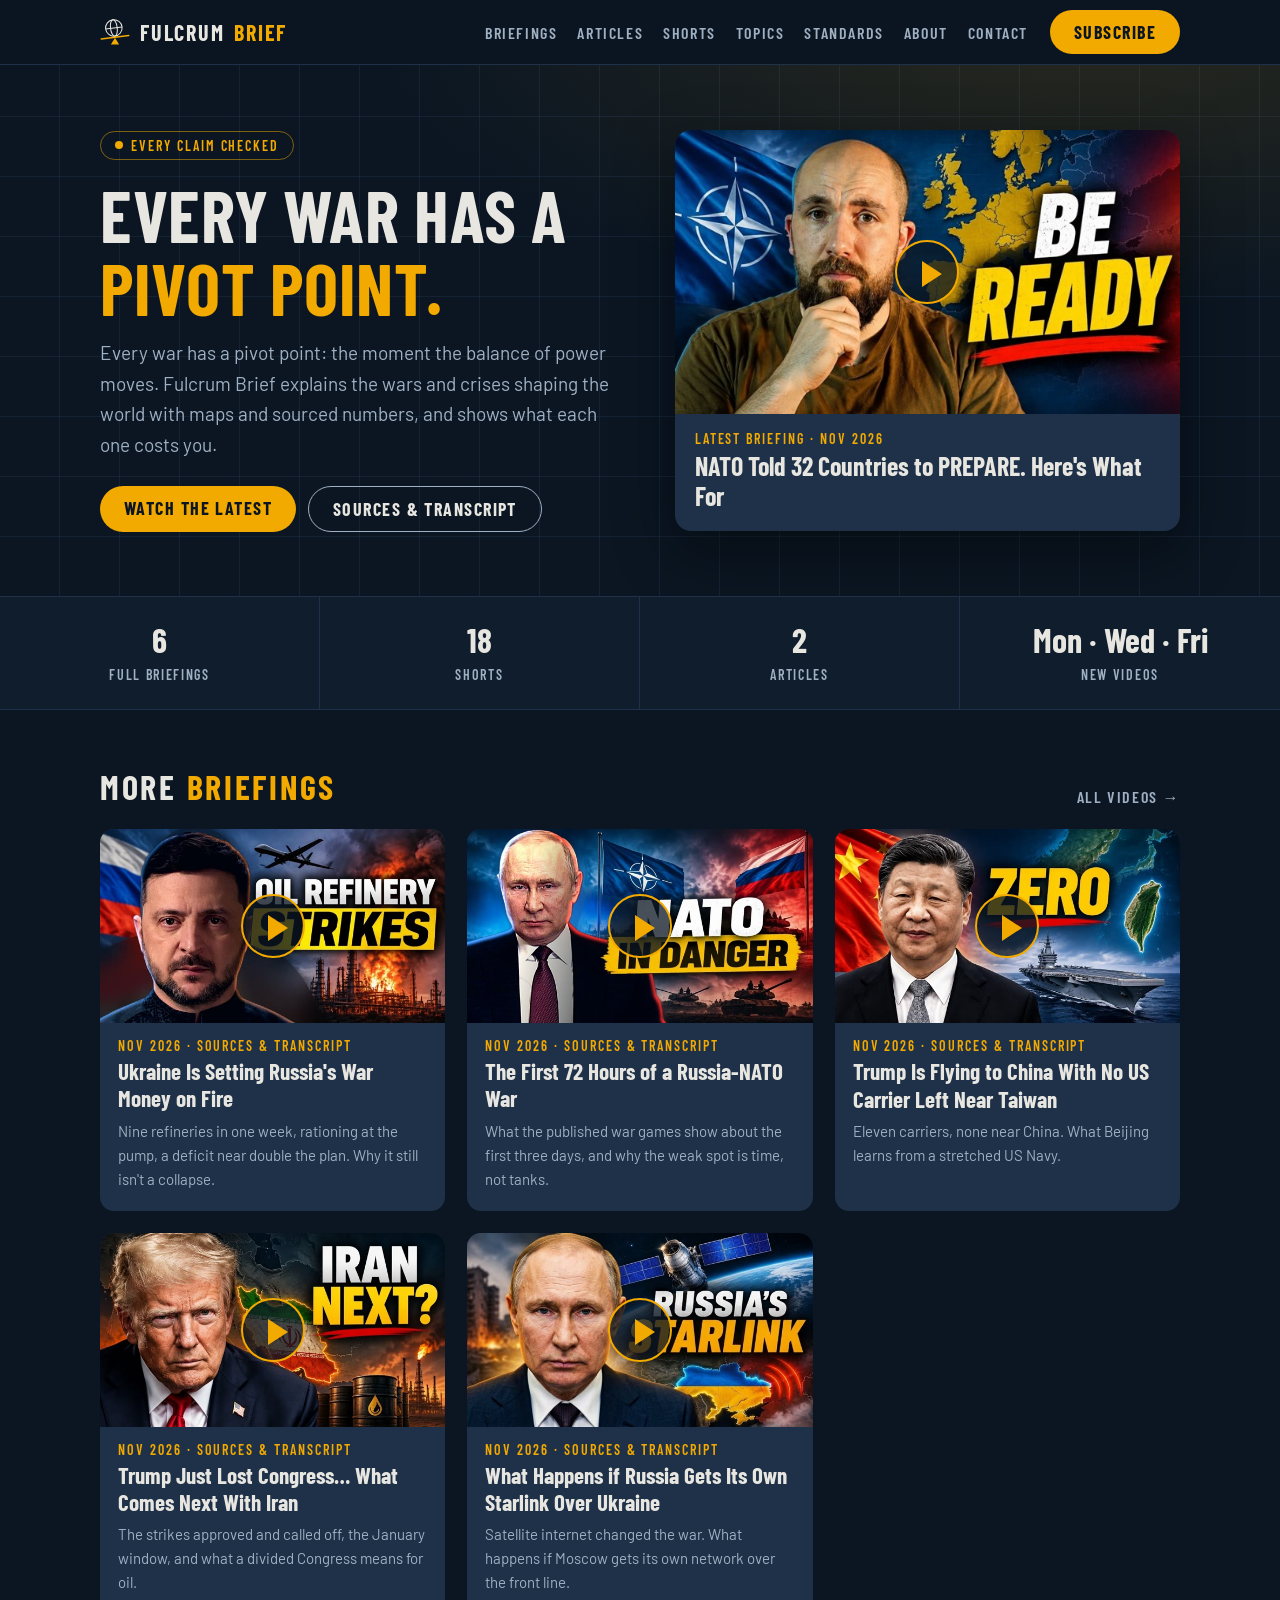
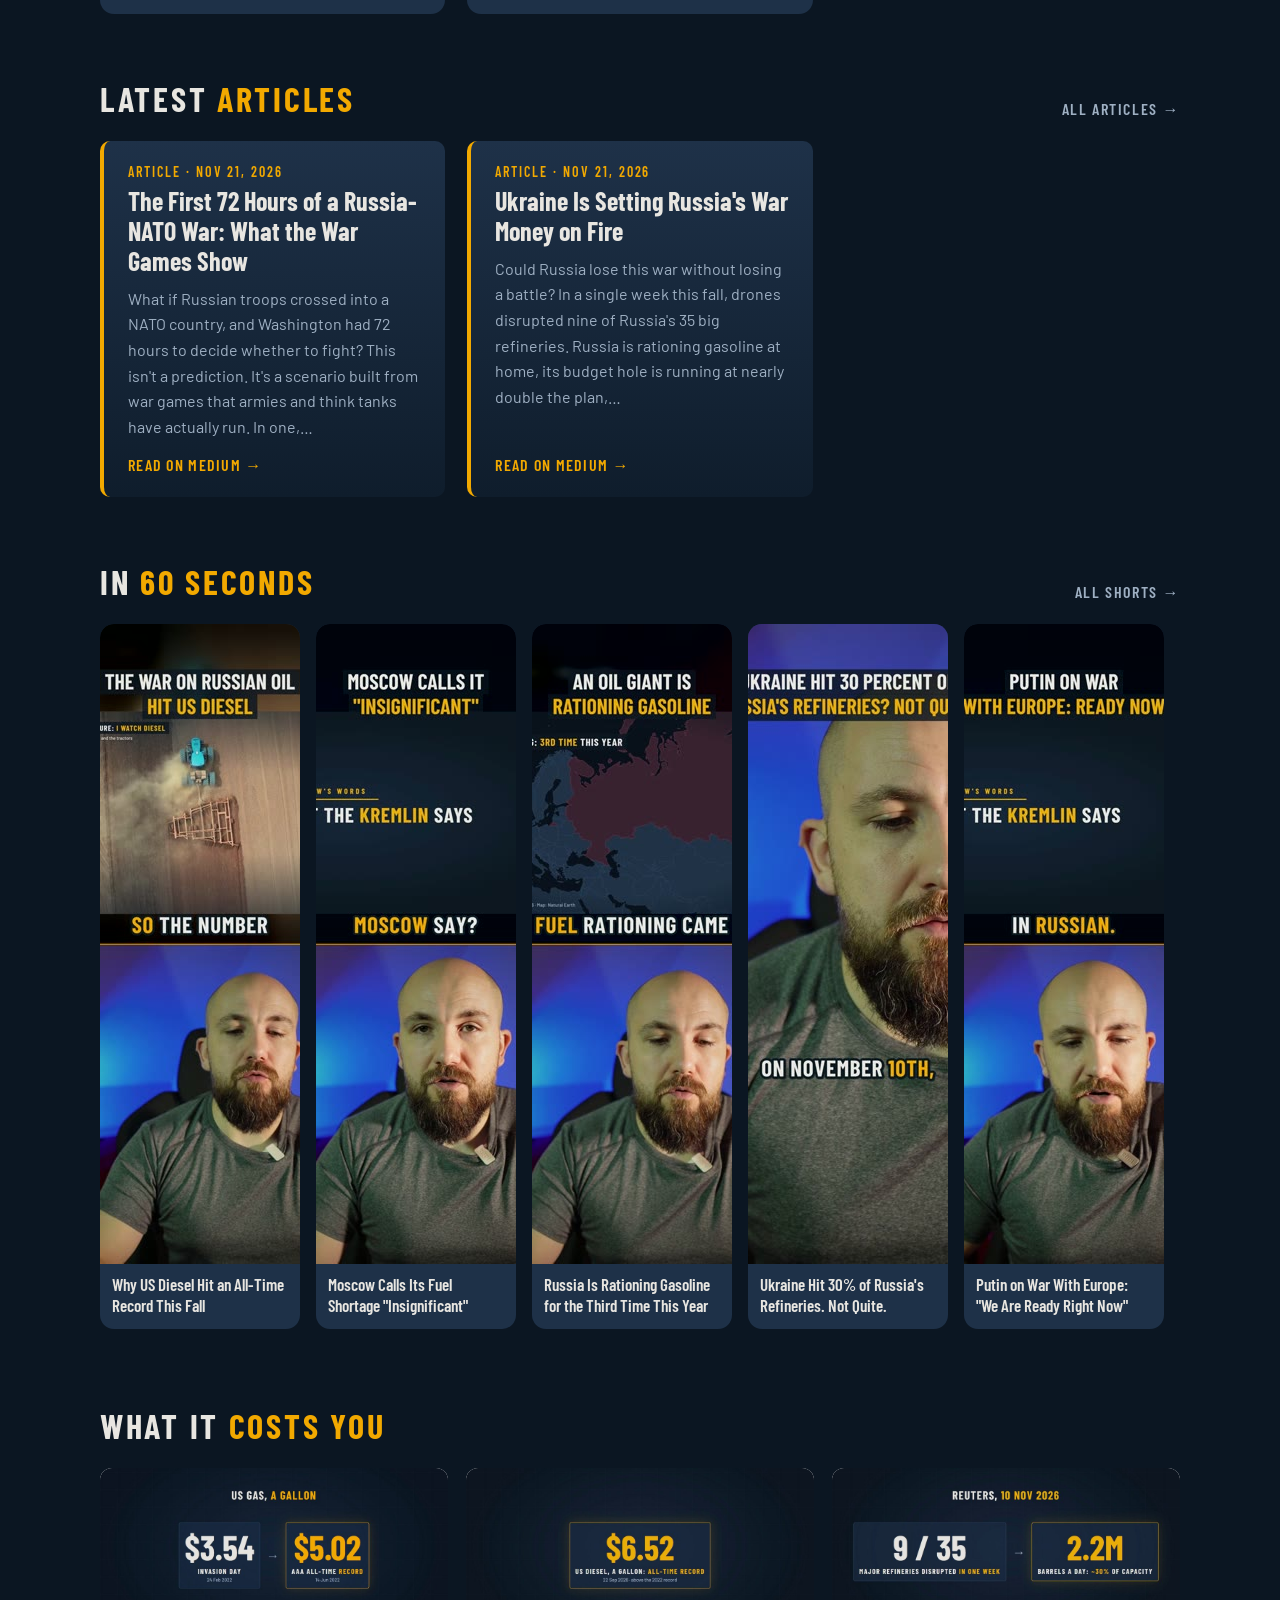
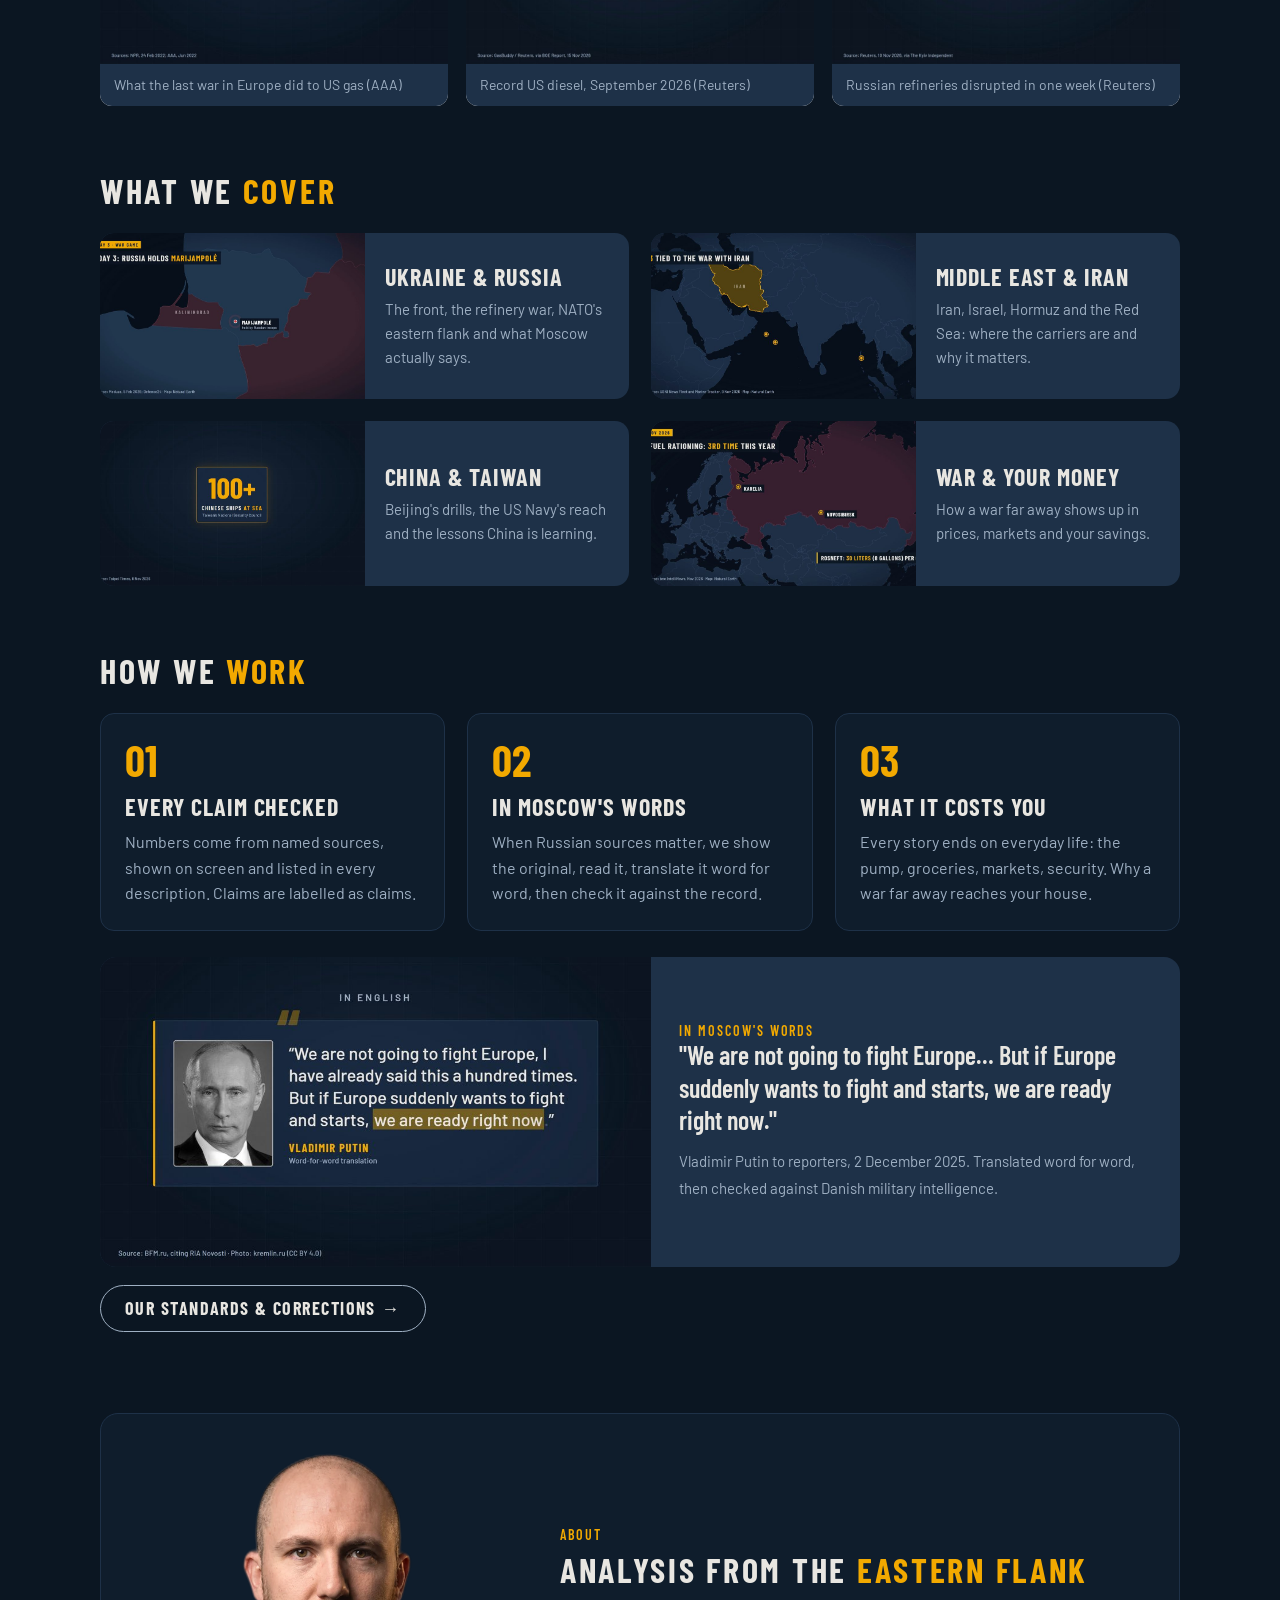
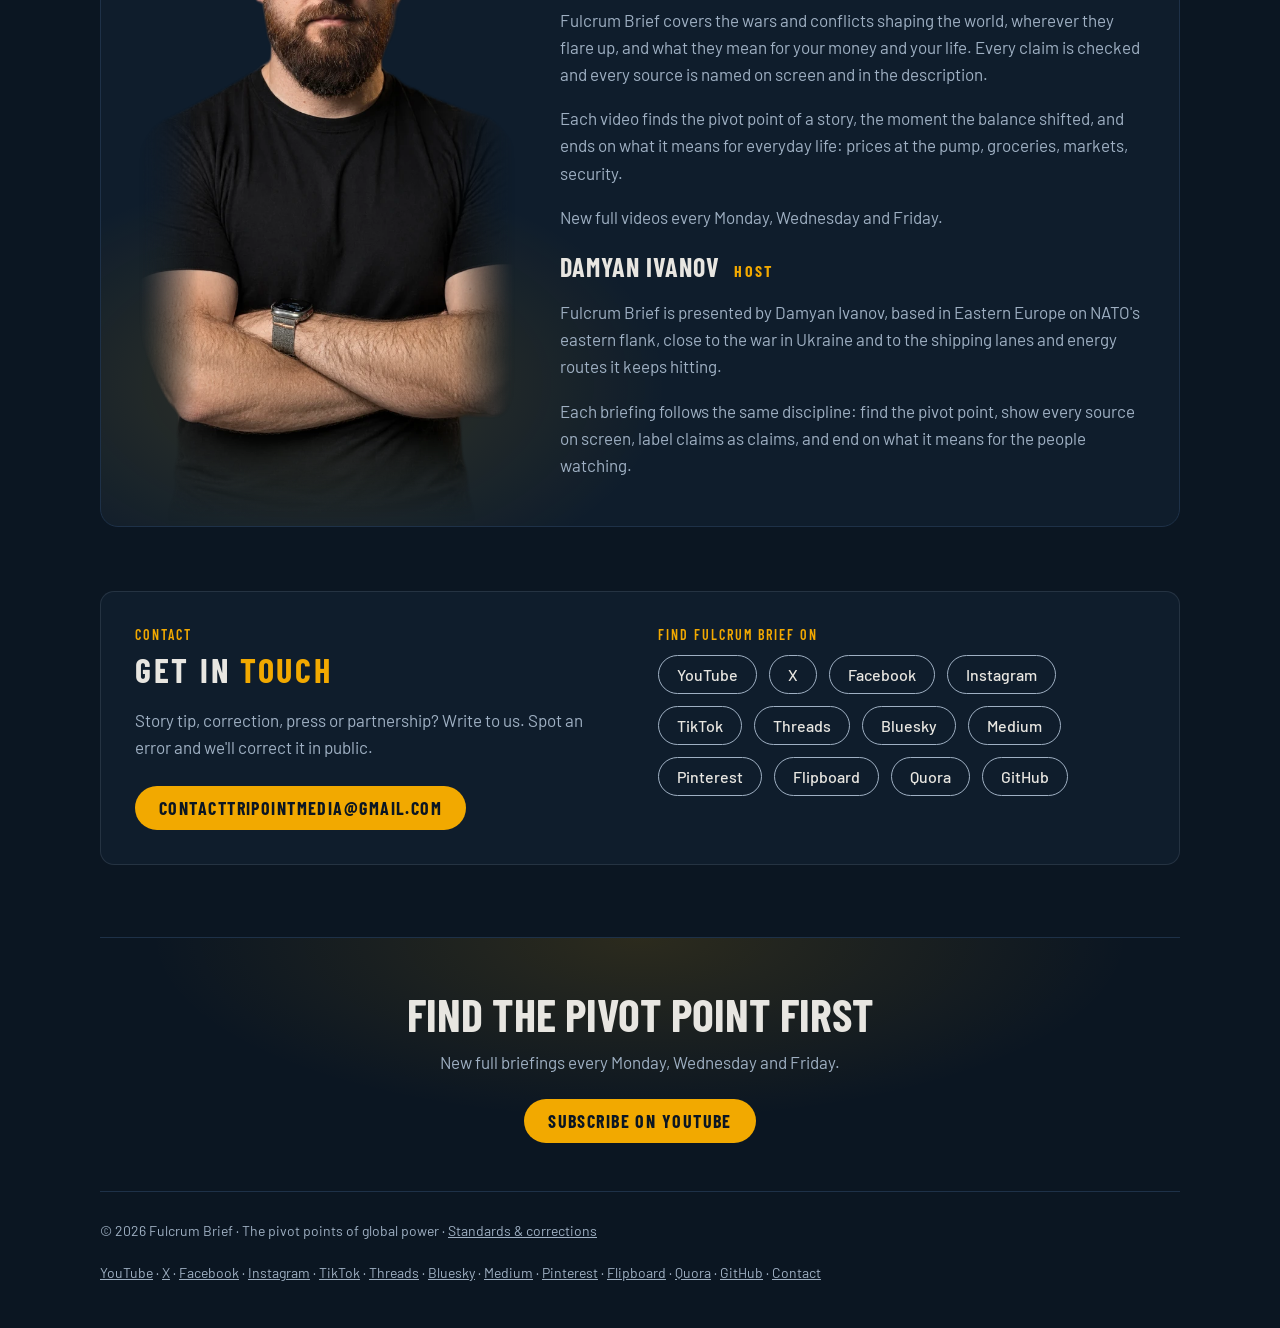
==== index.html @ f6644a2d "Update site" ====
<!doctype html>
<html lang="en">
<head>
<meta charset="utf-8">
<meta name="viewport" content="width=device-width, initial-scale=1">
<title>Fulcrum Brief | The pivot points of global power</title>
<meta name="description" content="Every war has a pivot point: the moment the balance of power moves. Fulcrum Brief explains the wars and crises shaping the world with maps and sourced numbers, and shows what each one costs you.">
<meta name="p:domain_verify" content="ca687cbf0aa69649f3c9272c0bcaaf56"/>
<link rel="canonical" href="https://fulcrumbrief.github.io/">
<link rel="icon" href="favicon.svg" type="image/svg+xml">
<link rel="alternate" type="application/rss+xml" title="Fulcrum Brief articles" href="https://medium.com/feed/@fulcrumbrief">
<meta property="og:type" content="website">
<meta property="og:site_name" content="Fulcrum Brief">
<meta property="og:title" content="Fulcrum Brief | The pivot points of global power">
<meta property="og:description" content="Every war has a pivot point: the moment the balance of power moves. Fulcrum Brief explains the wars and crises shaping the world with maps and sourced numbers, and shows what each one costs you.">
<meta property="og:url" content="https://fulcrumbrief.github.io/">
<meta property="og:image" content="https://fulcrumbrief.github.io/og-cover.png">
<meta property="og:image:width" content="1200">
<meta property="og:image:height" content="630">
<meta name="twitter:image" content="https://fulcrumbrief.github.io/og-cover.png">
<meta name="twitter:card" content="summary_large_image">
<meta name="twitter:site" content="@FulcrumBrief">
<meta name="theme-color" content="#0B1622">
<script type="application/ld+json">{"@context": "https://schema.org", "@type": "NewsMediaOrganization", "@id": "https://fulcrumbrief.github.io/#org", "name": "Fulcrum Brief", "alternateName": "@FulcrumBrief", "url": "https://fulcrumbrief.github.io", "logo": "https://fulcrumbrief.github.io/logo.png", "description": "Every war has a pivot point: the moment the balance of power moves. Fulcrum Brief explains the wars and crises shaping the world with maps and sourced numbers, and shows what each one costs you.", "slogan": "The pivot points of global power", "sameAs": ["https://www.youtube.com/@FulcrumBrief", "https://x.com/FulcrumBrief", "https://www.facebook.com/1439591135908976", "https://www.instagram.com/fulcrumbrief", "https://www.tiktok.com/@fulcrumbrief", "https://www.threads.com/@fulcrumbrief", "https://bsky.app/profile/fulcrumbrief.bsky.social", "https://medium.com/@fulcrumbrief", "https://www.pinterest.com/fulcrumbrief/", "https://flipboard.com/@fulcrumbrief", "https://www.quora.com/profile/Damyan-Ivanov-2", "https://github.com/fulcrumbrief"], "email": "contacttripointmedia@gmail.com", "contactPoint": {"@type": "ContactPoint", "contactType": "editorial and business inquiries", "email": "contacttripointmedia@gmail.com"}, "correctionsPolicy": "https://fulcrumbrief.github.io/standards/#corrections", "verificationFactCheckingPolicy": "https://fulcrumbrief.github.io/standards/", "ethicsPolicy": "https://fulcrumbrief.github.io/standards/", "employee": {"@type": "Person", "@id": "https://fulcrumbrief.github.io/#host", "name": "Damyan Ivanov", "jobTitle": "Host", "sameAs": ["https://www.quora.com/profile/Damyan-Ivanov-2"]}}</script>
<style>
@font-face{font-family:"Barlow Condensed";font-weight:700;font-display:swap;src:url(fonts/BarlowCondensed-Bold.ttf)}
@font-face{font-family:"Barlow Condensed";font-weight:600;font-display:swap;src:url(fonts/BarlowCondensed-SemiBold.ttf)}
@font-face{font-family:"Barlow";font-weight:400;font-display:swap;src:url(fonts/Barlow-Regular.ttf)}
@font-face{font-family:"Barlow";font-weight:500;font-display:swap;src:url(fonts/Barlow-Medium.ttf)}
:root{--navy:#0B1622;--navy2:#0F1D2C;--slate:#1E3148;--amber:#F2A900;--white:#E8E6E1;--steel:#9FB0C3}
*{box-sizing:border-box}
html{scroll-behavior:smooth}
body{margin:0;background:var(--navy);color:var(--white);font:400 17px/1.6 Barlow,system-ui,sans-serif}
a{color:inherit}
img{max-width:100%}
.wrap{max-width:1120px;margin:0 auto;padding:0 20px}
.cond{font-family:"Barlow Condensed",sans-serif}
nav{position:sticky;top:0;z-index:10;background:rgba(11,22,34,.92);backdrop-filter:blur(8px);border-bottom:1px solid var(--slate)}
nav .wrap{display:flex;align-items:center;gap:22px;height:64px}
nav .brand{display:flex;align-items:center;gap:10px;text-decoration:none;font:700 22px "Barlow Condensed",sans-serif;letter-spacing:.08em;text-transform:uppercase}
nav .brand img{width:30px;height:30px}
nav .brand b{color:var(--amber);font-weight:700}
nav .links{display:flex;gap:20px;margin-left:auto}
nav .links a{text-decoration:none;color:var(--steel);font:600 16px "Barlow Condensed",sans-serif;letter-spacing:.1em;text-transform:uppercase}
nav .links a:hover{color:var(--amber)}
.btn{display:inline-block;background:var(--amber);color:var(--navy);text-decoration:none;font:700 18px "Barlow Condensed",sans-serif;
  letter-spacing:.08em;text-transform:uppercase;padding:11px 24px;border-radius:999px;white-space:nowrap}
.btn.ghost{background:transparent;color:var(--white);border:1px solid var(--steel)}
.btn:hover{filter:brightness(1.08)}
.hero{position:relative;overflow:hidden;border-bottom:1px solid var(--slate);
  background:radial-gradient(1200px 500px at 85% -10%,rgba(242,169,0,.13),transparent 60%),
  repeating-linear-gradient(0deg,transparent 0 59px,rgba(30,49,72,.45) 59px 60px),
  repeating-linear-gradient(90deg,transparent 0 59px,rgba(30,49,72,.45) 59px 60px),var(--navy)}
.hero .wrap{display:grid;grid-template-columns:1.05fr 1fr;gap:44px;align-items:center;padding-top:64px;padding-bottom:64px}
.pillbadge{display:inline-flex;align-items:center;gap:8px;border:1px solid rgba(242,169,0,.5);color:var(--amber);border-radius:999px;
  padding:5px 14px;font:600 14px "Barlow Condensed",sans-serif;letter-spacing:.14em;text-transform:uppercase}
.pillbadge:before{content:"";width:8px;height:8px;border-radius:50%;background:var(--amber)}
.hero h1{font:700 clamp(44px,6vw,72px)/1.02 "Barlow Condensed",sans-serif;letter-spacing:.01em;text-transform:uppercase;margin:18px 0 14px}
.hero h1 span{color:var(--amber)}
.hero p.lead{color:var(--steel);font-size:19px;max-width:520px;margin:0 0 26px}
.hero .ctas{display:flex;gap:12px;flex-wrap:wrap}
.feature{display:block;text-decoration:none;background:var(--slate);border-radius:16px;overflow:hidden;box-shadow:0 20px 60px rgba(0,0,0,.45);transition:transform .2s}
.feature:hover{transform:translateY(-4px)}
.feature .meta{padding:16px 20px 20px}
.feature h2{margin:4px 0 0;font:700 26px/1.15 "Barlow Condensed",sans-serif}
.thumb{position:relative}
.thumb img{display:block;width:100%;height:auto;aspect-ratio:16/9;object-fit:cover}
.play{position:absolute;left:50%;top:50%;width:64px;height:64px;margin:-32px 0 0 -32px;border-radius:50%;background:rgba(11,22,34,.75);border:2px solid var(--amber)}
.play:after{content:"";position:absolute;left:25px;top:19px;border-left:20px solid var(--amber);border-top:13px solid transparent;border-bottom:13px solid transparent}
.kicker{display:block;color:var(--amber);font:600 14px "Barlow Condensed",sans-serif;letter-spacing:.14em;text-transform:uppercase}
.stats{display:grid;grid-template-columns:repeat(4,1fr);border-bottom:1px solid var(--slate);background:var(--navy2)}
.stats div{padding:22px 10px;text-align:center;border-right:1px solid var(--slate)}
.stats div:last-child{border-right:0}
.stats b{display:block;font:700 34px "Barlow Condensed",sans-serif;color:var(--white)}
.stats span{color:var(--steel);font:600 14px "Barlow Condensed",sans-serif;letter-spacing:.12em;text-transform:uppercase}
section{padding:56px 0 8px}
.sechead{display:flex;align-items:end;justify-content:space-between;gap:16px;margin-bottom:22px}
h2.sec{font:700 34px "Barlow Condensed",sans-serif;letter-spacing:.08em;text-transform:uppercase;margin:0}
h2.sec span{color:var(--amber)}
.sechead a{color:var(--steel);text-decoration:none;font:600 16px "Barlow Condensed",sans-serif;letter-spacing:.1em;text-transform:uppercase}
.sechead a:hover{color:var(--amber)}
.grid{display:grid;grid-template-columns:repeat(auto-fill,minmax(300px,1fr));gap:22px}
.card{display:block;background:var(--slate);border-radius:14px;overflow:hidden;text-decoration:none;transition:transform .15s}
.card:hover,.article:hover,.topic:hover,.num:hover{transform:translateY(-3px);outline:2px solid var(--amber)}
.card .kicker{padding:14px 18px 0}
.card h3{margin:4px 18px 6px;font:700 23px/1.18 "Barlow Condensed",sans-serif}
.card p{margin:0 18px 20px;color:var(--steel);font-size:15px}
.articles{display:grid;grid-template-columns:repeat(auto-fill,minmax(320px,1fr));gap:22px}
.article{display:flex;flex-direction:column;text-decoration:none;background:linear-gradient(180deg,var(--slate),var(--navy2));border-left:4px solid var(--amber);
  border-radius:10px;padding:22px 24px;transition:transform .15s}
.article h3{font:700 26px/1.15 "Barlow Condensed",sans-serif;margin:6px 0 10px}
.article p{color:var(--steel);font-size:16px;margin:0 0 16px;flex:1}
.article .more{color:var(--amber);font:600 16px "Barlow Condensed",sans-serif;letter-spacing:.08em;text-transform:uppercase}
.shorts{display:grid;grid-auto-flow:column;grid-auto-columns:200px;gap:16px;overflow-x:auto;padding-bottom:12px;scroll-snap-type:x mandatory}
.short{scroll-snap-align:start;text-decoration:none;background:var(--slate);border-radius:14px;overflow:hidden}
.short img{display:block;width:100%;aspect-ratio:9/16;object-fit:cover}
.short span{display:block;padding:10px 12px 14px;font:600 17px/1.2 "Barlow Condensed",sans-serif}
.nums{display:grid;grid-template-columns:repeat(3,1fr);gap:18px}
.num{display:block;text-decoration:none;border-radius:12px;overflow:hidden;background:#fff;transition:transform .15s}
.num img{display:block;width:100%;height:auto}
.num span{display:block;background:var(--slate);color:var(--steel);padding:10px 14px;font-size:14px}
.topics{display:grid;grid-template-columns:repeat(2,1fr);gap:22px}
.topic{display:grid;grid-template-columns:1fr 1fr;align-items:center;text-decoration:none;background:var(--slate);border-radius:14px;overflow:hidden;transition:transform .15s}
.topic img{display:block;width:100%;height:100%;object-fit:cover;aspect-ratio:16/10}
.topic div{padding:18px 20px}
.topic h3{font:700 24px "Barlow Condensed",sans-serif;margin:0 0 6px;text-transform:uppercase;letter-spacing:.04em}
.topic p{margin:0;color:var(--steel);font-size:15px}
.method{display:grid;grid-template-columns:repeat(3,1fr);gap:22px}
.method div{background:var(--navy2);border:1px solid var(--slate);border-radius:14px;padding:24px}
.method h3{font:700 24px "Barlow Condensed",sans-serif;margin:8px 0;text-transform:uppercase;letter-spacing:.04em}
.method p{color:var(--steel);margin:0;font-size:16px}
.method .n{font:700 44px "Barlow Condensed",sans-serif;color:var(--amber);line-height:1}
.quote{display:grid;grid-template-columns:1.1fr 1fr;gap:28px;align-items:center;margin-top:26px;background:var(--slate);border-radius:16px;overflow:hidden}
.quote img{display:block;width:100%;height:auto}
.quote div{padding:24px 28px 24px 0}
.quote blockquote{margin:0 0 10px;font:600 26px/1.25 "Barlow Condensed",sans-serif}
.quote cite{color:var(--steel);font-style:normal;font-size:15px}
.about{display:grid;grid-template-columns:.8fr 1.2fr;gap:36px;align-items:end;background:radial-gradient(500px 300px at 20% 80%,rgba(242,169,0,.16),transparent 70%),var(--navy2);
  border:1px solid var(--slate);border-radius:18px;padding:30px 30px 0;overflow:hidden}
.about img{display:block;width:100%;max-width:380px;height:auto;margin:0 auto;align-self:center;justify-self:center}
.about .txt{padding-bottom:30px}
.about p{color:var(--steel)}
.hostname{font:700 26px "Barlow Condensed",sans-serif;margin:20px 0 4px;text-transform:uppercase;letter-spacing:.04em}
.hostname span{color:var(--amber);font-size:16px;letter-spacing:.14em;margin-left:8px}
.contact{display:grid;grid-template-columns:1fr 1fr;gap:36px;align-items:start;background:var(--navy2);border:1px solid rgba(159,176,195,.15);border-radius:14px;padding:34px}
.contact p{color:var(--steel);max-width:46ch}
.contact .btn{display:inline-block;margin-top:8px;word-break:break-all}
footer span a{white-space:nowrap}
.pills{display:flex;flex-wrap:wrap;gap:12px}
.pill{text-decoration:none;border:1px solid var(--steel);border-radius:999px;padding:9px 18px;font:500 16px Barlow,sans-serif}
.pill:hover{border-color:var(--amber);color:var(--amber)}
.subscribe{text-align:center;margin:64px 0 0;padding:48px 20px;border-top:1px solid var(--slate);border-bottom:1px solid var(--slate);
  background:radial-gradient(700px 260px at 50% 0,rgba(242,169,0,.14),transparent 70%)}
.subscribe h2{font:700 clamp(32px,4vw,46px) "Barlow Condensed",sans-serif;text-transform:uppercase;margin:0 0 8px}
.subscribe p{color:var(--steel);margin:0 0 22px}
footer{padding:28px 0 44px;color:var(--steel);font-size:14px}
footer .wrap{display:flex;justify-content:space-between;gap:20px;flex-wrap:wrap}
.muted{color:var(--steel)}
@media (max-width:860px){
  nav .links{display:none} nav .btn{margin-left:auto}
  .hero .wrap,.quote,.about,.topic,.contact{grid-template-columns:1fr}
  .quote div{padding:0 22px 22px}
  .stats{grid-template-columns:repeat(2,1fr)} .stats div:nth-child(2){border-right:0}
  .nums,.method,.topics{grid-template-columns:1fr}
}
</style>
</head>
<body>
<nav><div class="wrap">
  <a class="brand" href="#top"><img src="favicon.svg" alt="">Fulcrum <b>Brief</b></a>
  <div class="links"><a href="#briefings">Briefings</a><a href="#articles">Articles</a><a href="#shorts">Shorts</a><a href="#topics">Topics</a><a href="/standards/">Standards</a><a href="#about">About</a><a href="#contact">Contact</a></div>
  <a class="btn" href="https://www.youtube.com/@FulcrumBrief?sub_confirmation=1" target="_blank" rel="noopener">Subscribe</a>
</div></nav>

<header class="hero" id="top"><div class="wrap">
  <div>
    <span class="pillbadge">Every claim checked</span>
    <h1>Every war has a <span>pivot point.</span></h1>
    <p class="lead">Every war has a pivot point: the moment the balance of power moves. Fulcrum Brief explains the wars and crises shaping the world with maps and sourced numbers, and shows what each one costs you.</p>
    <div class="ctas">
      <a class="btn" href="https://www.youtube.com/watch?v=rsqPreXS7qc" target="_blank" rel="noopener">Watch the latest</a>
      <a class="btn ghost" href="/briefing/war-preparedness/">Sources &amp; transcript</a>
    </div>
  </div>
  <a class="feature" href="https://www.youtube.com/watch?v=rsqPreXS7qc" target="_blank" rel="noopener">
    <div class="thumb"><img src="thumbs/v6.jpg?v=1795514892" alt="NATO Told 32 Countries to PREPARE. Here&#x27;s What For" width="640" height="360"><span class="play"></span></div>
    <div class="meta"><span class="kicker">Latest briefing · Nov 2026</span><h2>NATO Told 32 Countries to PREPARE. Here&#x27;s What For</h2></div>
  </a>
</div></header>

<div class="stats">
  <div><b>6</b><span>Full briefings</span></div>
  <div><b>18</b><span>Shorts</span></div>
  <div><b>2</b><span>Articles</span></div>
  <div><b>Mon · Wed · Fri</b><span>New videos</span></div>
</div>

<main class="wrap">
  <section id="briefings">
    <div class="sechead"><h2 class="sec">More <span>briefings</span></h2><a href="https://www.youtube.com/@FulcrumBrief/videos" target="_blank" rel="noopener">All videos →</a></div>
    <div class="grid">
      <a class="card" href="/briefing/russia-oil-war/">
        <div class="thumb"><img src="thumbs/v5.jpg?v=1795282563" alt="Ukraine Is Setting Russia&#x27;s War Money on Fire" width="640" height="360"><span class="play"></span></div>
        <span class="kicker">Nov 2026 · Sources &amp; transcript</span>
        <h3>Ukraine Is Setting Russia&#x27;s War Money on Fire</h3>
        <p>Nine refineries in one week, rationing at the pump, a deficit near double the plan. Why it still isn&#x27;t a collapse.</p>
      </a>
      <a class="card" href="/briefing/russia-nato-war/">
        <div class="thumb"><img src="thumbs/v4.jpg?v=1795282564" alt="The First 72 Hours of a Russia-NATO War" width="640" height="360"><span class="play"></span></div>
        <span class="kicker">Nov 2026 · Sources &amp; transcript</span>
        <h3>The First 72 Hours of a Russia-NATO War</h3>
        <p>What the published war games show about the first three days, and why the weak spot is time, not tanks.</p>
      </a>
      <a class="card" href="/briefing/trump-china-carriers/">
        <div class="thumb"><img src="thumbs/v3.jpg?v=1795282564" alt="Trump Is Flying to China With No US Carrier Left Near Taiwan" width="640" height="360"><span class="play"></span></div>
        <span class="kicker">Nov 2026 · Sources &amp; transcript</span>
        <h3>Trump Is Flying to China With No US Carrier Left Near Taiwan</h3>
        <p>Eleven carriers, none near China. What Beijing learns from a stretched US Navy.</p>
      </a>
      <a class="card" href="/briefing/trump-iran-decision/">
        <div class="thumb"><img src="thumbs/v2.jpg?v=1795282565" alt="Trump Just Lost Congress… What Comes Next With Iran" width="640" height="360"><span class="play"></span></div>
        <span class="kicker">Nov 2026 · Sources &amp; transcript</span>
        <h3>Trump Just Lost Congress… What Comes Next With Iran</h3>
        <p>The strikes approved and called off, the January window, and what a divided Congress means for oil.</p>
      </a>
      <a class="card" href="/briefing/ukraine-space-war/">
        <div class="thumb"><img src="thumbs/v1.jpg?v=1795282566" alt="What Happens if Russia Gets Its Own Starlink Over Ukraine" width="640" height="360"><span class="play"></span></div>
        <span class="kicker">Nov 2026 · Sources &amp; transcript</span>
        <h3>What Happens if Russia Gets Its Own Starlink Over Ukraine</h3>
        <p>Satellite internet changed the war. What happens if Moscow gets its own network over the front line.</p>
      </a>
    </div>
  </section>

  <section id="articles">
    <div class="sechead"><h2 class="sec">Latest <span>articles</span></h2><a href="https://medium.com/@fulcrumbrief" target="_blank" rel="noopener">All articles →</a></div>
    <div class="articles">
      <a class="article" href="https://medium.com/@fulcrumbrief/the-first-72-hours-of-a-russia-nato-war-what-the-war-games-show-68318420f409" target="_blank" rel="noopener">
        <span class="kicker">Article · Nov 21, 2026</span>
        <h3>The First 72 Hours of a Russia-NATO War: What the War Games Show</h3>
        <p>What if Russian troops crossed into a NATO country, and Washington had 72 hours to decide whether to fight? This isn&#x27;t a prediction. It&#x27;s a scenario built from war games that armies and think tanks have actually run. In one,…</p>
        <span class="more">Read on Medium →</span>
      </a>
      <a class="article" href="https://medium.com/@fulcrumbrief/ukraine-is-setting-russias-war-money-on-fire-98c1c20a5495" target="_blank" rel="noopener">
        <span class="kicker">Article · Nov 21, 2026</span>
        <h3>Ukraine Is Setting Russia&#x27;s War Money on Fire</h3>
        <p>Could Russia lose this war without losing a battle? In a single week this fall, drones disrupted nine of Russia&#x27;s 35 big refineries. Russia is rationing gasoline at home, its budget hole is running at nearly double the plan,…</p>
        <span class="more">Read on Medium →</span>
      </a>
    </div>
  </section>

  <section id="shorts">
    <div class="sechead"><h2 class="sec">In <span>60 seconds</span></h2><a href="https://www.youtube.com/@FulcrumBrief/shorts" target="_blank" rel="noopener">All Shorts →</a></div>
    <div class="shorts">
      <a class="short" href="https://www.youtube.com/shorts/Yk0pQhvQQKE" target="_blank" rel="noopener">
        <img src="shorts/Yk0pQhvQQKE.jpg?v=1795378387" alt="Why US Diesel Hit an All-Time Record This Fall" loading="lazy" width="360" height="640">
        <span>Why US Diesel Hit an All-Time Record This Fall</span>
      </a>
      <a class="short" href="https://www.youtube.com/shorts/QeUI-wZvJko" target="_blank" rel="noopener">
        <img src="shorts/QeUI-wZvJko.jpg?v=1795378387" alt="Moscow Calls Its Fuel Shortage &quot;Insignificant&quot;" loading="lazy" width="360" height="640">
        <span>Moscow Calls Its Fuel Shortage &quot;Insignificant&quot;</span>
      </a>
      <a class="short" href="https://www.youtube.com/shorts/ALSO8l7Kino" target="_blank" rel="noopener">
        <img src="shorts/ALSO8l7Kino.jpg?v=1795344144" alt="Russia Is Rationing Gasoline for the Third Time This Year" loading="lazy" width="360" height="640">
        <span>Russia Is Rationing Gasoline for the Third Time This Year</span>
      </a>
      <a class="short" href="https://www.youtube.com/shorts/0vra8L3ob-A" target="_blank" rel="noopener">
        <img src="shorts/0vra8L3ob-A.jpg?v=1795344143" alt="Ukraine Hit 30% of Russia&#x27;s Refineries. Not Quite." loading="lazy" width="360" height="640">
        <span>Ukraine Hit 30% of Russia&#x27;s Refineries. Not Quite.</span>
      </a>
      <a class="short" href="https://www.youtube.com/shorts/uRenhnpFBwE" target="_blank" rel="noopener">
        <img src="shorts/uRenhnpFBwE.jpg?v=1795283598" alt="Putin on War With Europe: &quot;We Are Ready Right Now&quot;" loading="lazy" width="360" height="640">
        <span>Putin on War With Europe: &quot;We Are Ready Right Now&quot;</span>
      </a>
      <a class="short" href="https://www.youtube.com/shorts/PFFR41S_eNQ" target="_blank" rel="noopener">
        <img src="shorts/PFFR41S_eNQ.jpg?v=1795283598" alt="What a War in Europe Cost Americans Last Time" loading="lazy" width="360" height="640">
        <span>What a War in Europe Cost Americans Last Time</span>
      </a>
      <a class="short" href="https://www.youtube.com/shorts/ThKT9u84jcQ" target="_blank" rel="noopener">
        <img src="shorts/ThKT9u84jcQ.jpg?v=1795283599" alt="In This War Game, Russia Beat NATO in 3 Days" loading="lazy" width="360" height="640">
        <span>In This War Game, Russia Beat NATO in 3 Days</span>
      </a>
      <a class="short" href="https://www.youtube.com/shorts/Tz5d087FoS8" target="_blank" rel="noopener">
        <img src="shorts/Tz5d087FoS8.jpg?v=1795283599" alt="Russia&#x27;s War Plan for NATO Doesn&#x27;t Start With Tanks" loading="lazy" width="360" height="640">
        <span>Russia&#x27;s War Plan for NATO Doesn&#x27;t Start With Tanks</span>
      </a>
      <a class="short" href="https://www.youtube.com/shorts/5qQvTTCrcaI" target="_blank" rel="noopener">
        <img src="shorts/5qQvTTCrcaI.jpg?v=1795283599" alt="The Real Danger for Taiwan Isn&#x27;t an Attack" loading="lazy" width="360" height="640">
        <span>The Real Danger for Taiwan Isn&#x27;t an Attack</span>
      </a>
      <a class="short" href="https://www.youtube.com/shorts/rJGjeJCQQj8" target="_blank" rel="noopener">
        <img src="shorts/rJGjeJCQQj8.jpg?v=1795283599" alt="China Is Practicing to Keep the US Navy Out" loading="lazy" width="360" height="640">
        <span>China Is Practicing to Keep the US Navy Out</span>
      </a>
    </div>
  </section>

  <section id="numbers">
    <div class="sechead"><h2 class="sec">What it <span>costs you</span></h2></div>
    <div class="nums">
      <a class="num" href="https://www.youtube.com/watch?v=4Yg1JGsH5Xo" target="_blank" rel="noopener">
        <img src="img/num-gas.jpg" alt="What the last war in Europe did to US gas (AAA)" loading="lazy" width="960" height="540">
        <span>What the last war in Europe did to US gas (AAA)</span>
      </a>
      <a class="num" href="https://www.youtube.com/watch?v=R-xiFPGLiQs" target="_blank" rel="noopener">
        <img src="img/num-diesel.jpg" alt="Record US diesel, September 2026 (Reuters)" loading="lazy" width="960" height="540">
        <span>Record US diesel, September 2026 (Reuters)</span>
      </a>
      <a class="num" href="https://www.youtube.com/watch?v=R-xiFPGLiQs" target="_blank" rel="noopener">
        <img src="img/num-refineries.jpg" alt="Russian refineries disrupted in one week (Reuters)" loading="lazy" width="960" height="540">
        <span>Russian refineries disrupted in one week (Reuters)</span>
      </a>
    </div>
  </section>

  <section id="topics">
    <div class="sechead"><h2 class="sec">What we <span>cover</span></h2></div>
    <div class="topics">
      <a class="topic" href="https://www.pinterest.com/fulcrumbrief/ukraine-russia/" target="_blank" rel="noopener">
        <img src="img/topic-russia.jpg" alt="Ukraine &amp; Russia map" loading="lazy" width="960" height="540">
        <div><h3>Ukraine &amp; Russia</h3><p>The front, the refinery war, NATO&#x27;s eastern flank and what Moscow actually says.</p></div>
      </a>
      <a class="topic" href="https://www.pinterest.com/fulcrumbrief/middle-east-iran/" target="_blank" rel="noopener">
        <img src="img/topic-mideast.jpg" alt="Middle East &amp; Iran map" loading="lazy" width="960" height="540">
        <div><h3>Middle East &amp; Iran</h3><p>Iran, Israel, Hormuz and the Red Sea: where the carriers are and why it matters.</p></div>
      </a>
      <a class="topic" href="https://www.pinterest.com/fulcrumbrief/china-taiwan/" target="_blank" rel="noopener">
        <img src="img/topic-china.jpg" alt="China &amp; Taiwan map" loading="lazy" width="960" height="540">
        <div><h3>China &amp; Taiwan</h3><p>Beijing&#x27;s drills, the US Navy&#x27;s reach and the lessons China is learning.</p></div>
      </a>
      <a class="topic" href="https://www.pinterest.com/fulcrumbrief/oil-energy-prices/" target="_blank" rel="noopener">
        <img src="img/topic-oil.jpg" alt="War &amp; your money map" loading="lazy" width="960" height="540">
        <div><h3>War &amp; your money</h3><p>How a war far away shows up in prices, markets and your savings.</p></div>
      </a>
    </div>
  </section>

  <section id="method">
    <div class="sechead"><h2 class="sec">How we <span>work</span></h2></div>
    <div class="method">
      <div><span class="n">01</span><h3>Every claim checked</h3><p>Numbers come from named sources, shown on screen and listed in every description. Claims are labelled as claims.</p></div>
      <div><span class="n">02</span><h3>In Moscow's words</h3><p>When Russian sources matter, we show the original, read it, translate it word for word, then check it against the record.</p></div>
      <div><span class="n">03</span><h3>What it costs you</h3><p>Every story ends on everyday life: the pump, groceries, markets, security. Why a war far away reaches your house.</p></div>
    </div>
    <div class="quote">
      <img src="img/quote-putin.jpg" alt="In Moscow's words: Putin quote card" loading="lazy" width="960" height="540">
      <div><span class="kicker">In Moscow's words</span>
        <blockquote>"We are not going to fight Europe… But if Europe suddenly wants to fight and starts, we are ready right now."</blockquote>
        <cite>Vladimir Putin to reporters, 2 December 2025. Translated word for word, then checked against Danish military intelligence.</cite></div>
    </div>
    <p style="margin-top:18px"><a class="btn ghost" href="/standards/">Our standards &amp; corrections →</a></p>
  </section>

  <section id="about">
    <div class="about">
      <img src="img/host.webp?v=1795466871" alt="Damyan Ivanov, host of Fulcrum Brief" loading="lazy">
      <div class="txt">
        <span class="kicker">About</span>
        <h2 class="sec" style="margin:6px 0 10px">Analysis from the <span>eastern flank</span></h2>
        <p>Fulcrum Brief covers the wars and conflicts shaping the world, wherever they flare up, and what they mean for your money and your life. Every claim is checked and every source is named on screen and in the description.</p><p>Each video finds the pivot point of a story, the moment the balance shifted, and ends on what it means for everyday life: prices at the pump, groceries, markets, security.</p><p>New full videos every Monday, Wednesday and Friday.</p>
        <h3 class="hostname">Damyan Ivanov <span>Host</span></h3>
        <p>Fulcrum Brief is presented by Damyan Ivanov, based in Eastern Europe on NATO&#x27;s eastern flank, close to the war in Ukraine and to the shipping lanes and energy routes it keeps hitting.</p><p>Each briefing follows the same discipline: find the pivot point, show every source on screen, label claims as claims, and end on what it means for the people watching.</p>
      </div>
    </div>
  </section>

  <section id="contact">
    <div class="contact">
      <div>
        <span class="kicker">Contact</span>
        <h2 class="sec" style="margin:6px 0 10px">Get in <span>touch</span></h2>
        <p>Story tip, correction, press or partnership? Write to us. Spot an error and we&#x27;ll correct it in public.</p>
        <a class="btn" href="mailto:contacttripointmedia@gmail.com">contacttripointmedia@gmail.com</a>
      </div>
      <div>
        <span class="kicker">Find Fulcrum Brief on</span>
        <div class="pills" style="margin-top:12px">
        <a class="pill" href="https://www.youtube.com/@FulcrumBrief" target="_blank" rel="noopener me">YouTube</a>
        <a class="pill" href="https://x.com/FulcrumBrief" target="_blank" rel="noopener me">X</a>
        <a class="pill" href="https://www.facebook.com/1439591135908976" target="_blank" rel="noopener me">Facebook</a>
        <a class="pill" href="https://www.instagram.com/fulcrumbrief" target="_blank" rel="noopener me">Instagram</a>
        <a class="pill" href="https://www.tiktok.com/@fulcrumbrief" target="_blank" rel="noopener me">TikTok</a>
        <a class="pill" href="https://www.threads.com/@fulcrumbrief" target="_blank" rel="noopener me">Threads</a>
        <a class="pill" href="https://bsky.app/profile/fulcrumbrief.bsky.social" target="_blank" rel="noopener me">Bluesky</a>
        <a class="pill" href="https://medium.com/@fulcrumbrief" target="_blank" rel="noopener me">Medium</a>
        <a class="pill" href="https://www.pinterest.com/fulcrumbrief/" target="_blank" rel="noopener me">Pinterest</a>
        <a class="pill" href="https://flipboard.com/@fulcrumbrief" target="_blank" rel="noopener me">Flipboard</a>
        <a class="pill" href="https://www.quora.com/profile/Damyan-Ivanov-2" target="_blank" rel="noopener me">Quora</a>
        <a class="pill" href="https://github.com/fulcrumbrief" target="_blank" rel="noopener me">GitHub</a>
        </div>
      </div>
    </div>
  </section>

  <div class="subscribe">
    <h2>Find the pivot point first</h2>
    <p>New full briefings every Monday, Wednesday and Friday.</p>
    <a class="btn" href="https://www.youtube.com/@FulcrumBrief?sub_confirmation=1" target="_blank" rel="noopener">Subscribe on YouTube</a>
  </div>
</main>

<footer><div class="wrap">
  <span>© 2026 Fulcrum Brief · The pivot points of global power · <a href="/standards/">Standards &amp; corrections</a></span>
  <span><a href="https://www.youtube.com/@FulcrumBrief" target="_blank" rel="noopener">YouTube</a> · <a href="https://x.com/FulcrumBrief" target="_blank" rel="noopener">X</a> · <a href="https://www.facebook.com/1439591135908976" target="_blank" rel="noopener">Facebook</a> · <a href="https://www.instagram.com/fulcrumbrief" target="_blank" rel="noopener">Instagram</a> · <a href="https://www.tiktok.com/@fulcrumbrief" target="_blank" rel="noopener">TikTok</a> · <a href="https://www.threads.com/@fulcrumbrief" target="_blank" rel="noopener">Threads</a> · <a href="https://bsky.app/profile/fulcrumbrief.bsky.social" target="_blank" rel="noopener">Bluesky</a> · <a href="https://medium.com/@fulcrumbrief" target="_blank" rel="noopener">Medium</a> · <a href="https://www.pinterest.com/fulcrumbrief/" target="_blank" rel="noopener">Pinterest</a> · <a href="https://flipboard.com/@fulcrumbrief" target="_blank" rel="noopener">Flipboard</a> · <a href="https://www.quora.com/profile/Damyan-Ivanov-2" target="_blank" rel="noopener">Quora</a> · <a href="https://github.com/fulcrumbrief" target="_blank" rel="noopener">GitHub</a> · <a href="mailto:contacttripointmedia@gmail.com">Contact</a></span>
</div></footer>
</body>
</html>
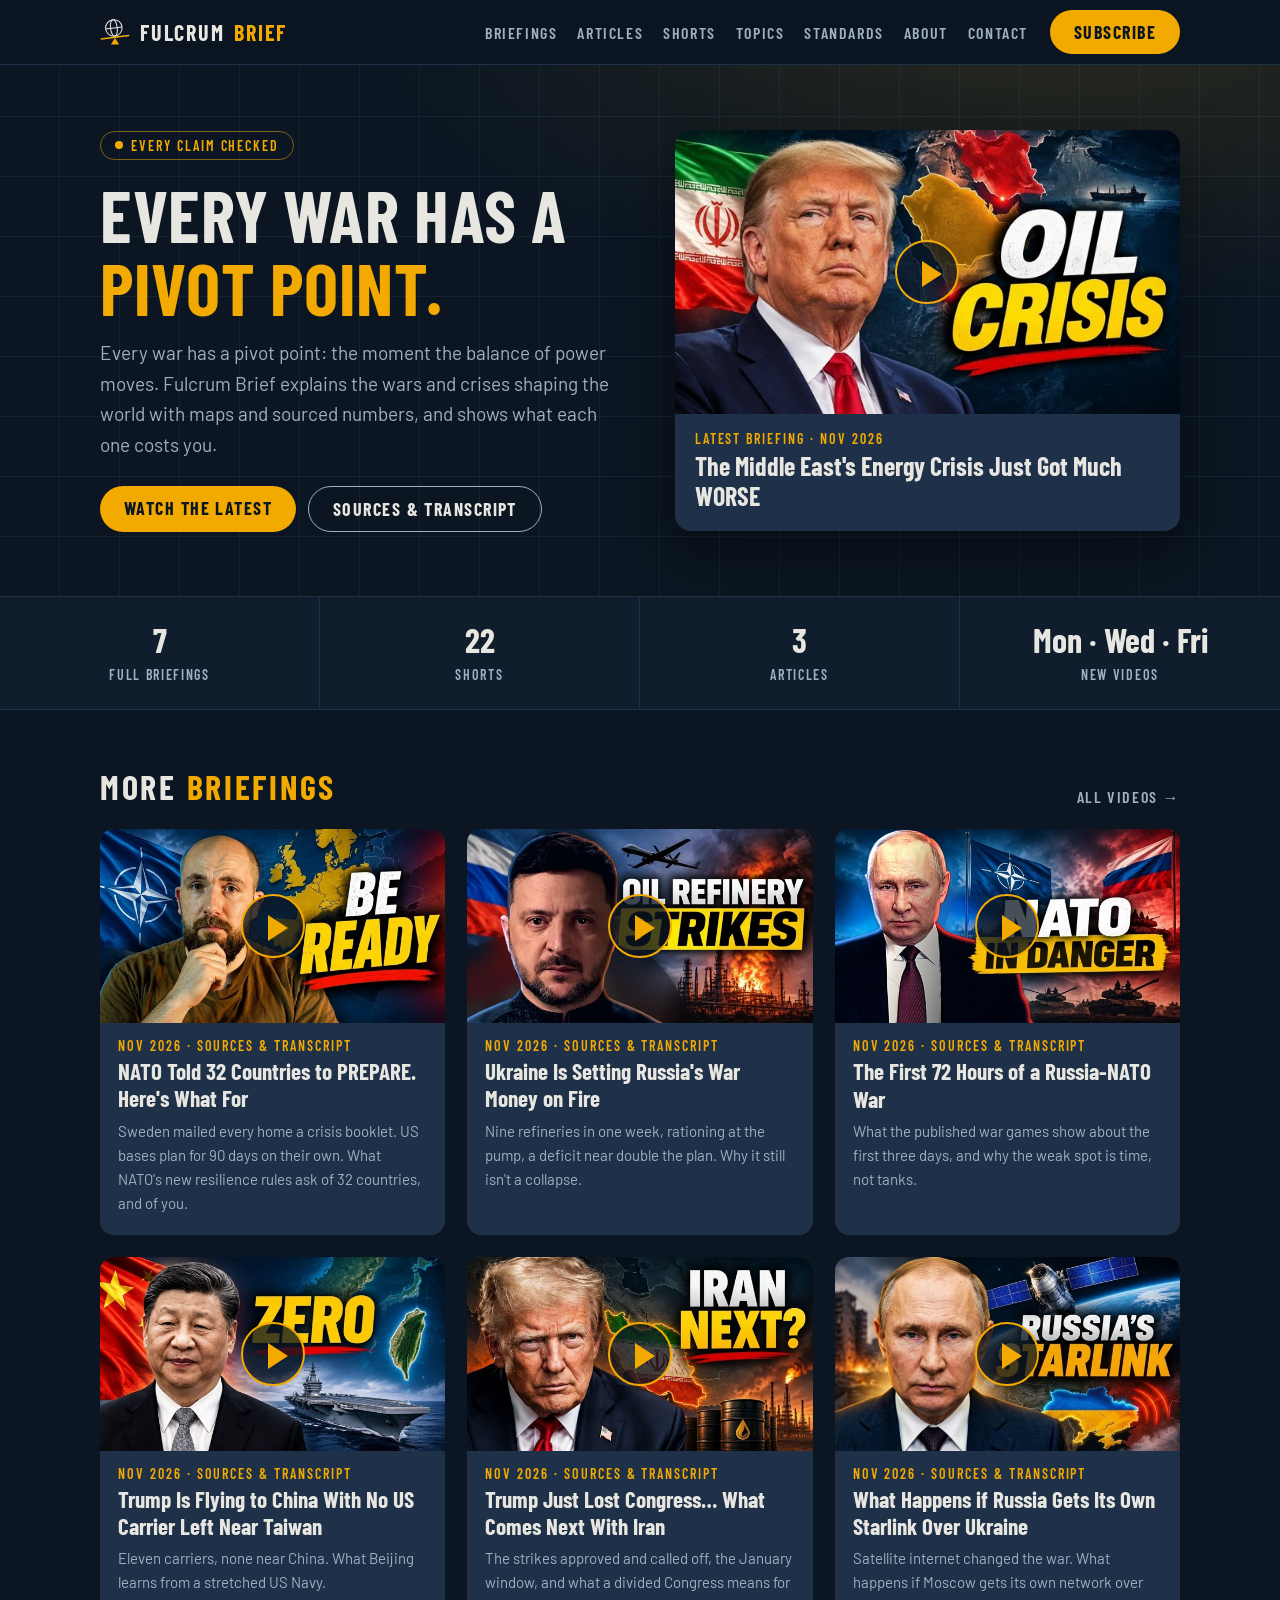
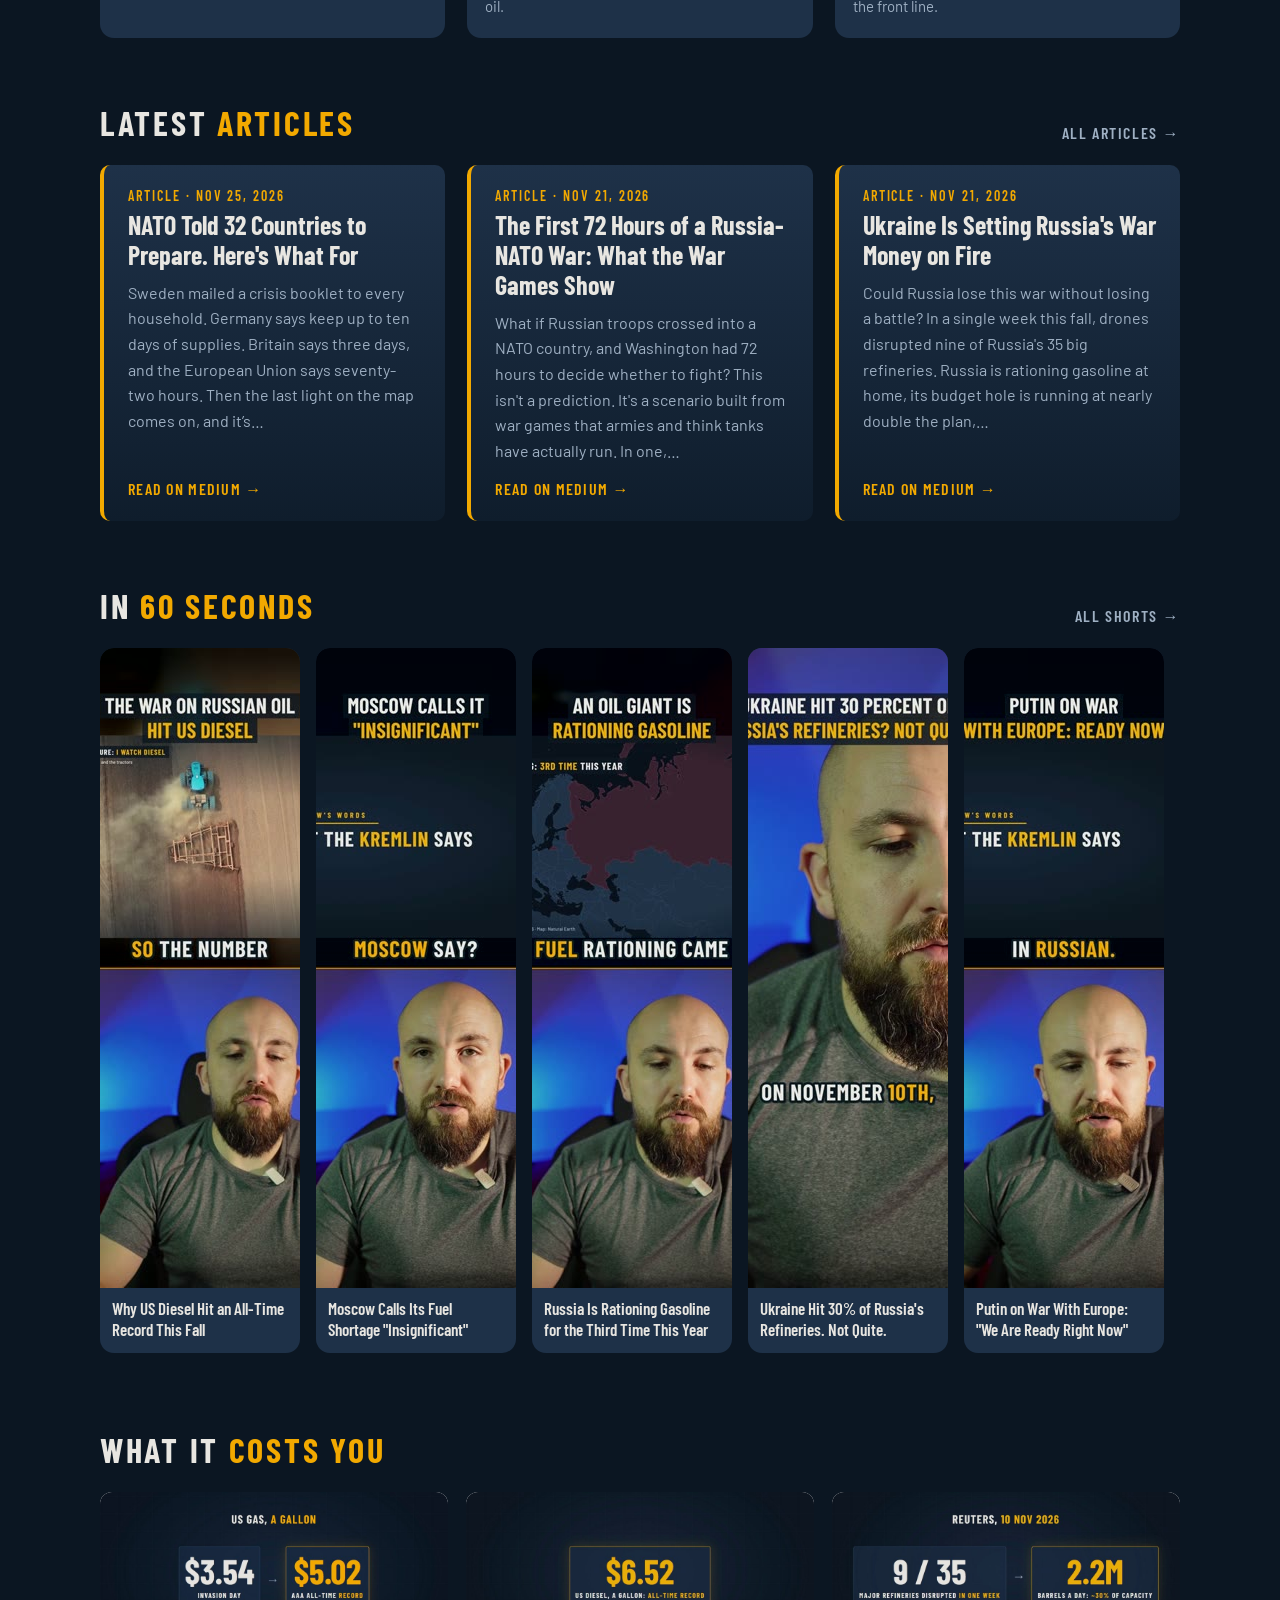
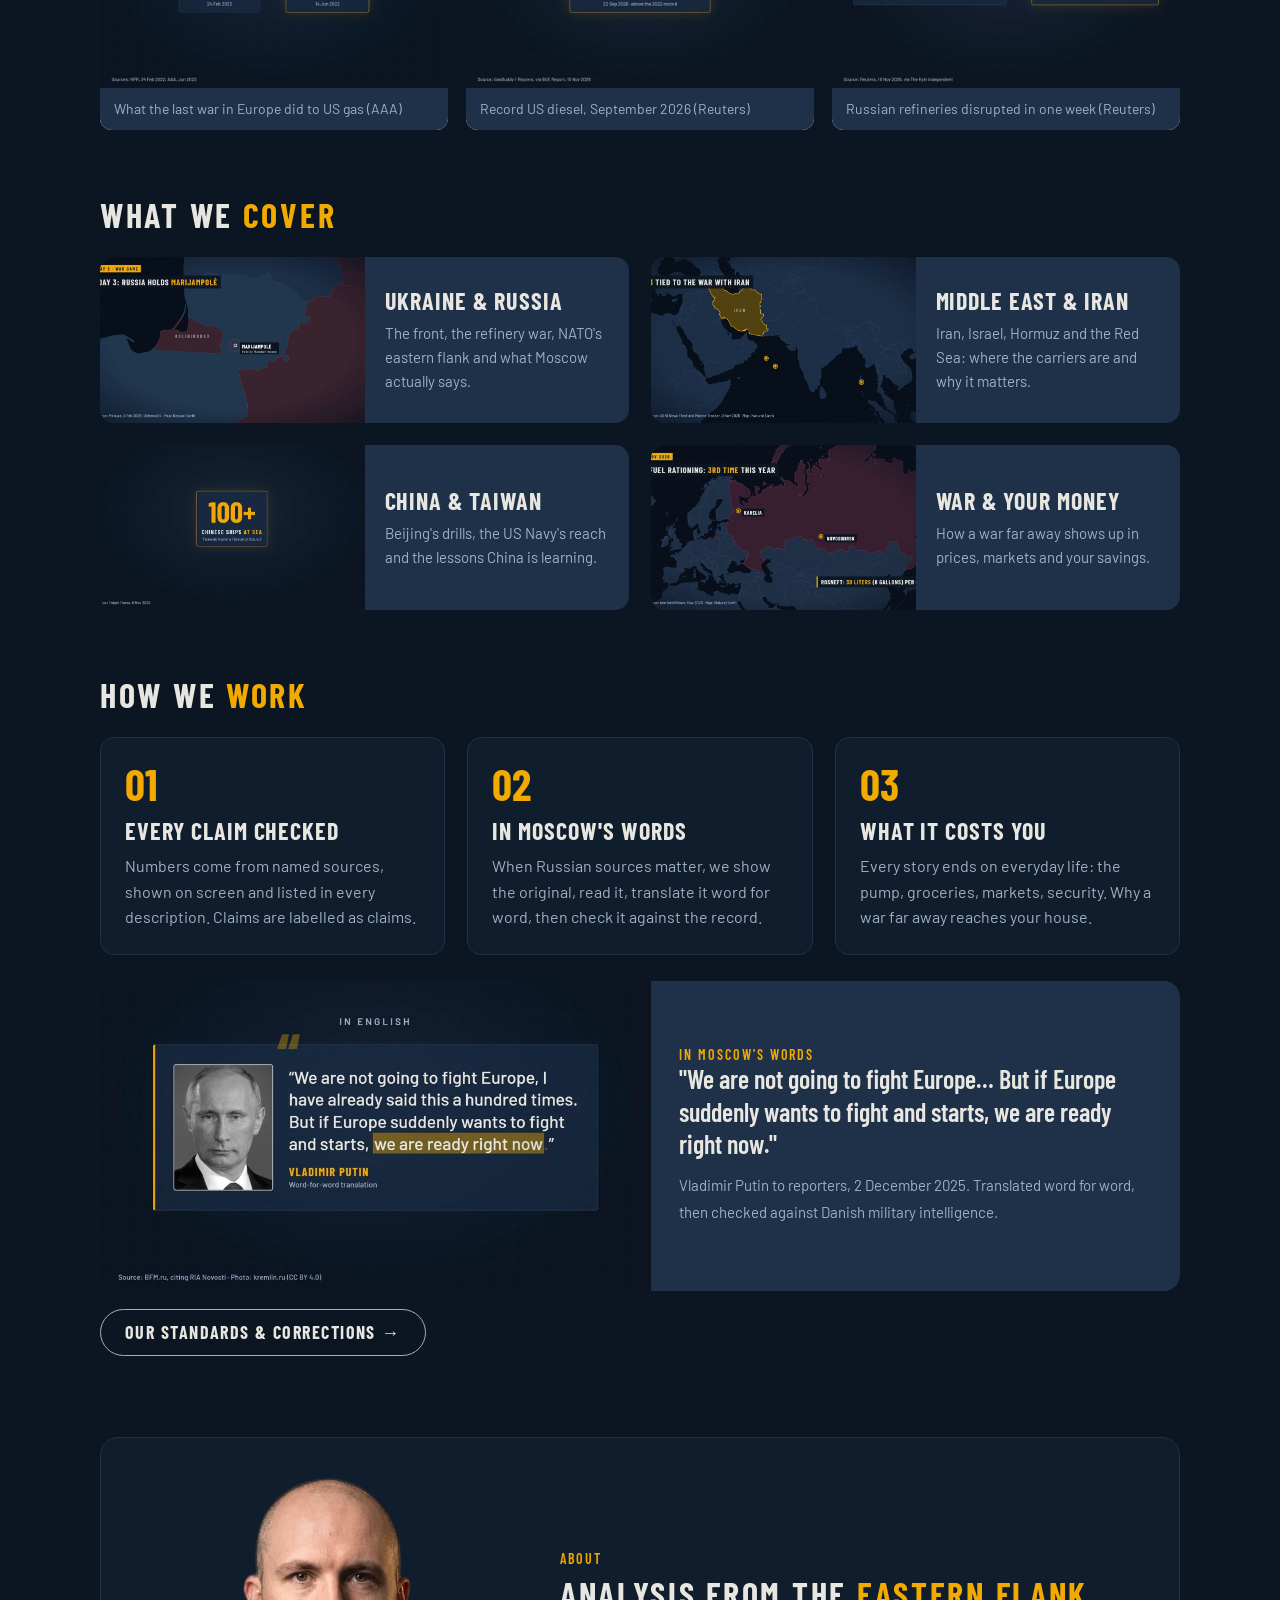
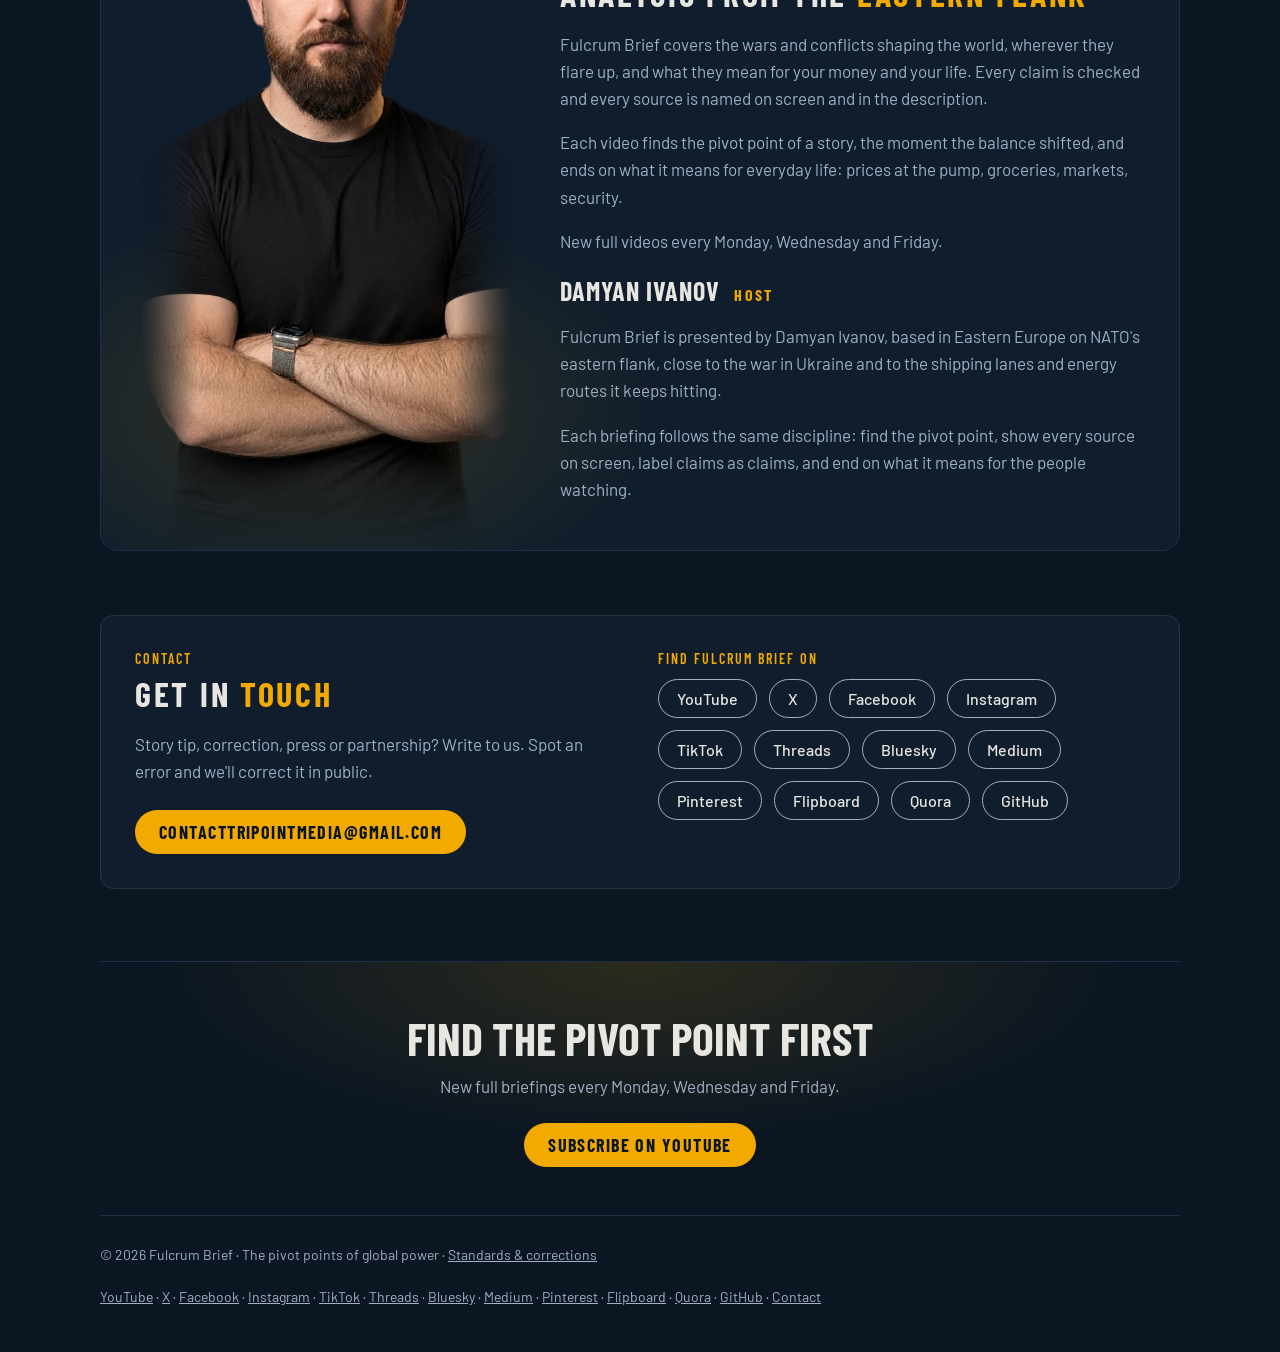
==== commit 9a6354ee: "Update site" ====
--- a/index.html
+++ b/index.html
@@ -158,20 +158,20 @@
     <h1>Every war has a <span>pivot point.</span></h1>
     <p class="lead">Every war has a pivot point: the moment the balance of power moves. Fulcrum Brief explains the wars and crises shaping the world with maps and sourced numbers, and shows what each one costs you.</p>
     <div class="ctas">
-      <a class="btn" href="https://www.youtube.com/watch?v=rsqPreXS7qc" target="_blank" rel="noopener">Watch the latest</a>
-      <a class="btn ghost" href="/briefing/war-preparedness/">Sources &amp; transcript</a>
+      <a class="btn" href="https://www.youtube.com/watch?v=nIvqdESKYiE" target="_blank" rel="noopener">Watch the latest</a>
+      <a class="btn ghost" href="/briefing/oil-gates/">Sources &amp; transcript</a>
     </div>
   </div>
-  <a class="feature" href="https://www.youtube.com/watch?v=rsqPreXS7qc" target="_blank" rel="noopener">
-    <div class="thumb"><img src="thumbs/v6.jpg?v=1795514892" alt="NATO Told 32 Countries to PREPARE. Here&#x27;s What For" width="640" height="360"><span class="play"></span></div>
-    <div class="meta"><span class="kicker">Latest briefing · Nov 2026</span><h2>NATO Told 32 Countries to PREPARE. Here&#x27;s What For</h2></div>
+  <a class="feature" href="https://www.youtube.com/watch?v=nIvqdESKYiE" target="_blank" rel="noopener">
+    <div class="thumb"><img src="thumbs/v7.jpg?v=1795687634" alt="The Middle East&#x27;s Energy Crisis Just Got Much WORSE" width="640" height="360"><span class="play"></span></div>
+    <div class="meta"><span class="kicker">Latest briefing · Nov 2026</span><h2>The Middle East&#x27;s Energy Crisis Just Got Much WORSE</h2></div>
   </a>
 </div></header>
 
 <div class="stats">
-  <div><b>6</b><span>Full briefings</span></div>
-  <div><b>18</b><span>Shorts</span></div>
-  <div><b>2</b><span>Articles</span></div>
+  <div><b>7</b><span>Full briefings</span></div>
+  <div><b>22</b><span>Shorts</span></div>
+  <div><b>3</b><span>Articles</span></div>
   <div><b>Mon · Wed · Fri</b><span>New videos</span></div>
 </div>
 
@@ -179,6 +179,12 @@
   <section id="briefings">
     <div class="sechead"><h2 class="sec">More <span>briefings</span></h2><a href="https://www.youtube.com/@FulcrumBrief/videos" target="_blank" rel="noopener">All videos →</a></div>
     <div class="grid">
+      <a class="card" href="/briefing/war-preparedness/">
+        <div class="thumb"><img src="thumbs/v6.jpg?v=1795514892" alt="NATO Told 32 Countries to PREPARE. Here&#x27;s What For" width="640" height="360"><span class="play"></span></div>
+        <span class="kicker">Nov 2026 · Sources &amp; transcript</span>
+        <h3>NATO Told 32 Countries to PREPARE. Here&#x27;s What For</h3>
+        <p>Sweden mailed every home a crisis booklet. US bases plan for 90 days on their own. What NATO&#x27;s new resilience rules ask of 32 countries, and of you.</p>
+      </a>
       <a class="card" href="/briefing/russia-oil-war/">
         <div class="thumb"><img src="thumbs/v5.jpg?v=1795282563" alt="Ukraine Is Setting Russia&#x27;s War Money on Fire" width="640" height="360"><span class="play"></span></div>
         <span class="kicker">Nov 2026 · Sources &amp; transcript</span>
@@ -215,6 +221,12 @@
   <section id="articles">
     <div class="sechead"><h2 class="sec">Latest <span>articles</span></h2><a href="https://medium.com/@fulcrumbrief" target="_blank" rel="noopener">All articles →</a></div>
     <div class="articles">
+      <a class="article" href="https://medium.com/@fulcrumbrief/nato-told-32-countries-to-prepare-heres-what-for-b9775b8f6f94" target="_blank" rel="noopener">
+        <span class="kicker">Article · Nov 25, 2026</span>
+        <h3>NATO Told 32 Countries to Prepare. Here&#x27;s What For</h3>
+        <p>Sweden mailed a crisis booklet to every household. Germany says keep up to ten days of supplies. Britain says three days, and the European Union says seventy-two hours. Then the last light on the map comes on, and it’s…</p>
+        <span class="more">Read on Medium →</span>
+      </a>
       <a class="article" href="https://medium.com/@fulcrumbrief/the-first-72-hours-of-a-russia-nato-war-what-the-war-games-show-68318420f409" target="_blank" rel="noopener">
         <span class="kicker">Article · Nov 21, 2026</span>
         <h3>The First 72 Hours of a Russia-NATO War: What the War Games Show</h3>
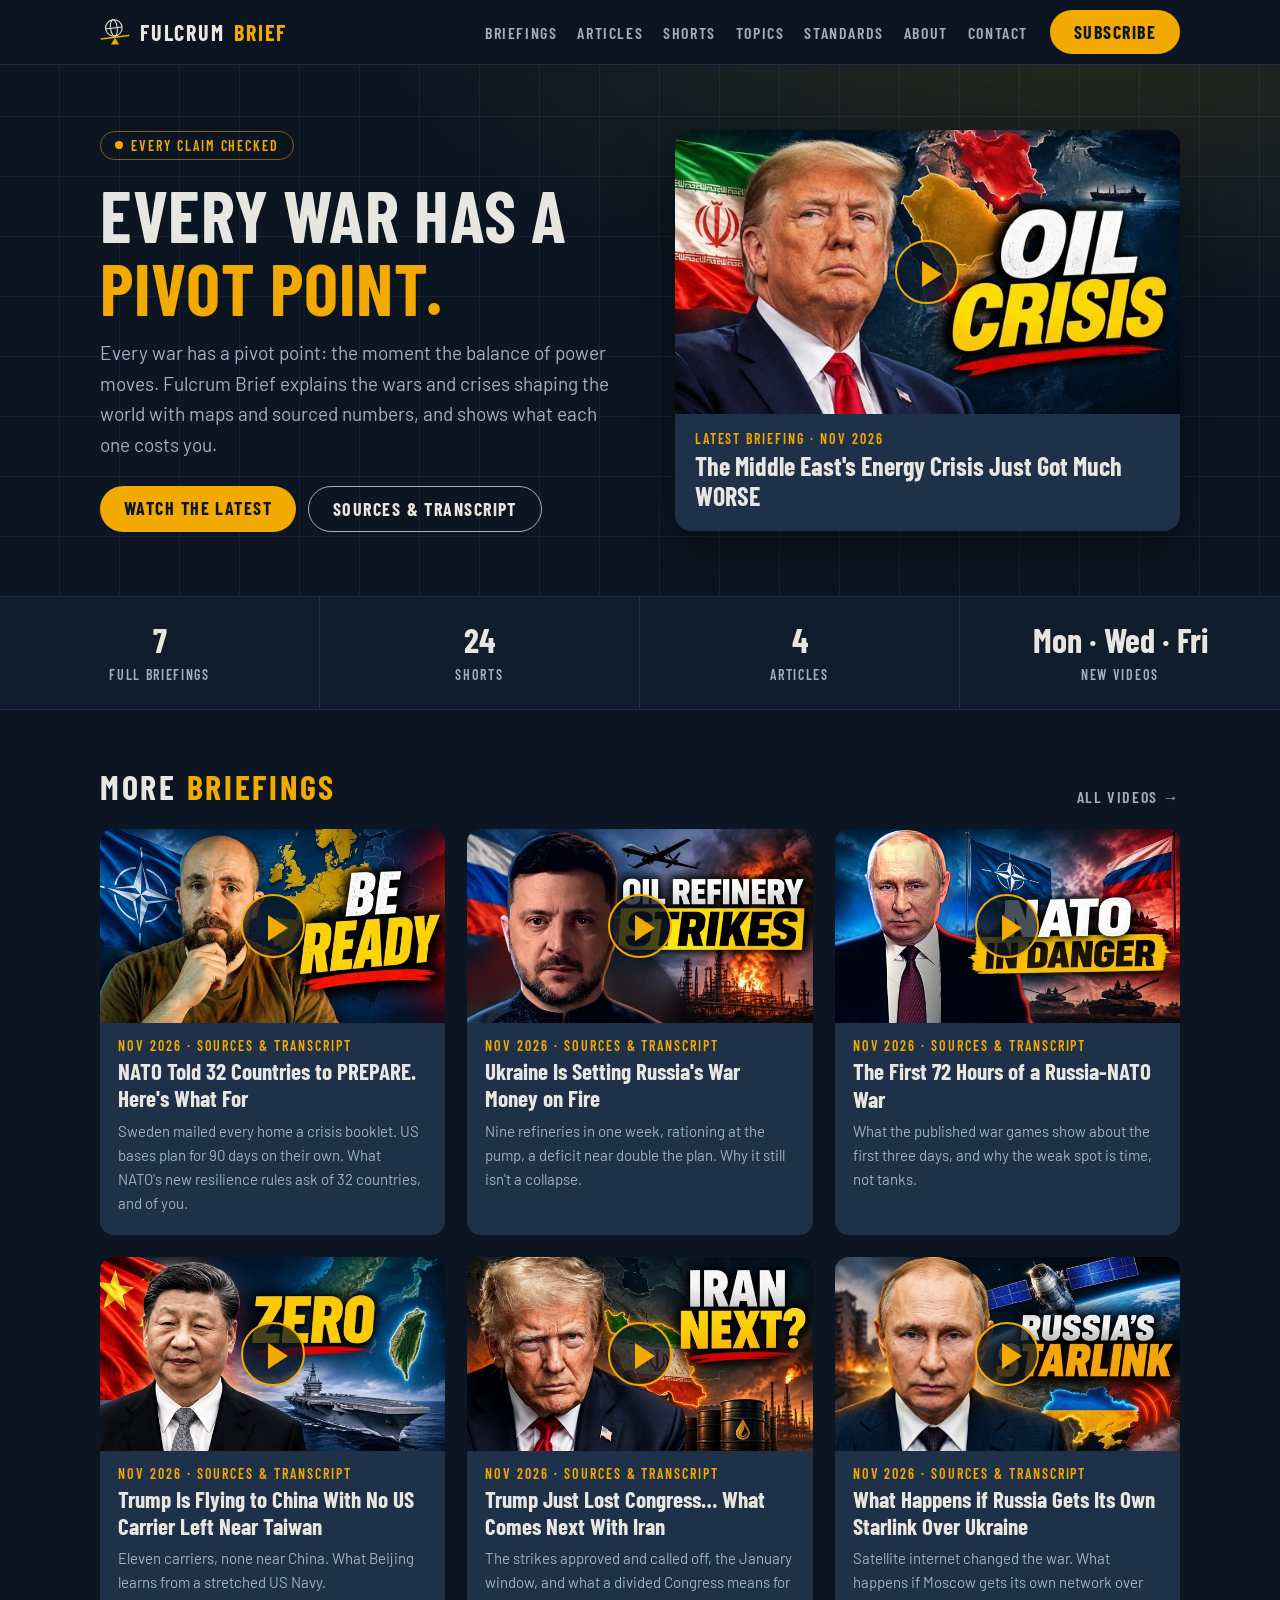
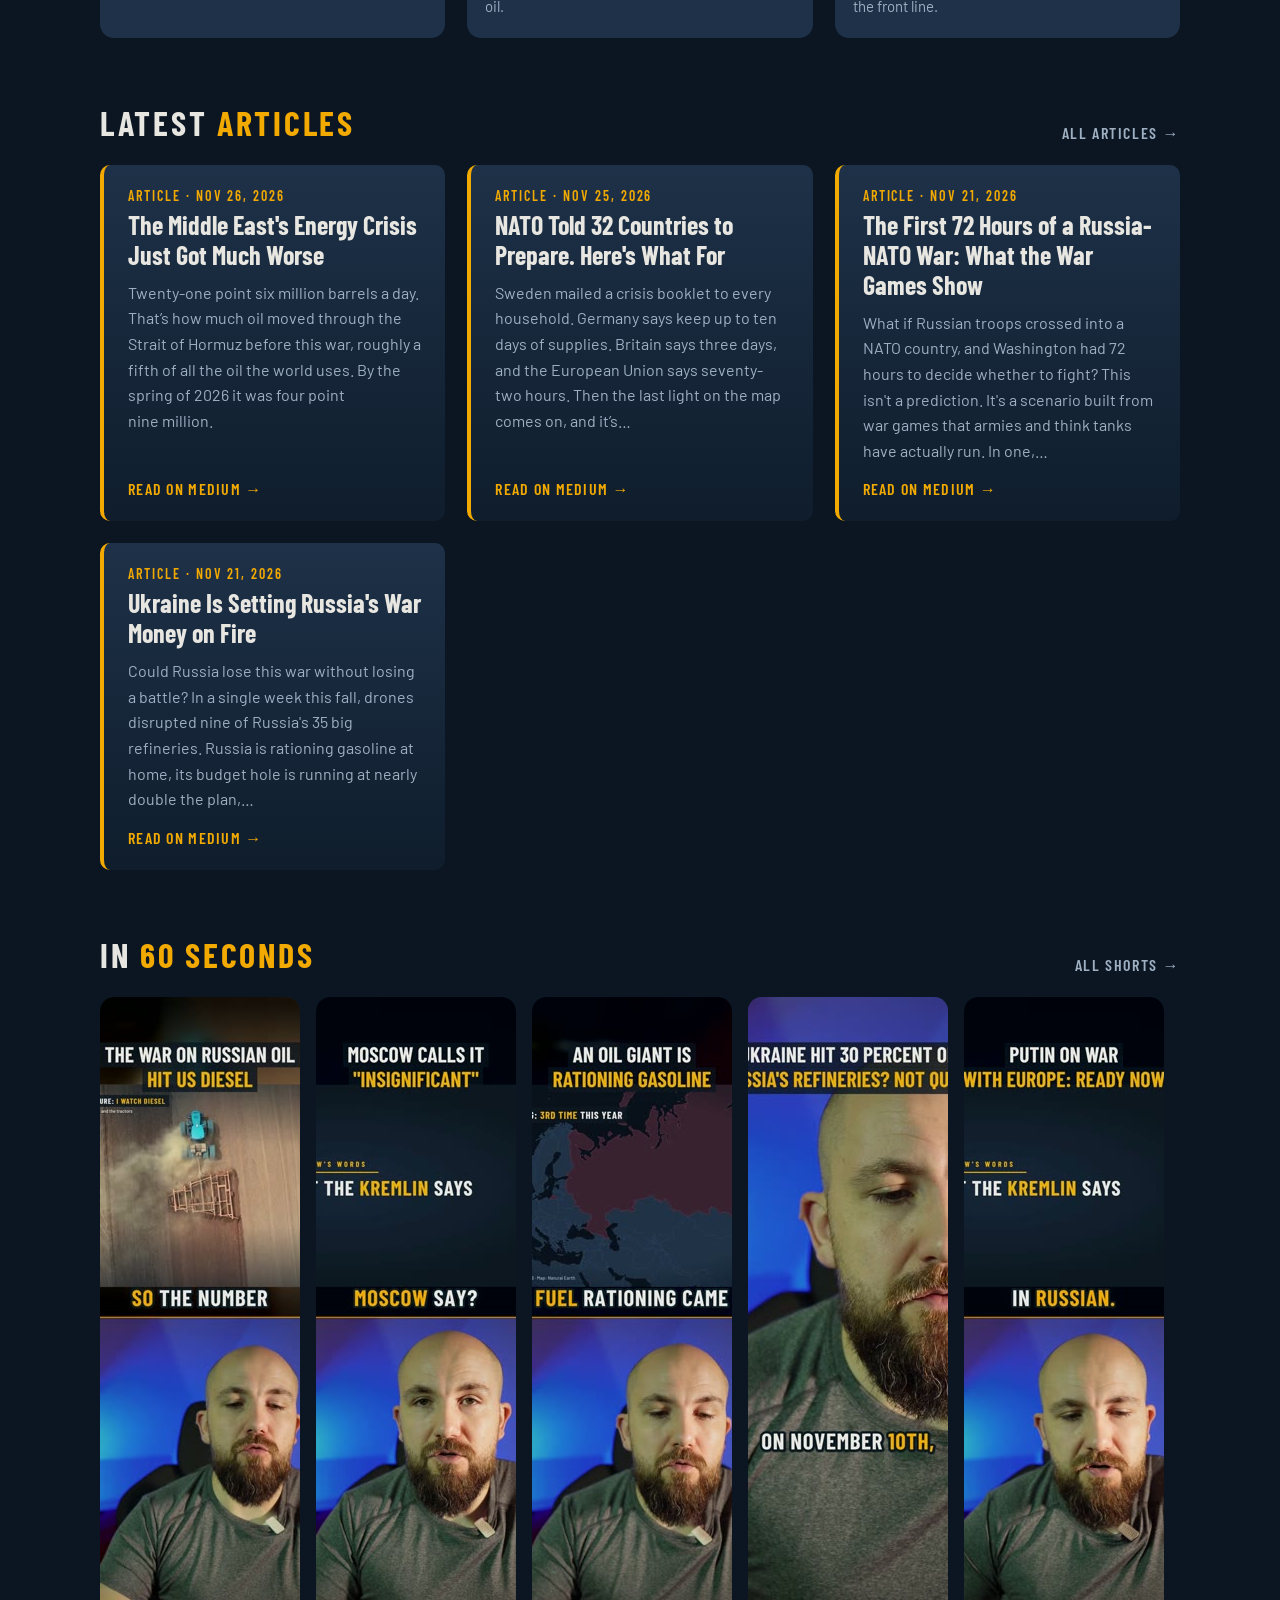
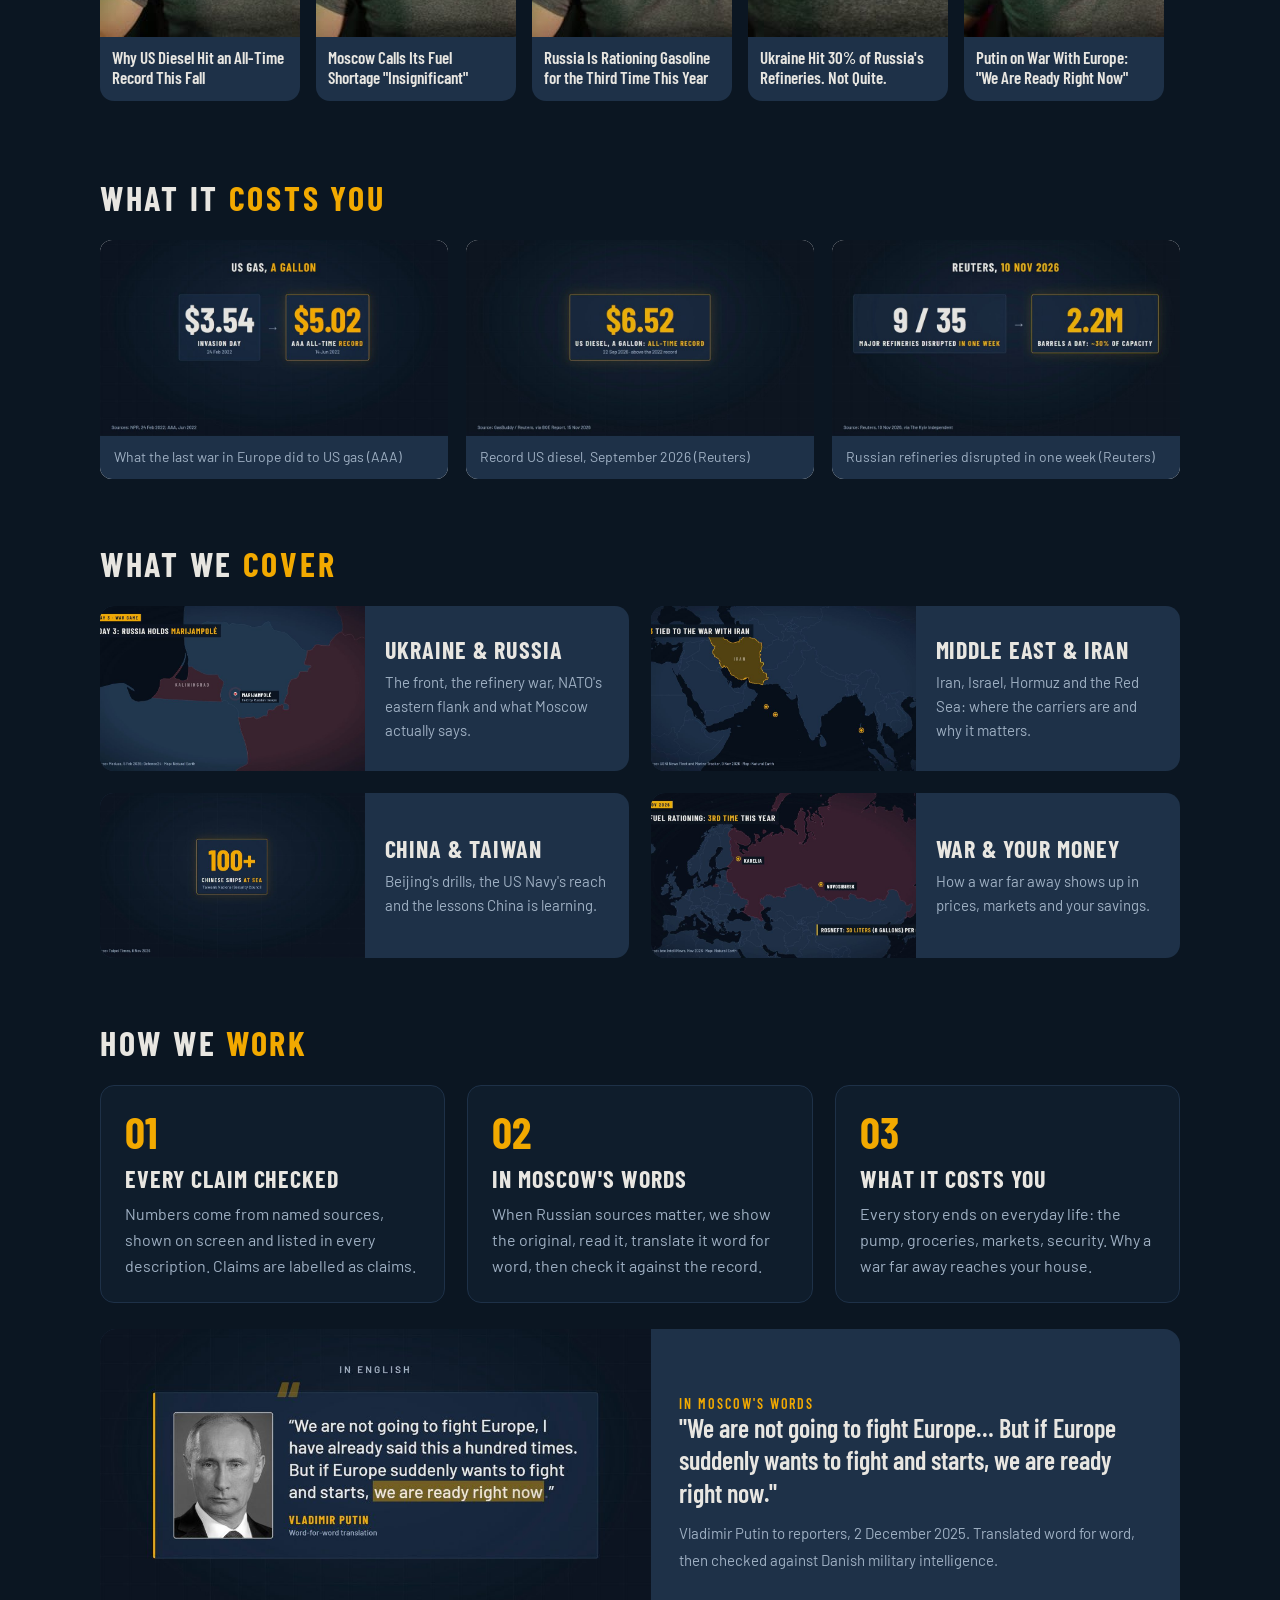
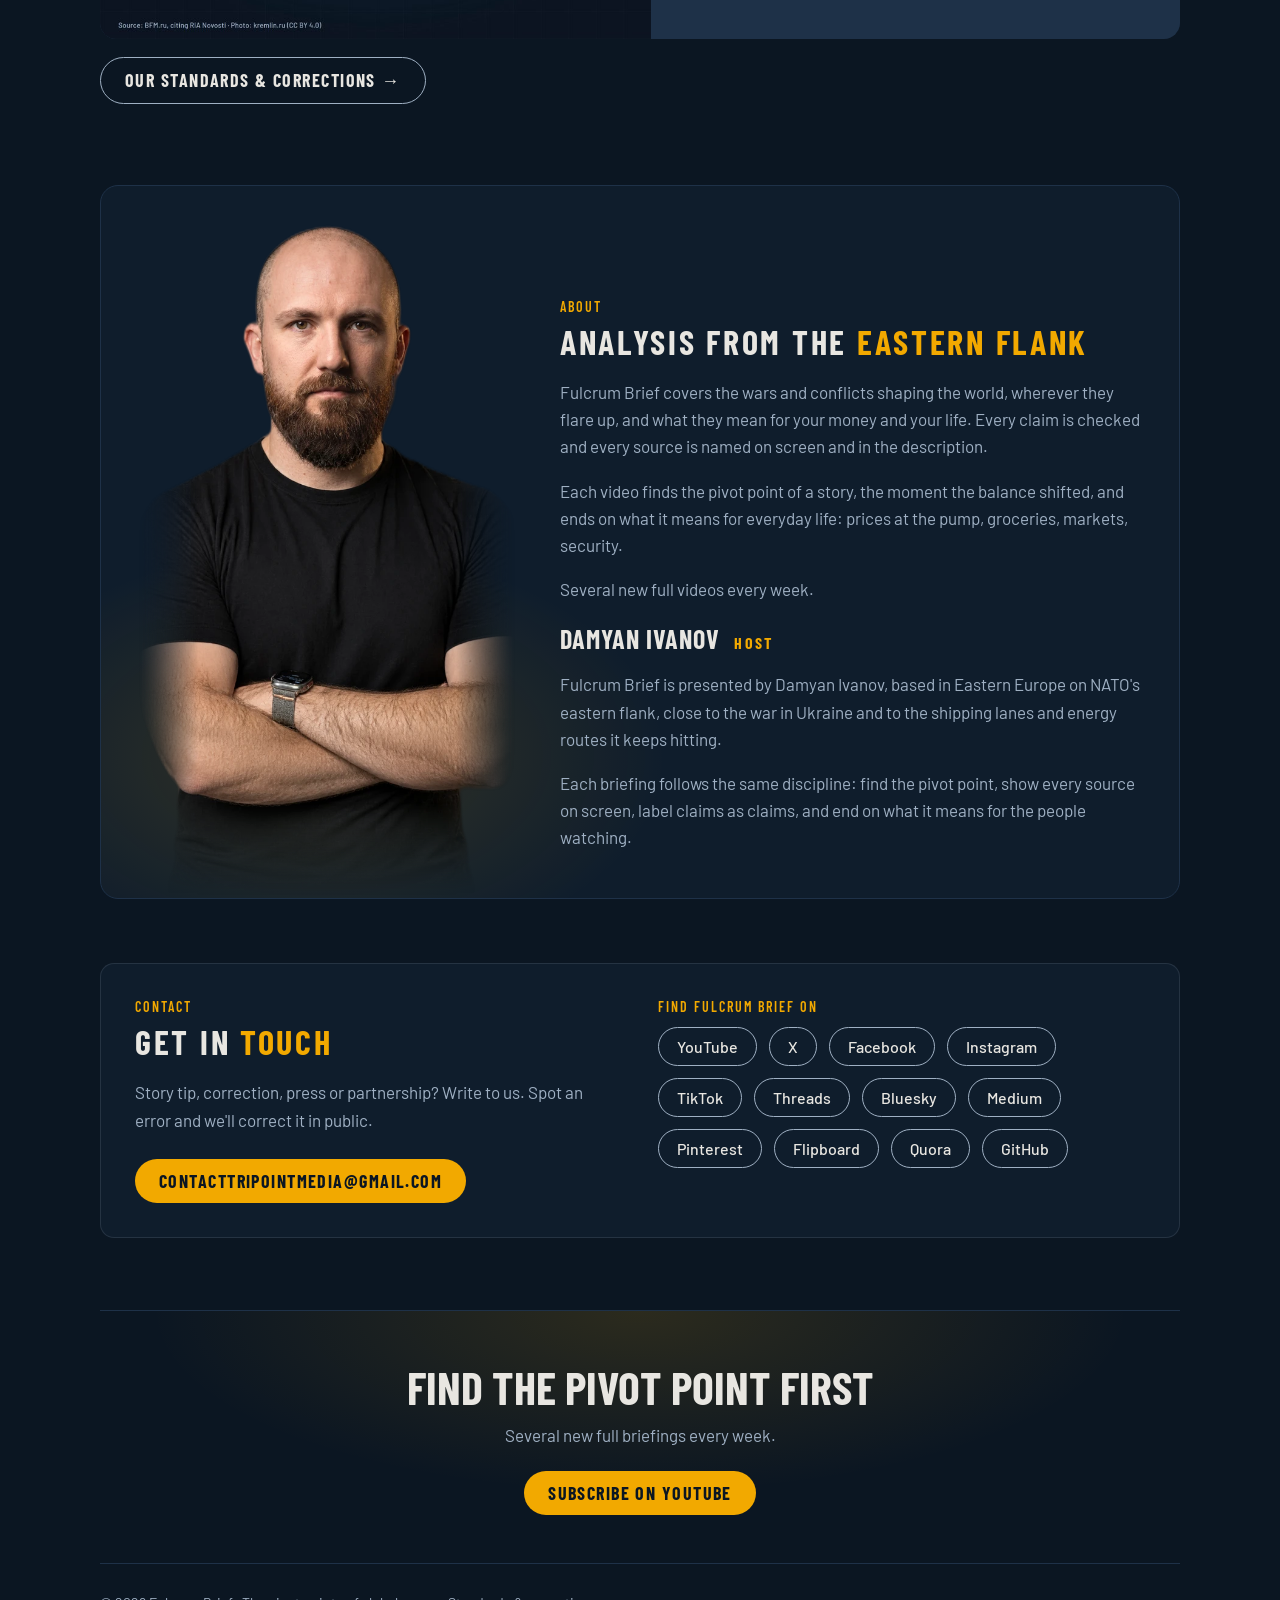
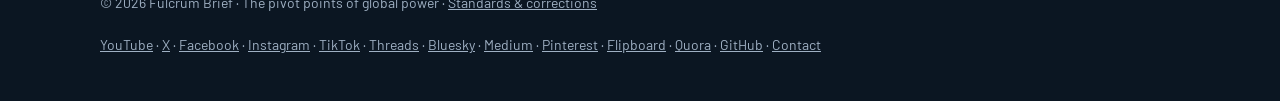
==== commit e247f03b: "Update site" ====
--- a/index.html
+++ b/index.html
@@ -170,8 +170,8 @@
 
 <div class="stats">
   <div><b>7</b><span>Full briefings</span></div>
-  <div><b>22</b><span>Shorts</span></div>
-  <div><b>3</b><span>Articles</span></div>
+  <div><b>24</b><span>Shorts</span></div>
+  <div><b>4</b><span>Articles</span></div>
   <div><b>Mon · Wed · Fri</b><span>New videos</span></div>
 </div>
 
@@ -221,6 +221,12 @@
   <section id="articles">
     <div class="sechead"><h2 class="sec">Latest <span>articles</span></h2><a href="https://medium.com/@fulcrumbrief" target="_blank" rel="noopener">All articles →</a></div>
     <div class="articles">
+      <a class="article" href="https://medium.com/@fulcrumbrief/the-middle-easts-energy-crisis-just-got-much-worse-c17e965bd36f" target="_blank" rel="noopener">
+        <span class="kicker">Article · Nov 26, 2026</span>
+        <h3>The Middle East&#x27;s Energy Crisis Just Got Much Worse</h3>
+        <p>Twenty-one point six million barrels a day. That’s how much oil moved through the Strait of Hormuz before this war, roughly a fifth of all the oil the world uses. By the spring of 2026 it was four point nine million.</p>
+        <span class="more">Read on Medium →</span>
+      </a>
       <a class="article" href="https://medium.com/@fulcrumbrief/nato-told-32-countries-to-prepare-heres-what-for-b9775b8f6f94" target="_blank" rel="noopener">
         <span class="kicker">Article · Nov 25, 2026</span>
         <h3>NATO Told 32 Countries to Prepare. Here&#x27;s What For</h3>
@@ -350,7 +356,7 @@
       <div class="txt">
         <span class="kicker">About</span>
         <h2 class="sec" style="margin:6px 0 10px">Analysis from the <span>eastern flank</span></h2>
-        <p>Fulcrum Brief covers the wars and conflicts shaping the world, wherever they flare up, and what they mean for your money and your life. Every claim is checked and every source is named on screen and in the description.</p><p>Each video finds the pivot point of a story, the moment the balance shifted, and ends on what it means for everyday life: prices at the pump, groceries, markets, security.</p><p>New full videos every Monday, Wednesday and Friday.</p>
+        <p>Fulcrum Brief covers the wars and conflicts shaping the world, wherever they flare up, and what they mean for your money and your life. Every claim is checked and every source is named on screen and in the description.</p><p>Each video finds the pivot point of a story, the moment the balance shifted, and ends on what it means for everyday life: prices at the pump, groceries, markets, security.</p><p>Several new full videos every week.</p>
         <h3 class="hostname">Damyan Ivanov <span>Host</span></h3>
         <p>Fulcrum Brief is presented by Damyan Ivanov, based in Eastern Europe on NATO&#x27;s eastern flank, close to the war in Ukraine and to the shipping lanes and energy routes it keeps hitting.</p><p>Each briefing follows the same discipline: find the pivot point, show every source on screen, label claims as claims, and end on what it means for the people watching.</p>
       </div>
@@ -387,7 +393,7 @@
 
   <div class="subscribe">
     <h2>Find the pivot point first</h2>
-    <p>New full briefings every Monday, Wednesday and Friday.</p>
+    <p>Several new full briefings every week.</p>
     <a class="btn" href="https://www.youtube.com/@FulcrumBrief?sub_confirmation=1" target="_blank" rel="noopener">Subscribe on YouTube</a>
   </div>
 </main>
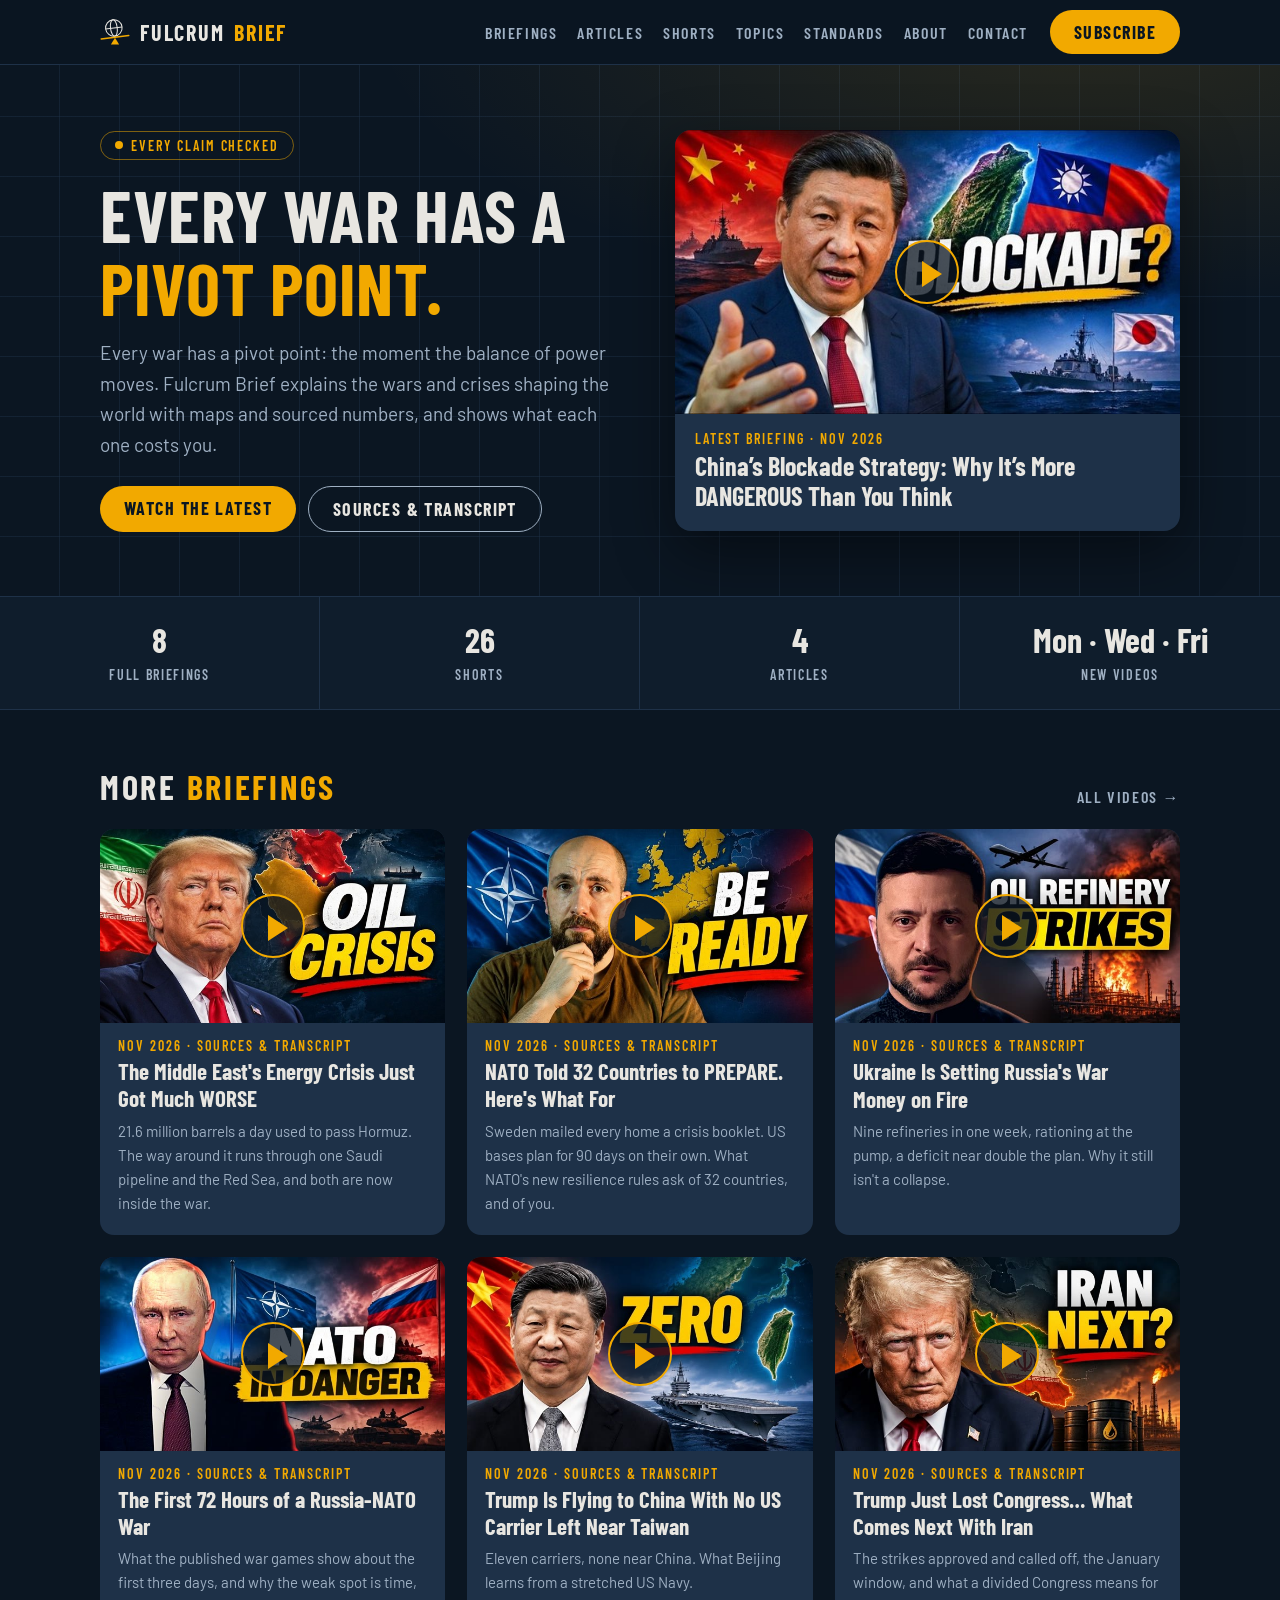
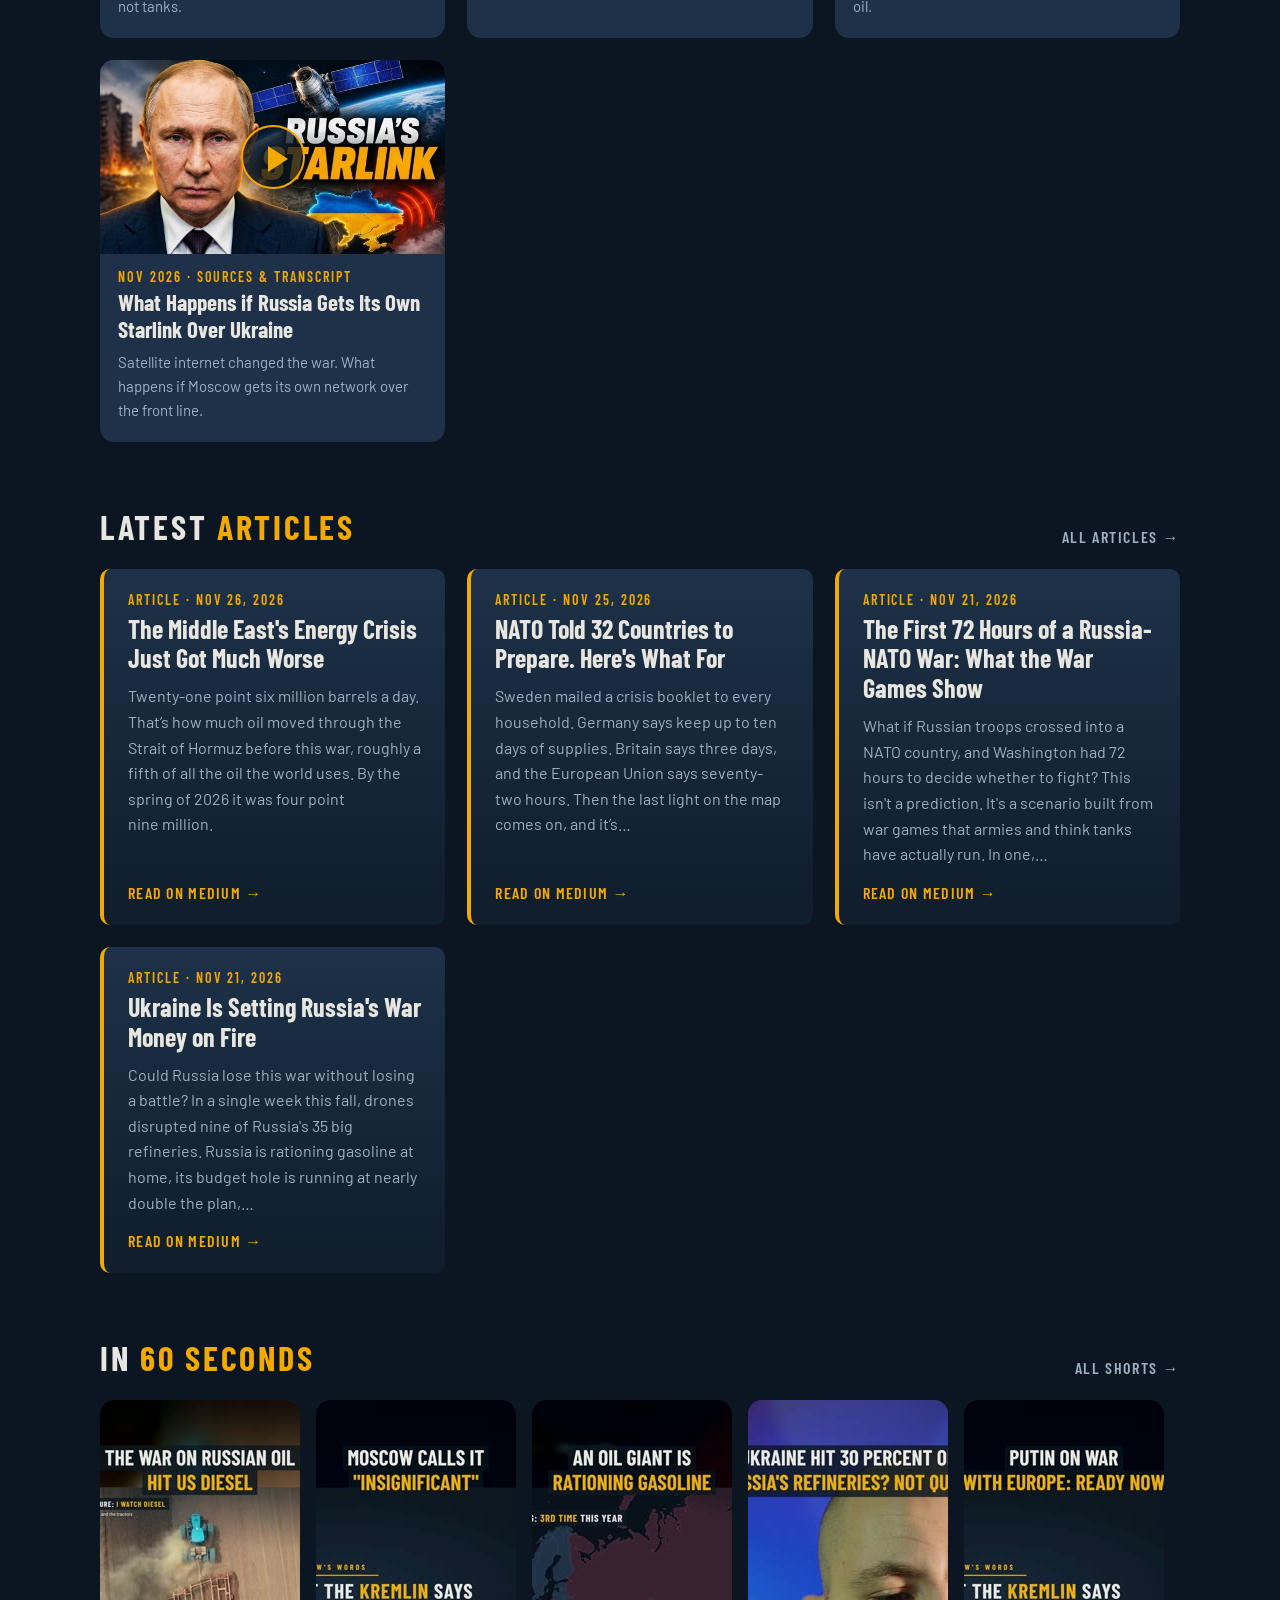
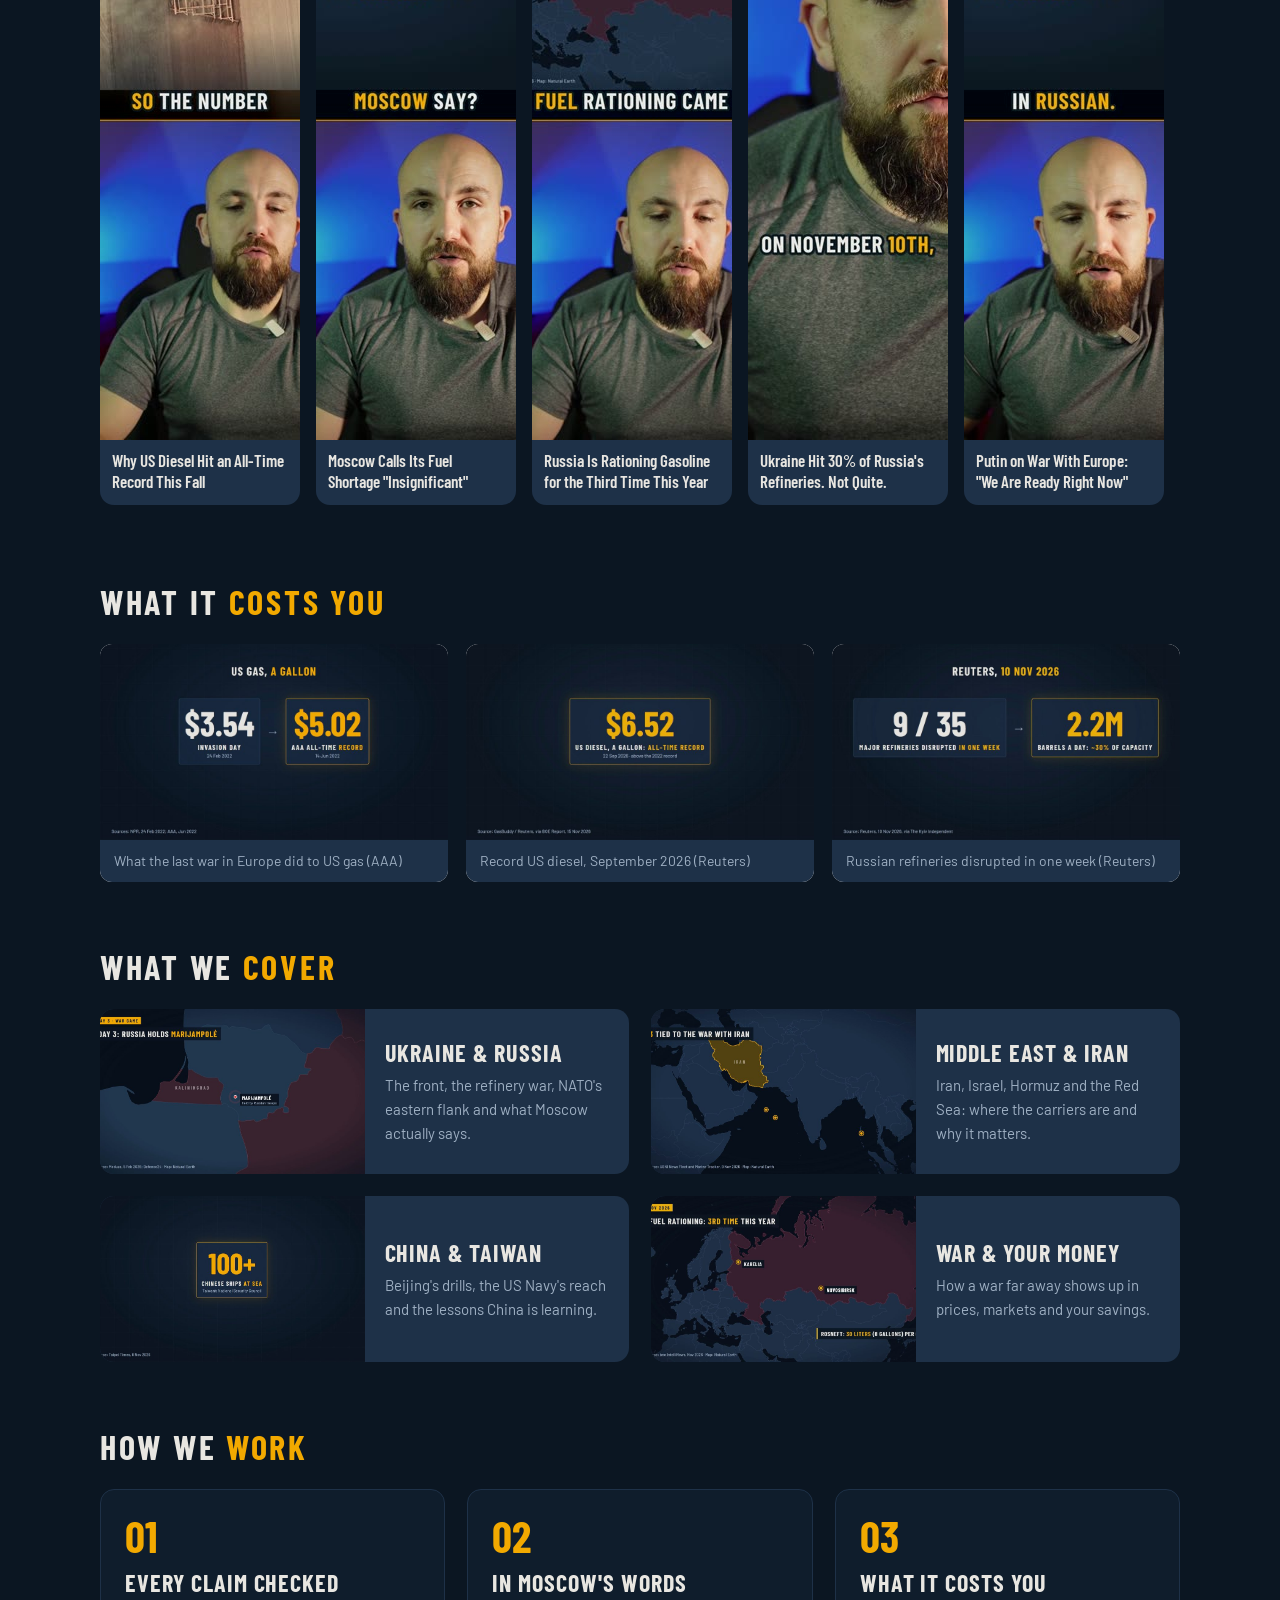
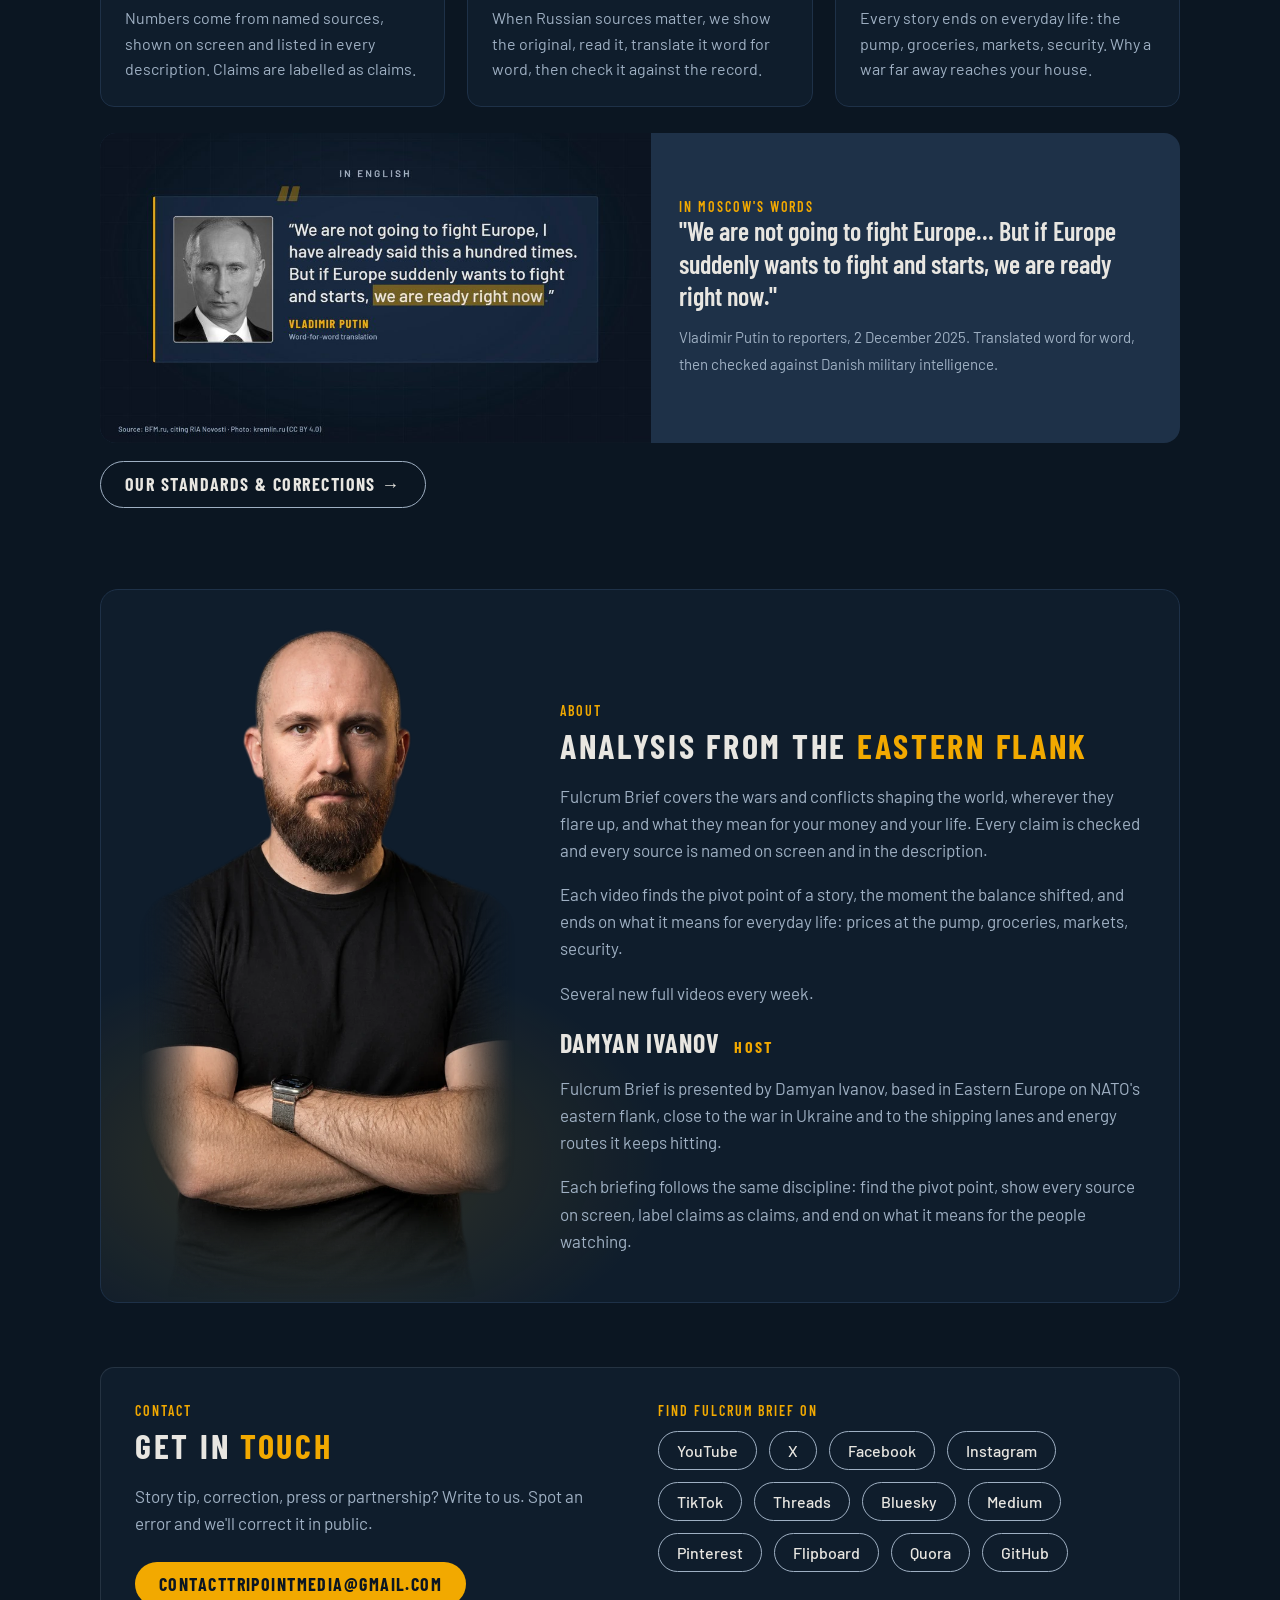
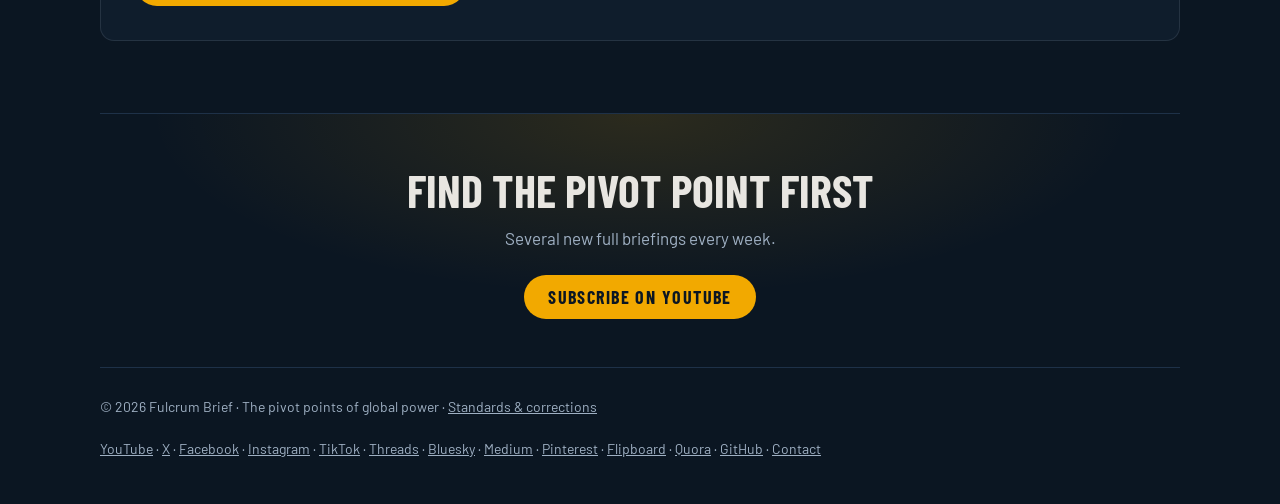
==== commit cd01ba29: "Update site" ====
--- a/index.html
+++ b/index.html
@@ -158,19 +158,19 @@
     <h1>Every war has a <span>pivot point.</span></h1>
     <p class="lead">Every war has a pivot point: the moment the balance of power moves. Fulcrum Brief explains the wars and crises shaping the world with maps and sourced numbers, and shows what each one costs you.</p>
     <div class="ctas">
-      <a class="btn" href="https://www.youtube.com/watch?v=nIvqdESKYiE" target="_blank" rel="noopener">Watch the latest</a>
-      <a class="btn ghost" href="/briefing/oil-gates/">Sources &amp; transcript</a>
+      <a class="btn" href="https://www.youtube.com/watch?v=FpXvEcxnLj0" target="_blank" rel="noopener">Watch the latest</a>
+      <a class="btn ghost" href="/briefing/taiwan-blockade/">Sources &amp; transcript</a>
     </div>
   </div>
-  <a class="feature" href="https://www.youtube.com/watch?v=nIvqdESKYiE" target="_blank" rel="noopener">
-    <div class="thumb"><img src="thumbs/v7.jpg?v=1795687634" alt="The Middle East&#x27;s Energy Crisis Just Got Much WORSE" width="640" height="360"><span class="play"></span></div>
-    <div class="meta"><span class="kicker">Latest briefing · Nov 2026</span><h2>The Middle East&#x27;s Energy Crisis Just Got Much WORSE</h2></div>
+  <a class="feature" href="https://www.youtube.com/watch?v=FpXvEcxnLj0" target="_blank" rel="noopener">
+    <div class="thumb"><img src="thumbs/v8.jpg?v=1795816187" alt="China’s Blockade Strategy: Why It’s More DANGEROUS Than You Think" width="640" height="360"><span class="play"></span></div>
+    <div class="meta"><span class="kicker">Latest briefing · Nov 2026</span><h2>China’s Blockade Strategy: Why It’s More DANGEROUS Than You Think</h2></div>
   </a>
 </div></header>
 
 <div class="stats">
-  <div><b>7</b><span>Full briefings</span></div>
-  <div><b>24</b><span>Shorts</span></div>
+  <div><b>8</b><span>Full briefings</span></div>
+  <div><b>26</b><span>Shorts</span></div>
   <div><b>4</b><span>Articles</span></div>
   <div><b>Mon · Wed · Fri</b><span>New videos</span></div>
 </div>
@@ -179,6 +179,12 @@
   <section id="briefings">
     <div class="sechead"><h2 class="sec">More <span>briefings</span></h2><a href="https://www.youtube.com/@FulcrumBrief/videos" target="_blank" rel="noopener">All videos →</a></div>
     <div class="grid">
+      <a class="card" href="/briefing/oil-gates/">
+        <div class="thumb"><img src="thumbs/v7.jpg?v=1795687634" alt="The Middle East&#x27;s Energy Crisis Just Got Much WORSE" width="640" height="360"><span class="play"></span></div>
+        <span class="kicker">Nov 2026 · Sources &amp; transcript</span>
+        <h3>The Middle East&#x27;s Energy Crisis Just Got Much WORSE</h3>
+        <p>21.6 million barrels a day used to pass Hormuz. The way around it runs through one Saudi pipeline and the Red Sea, and both are now inside the war.</p>
+      </a>
       <a class="card" href="/briefing/war-preparedness/">
         <div class="thumb"><img src="thumbs/v6.jpg?v=1795514892" alt="NATO Told 32 Countries to PREPARE. Here&#x27;s What For" width="640" height="360"><span class="play"></span></div>
         <span class="kicker">Nov 2026 · Sources &amp; transcript</span>
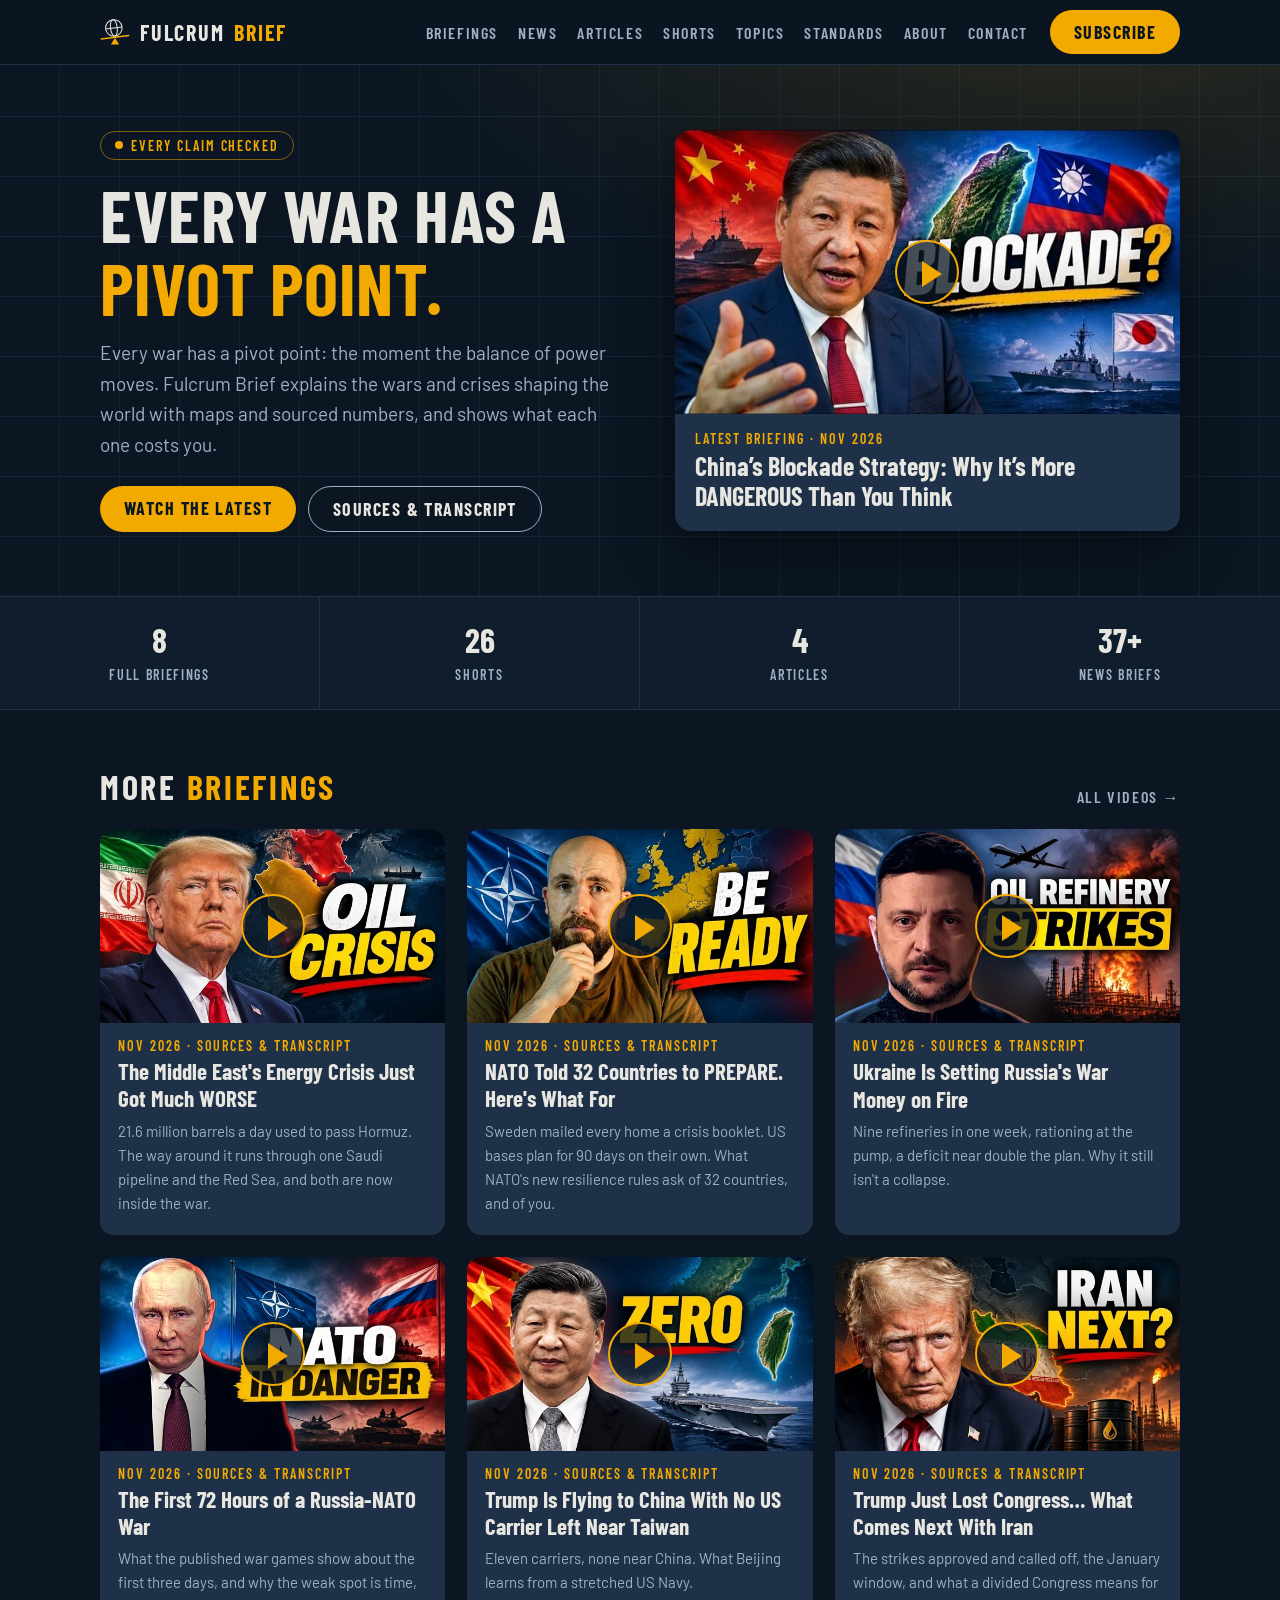
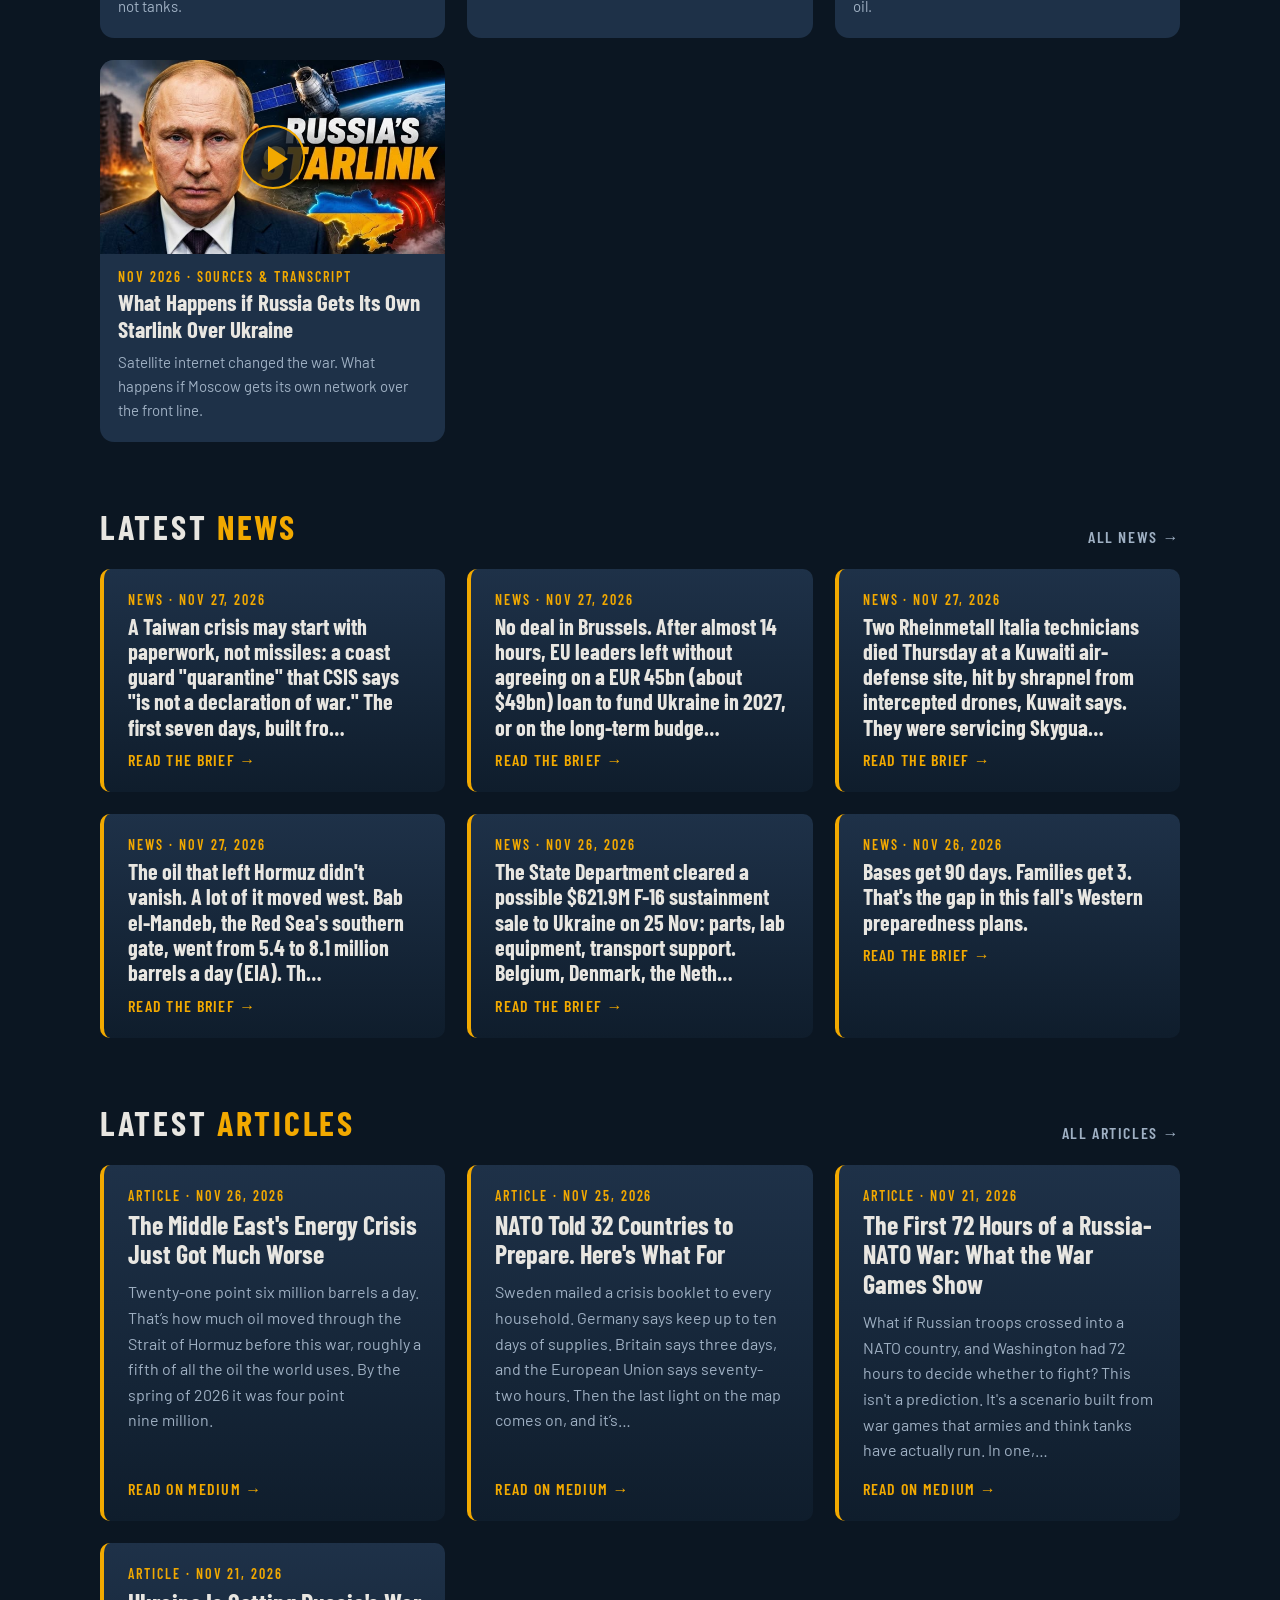
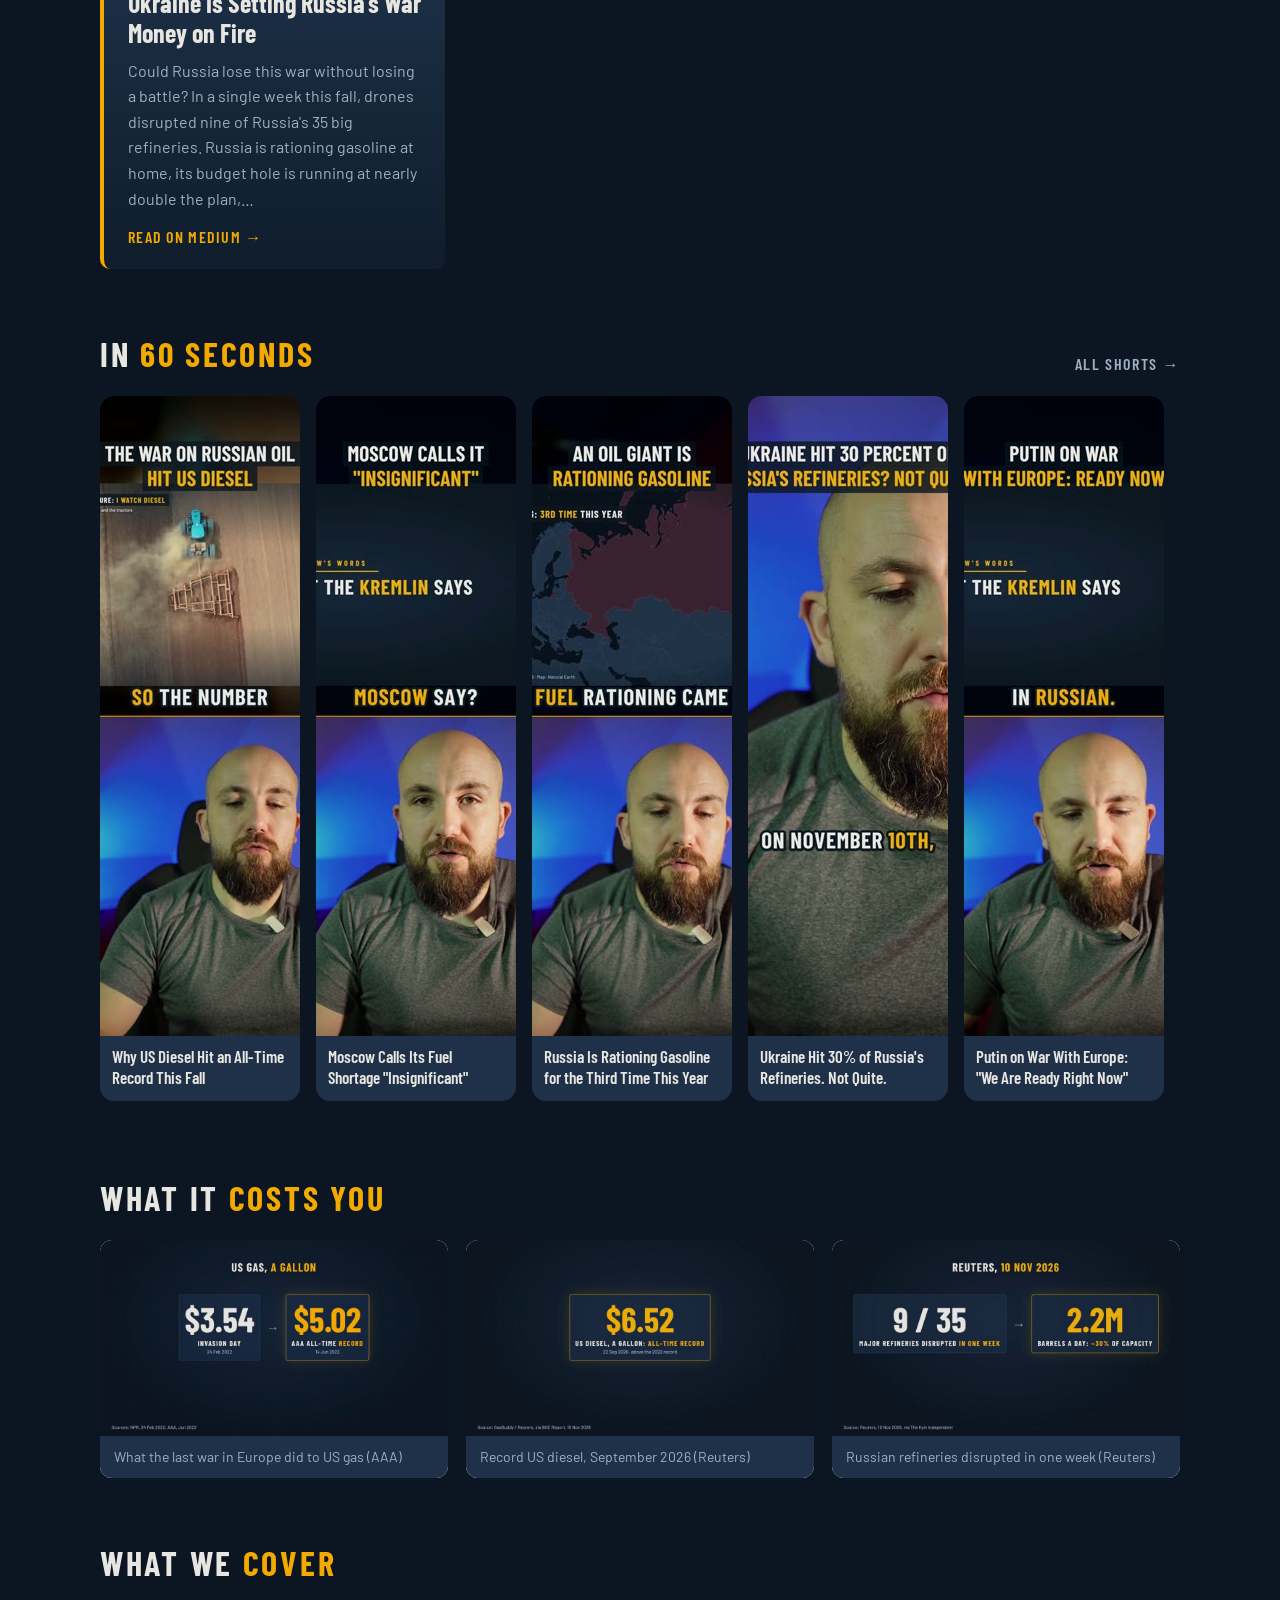
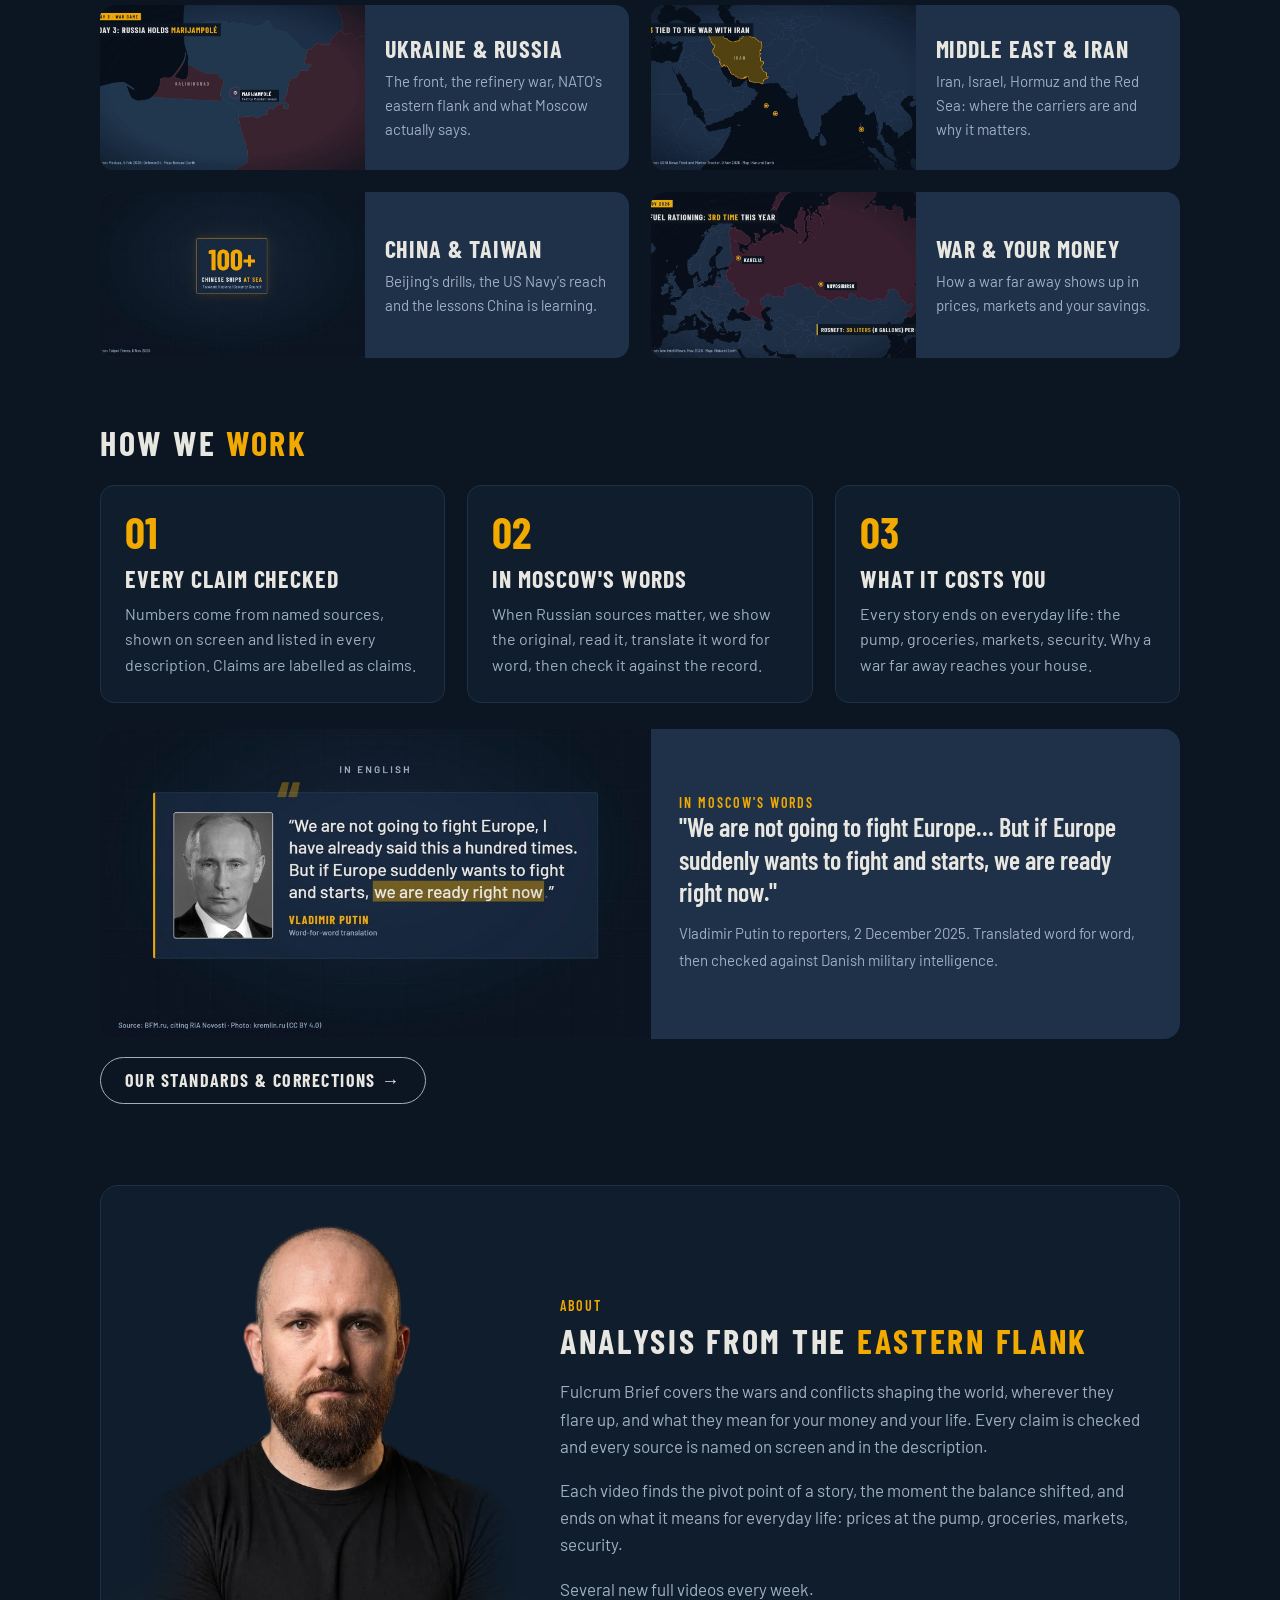
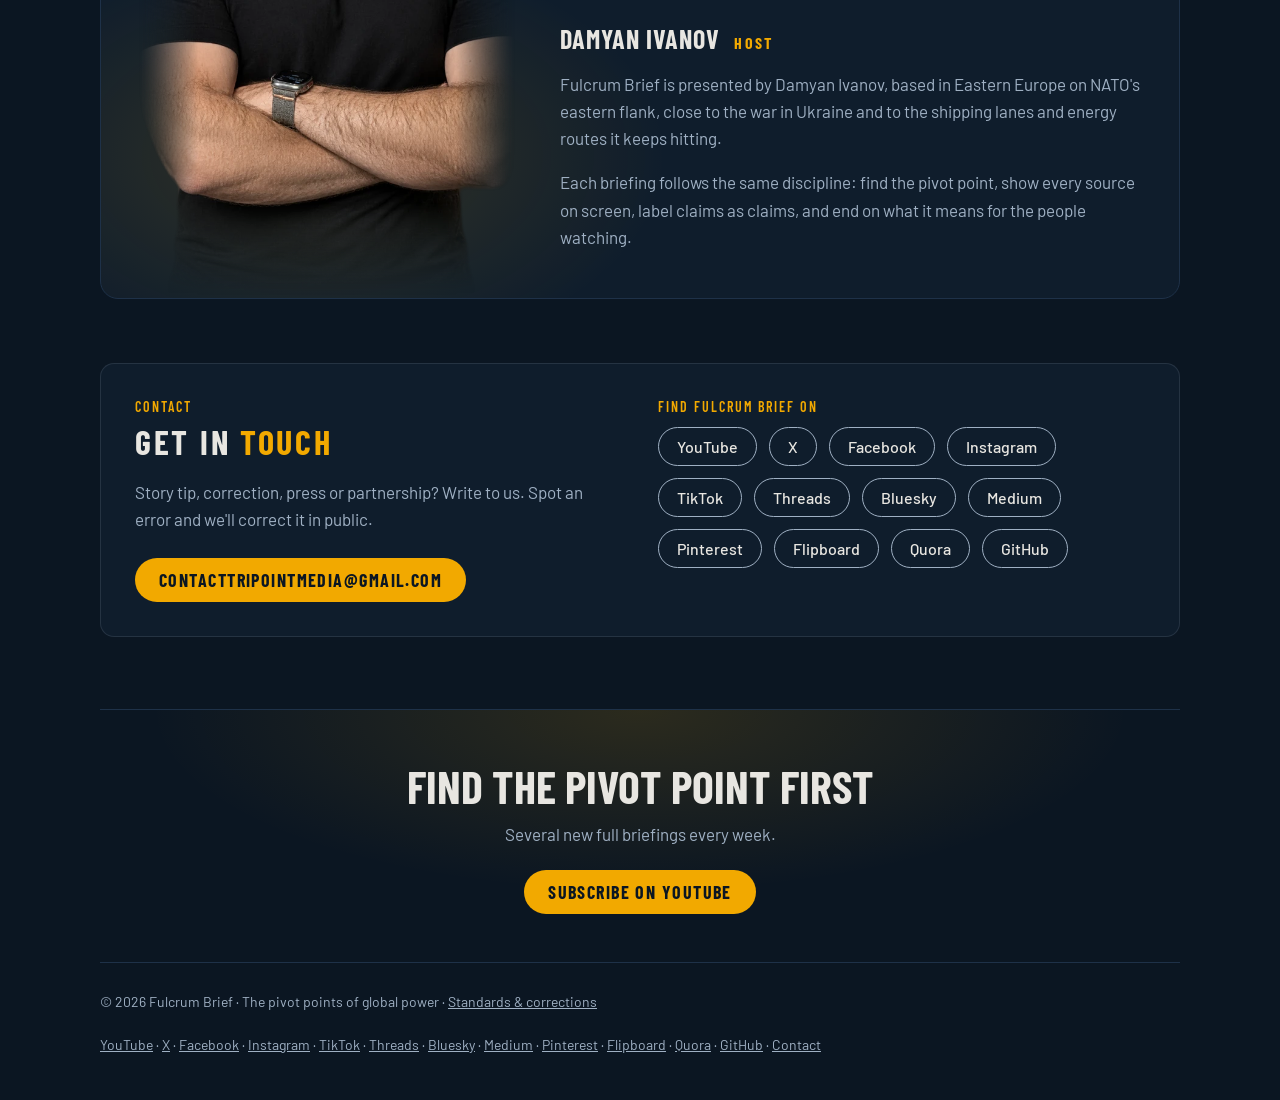
==== commit ed7717a3: "Update site" ====
--- a/index.html
+++ b/index.html
@@ -148,7 +148,7 @@
 <body>
 <nav><div class="wrap">
   <a class="brand" href="#top"><img src="favicon.svg" alt="">Fulcrum <b>Brief</b></a>
-  <div class="links"><a href="#briefings">Briefings</a><a href="#articles">Articles</a><a href="#shorts">Shorts</a><a href="#topics">Topics</a><a href="/standards/">Standards</a><a href="#about">About</a><a href="#contact">Contact</a></div>
+  <div class="links"><a href="#briefings">Briefings</a><a href="/news/">News</a><a href="#articles">Articles</a><a href="#shorts">Shorts</a><a href="#topics">Topics</a><a href="/standards/">Standards</a><a href="#about">About</a><a href="#contact">Contact</a></div>
   <a class="btn" href="https://www.youtube.com/@FulcrumBrief?sub_confirmation=1" target="_blank" rel="noopener">Subscribe</a>
 </div></nav>
 
@@ -172,7 +172,7 @@
   <div><b>8</b><span>Full briefings</span></div>
   <div><b>26</b><span>Shorts</span></div>
   <div><b>4</b><span>Articles</span></div>
-  <div><b>Mon · Wed · Fri</b><span>New videos</span></div>
+  <div><b>37+</b><span>News briefs</span></div>
 </div>
 
 <main class="wrap">
@@ -220,6 +220,44 @@
         <span class="kicker">Nov 2026 · Sources &amp; transcript</span>
         <h3>What Happens if Russia Gets Its Own Starlink Over Ukraine</h3>
         <p>Satellite internet changed the war. What happens if Moscow gets its own network over the front line.</p>
+      </a>
+    </div>
+  </section>
+
+  <section id="news">
+    <div class="sechead"><h2 class="sec">Latest <span>news</span></h2><a href="/news/">All news →</a></div>
+    <div class="articles">
+      <a class="article" href="/news/#n-3n3cy2vhrly22">
+        <span class="kicker">News · Nov 27, 2026</span>
+        <h3 style="font-size:22px">A Taiwan crisis may start with paperwork, not missiles: a coast guard &quot;quarantine&quot; that CSIS says &quot;is not a declaration of war.&quot; The first seven days, built fro…</h3>
+        <span class="more">Read the brief →</span>
+      </a>
+      <a class="article" href="/news/#n-3n3cszvkqu422">
+        <span class="kicker">News · Nov 27, 2026</span>
+        <h3 style="font-size:22px">No deal in Brussels. After almost 14 hours, EU leaders left without agreeing on a EUR 45bn (about $49bn) loan to fund Ukraine in 2027, or on the long-term budge…</h3>
+        <span class="more">Read the brief →</span>
+      </a>
+      <a class="article" href="/news/#n-3n3cn66jtmn2d">
+        <span class="kicker">News · Nov 27, 2026</span>
+        <h3 style="font-size:22px">Two Rheinmetall Italia technicians died Thursday at a Kuwaiti air-defense site, hit by shrapnel from intercepted drones, Kuwait says. They were servicing Skygua…</h3>
+        <span class="more">Read the brief →</span>
+      </a>
+      <a class="article" href="/news/#n-3n3cdytyebq2x">
+        <span class="kicker">News · Nov 27, 2026</span>
+        <h3 style="font-size:22px">The oil that left Hormuz didn&#x27;t vanish. A lot of it moved west. Bab el-Mandeb, the Red Sea&#x27;s southern gate, went from 5.4 to 8.1 million barrels a day (EIA). Th…</h3>
+        <span class="more">Read the brief →</span>
+      </a>
+      <a class="article" href="/news/#n-3n3ag76bs5w22">
+        <span class="kicker">News · Nov 26, 2026</span>
+        <h3 style="font-size:22px">The State Department cleared a possible $621.9M F-16 sustainment sale to Ukraine on 25 Nov: parts, lab equipment, transport support.
+
+Belgium, Denmark, the Neth…</h3>
+        <span class="more">Read the brief →</span>
+      </a>
+      <a class="article" href="/news/#n-3n3a5k6pbm42x">
+        <span class="kicker">News · Nov 26, 2026</span>
+        <h3 style="font-size:22px">Bases get 90 days. Families get 3. That&#x27;s the gap in this fall&#x27;s Western preparedness plans.</h3>
+        <span class="more">Read the brief →</span>
       </a>
     </div>
   </section>
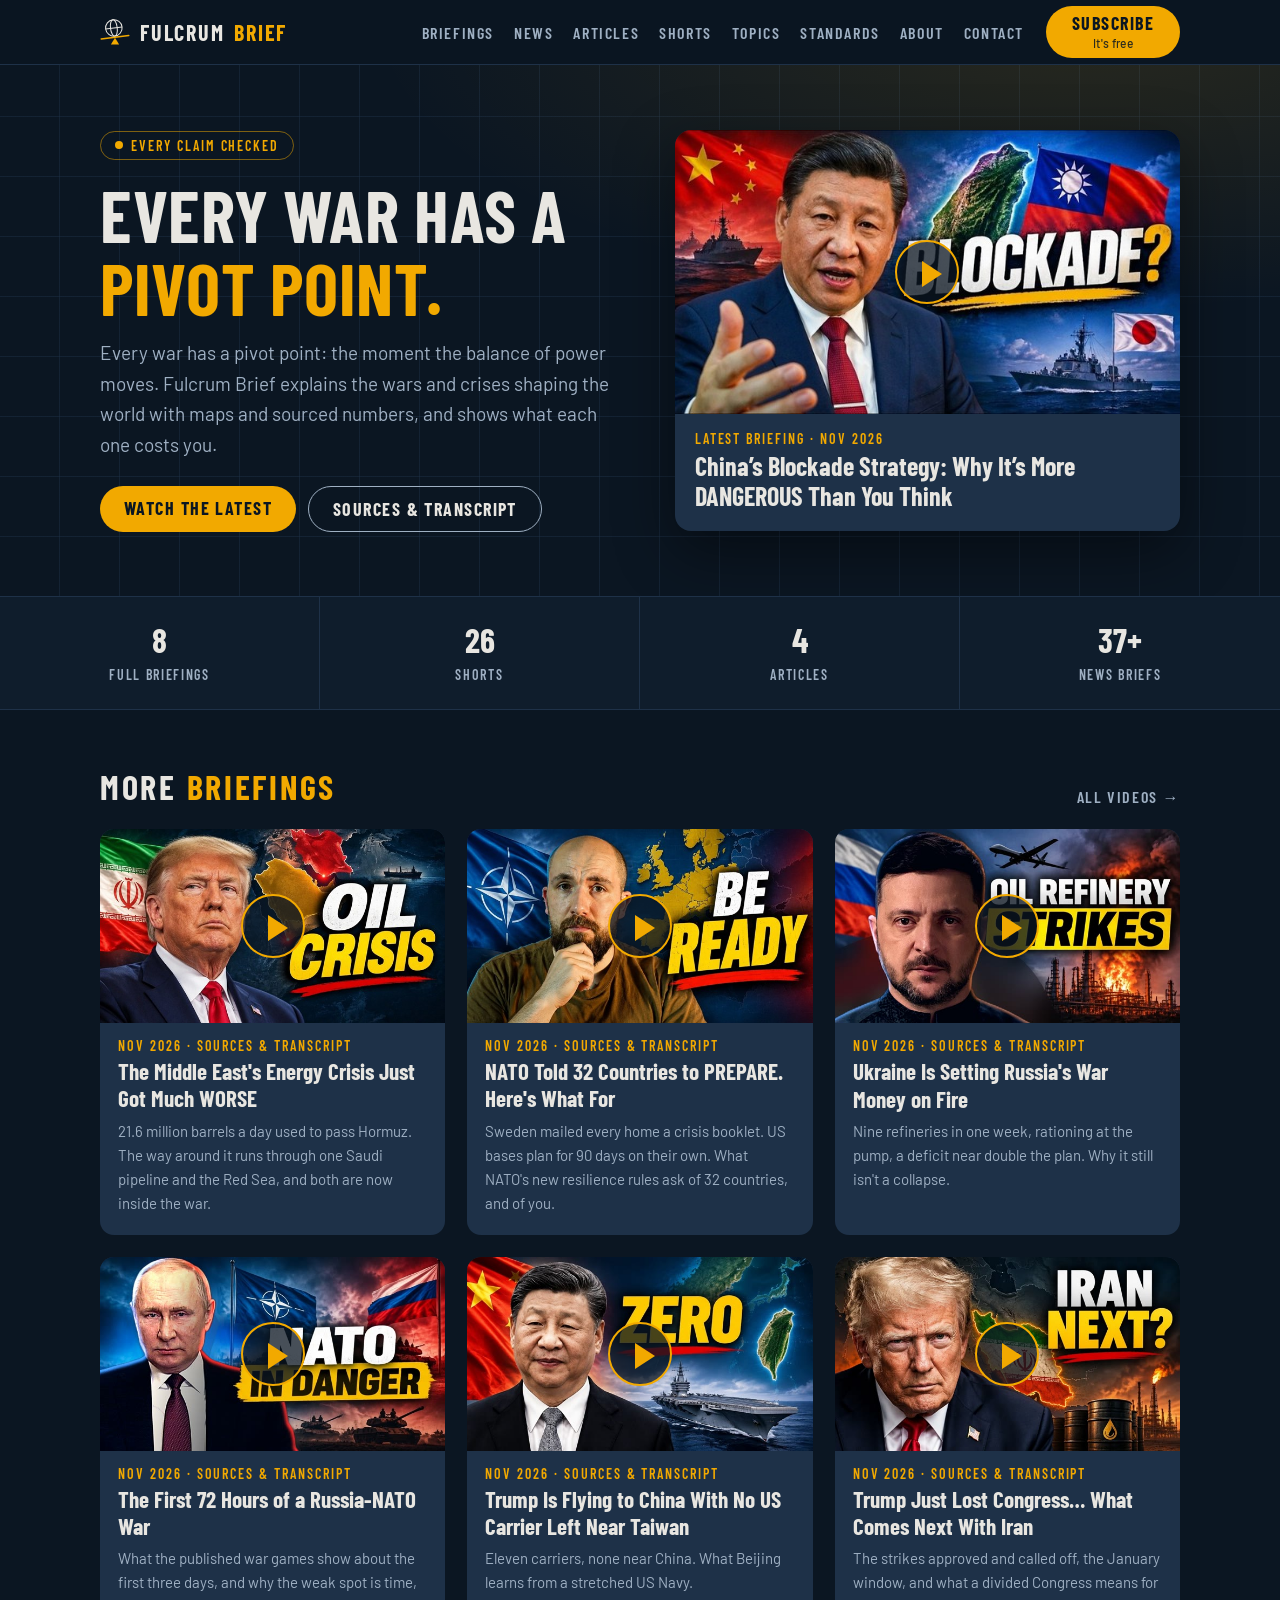
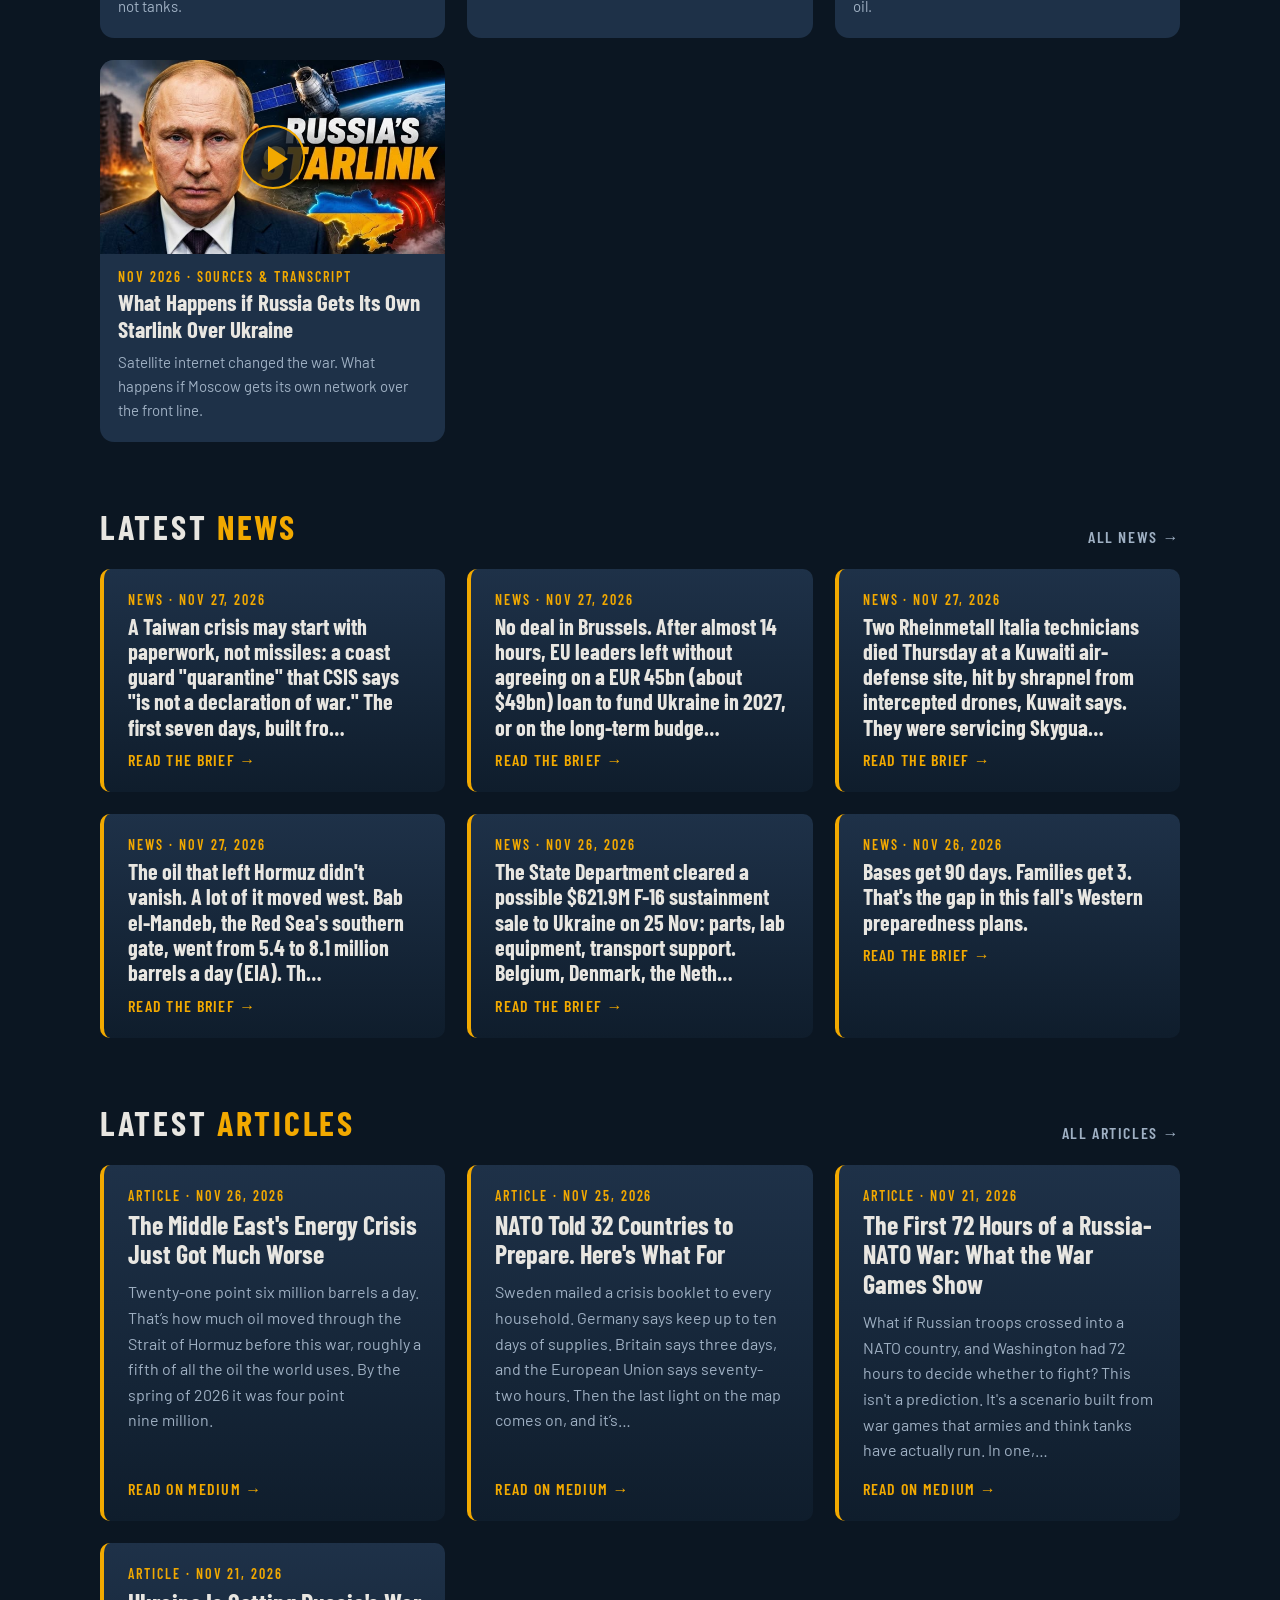
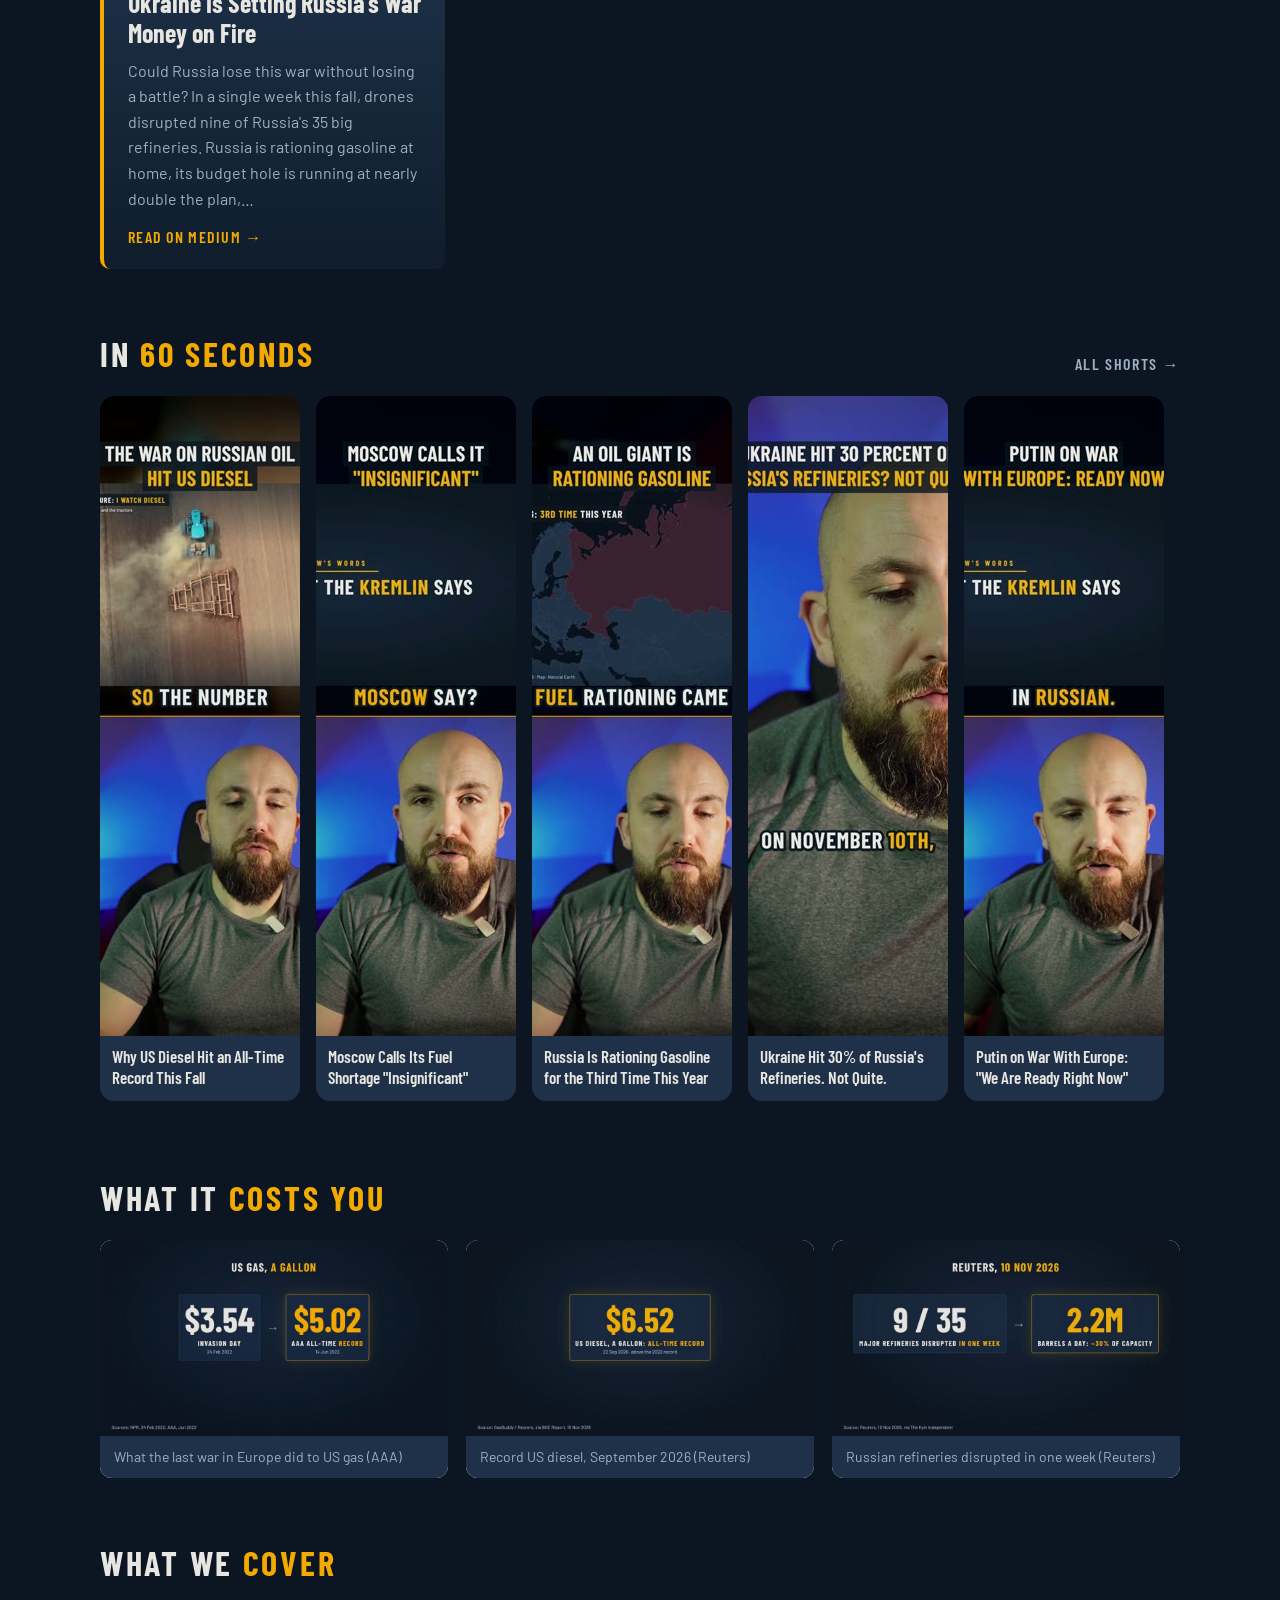
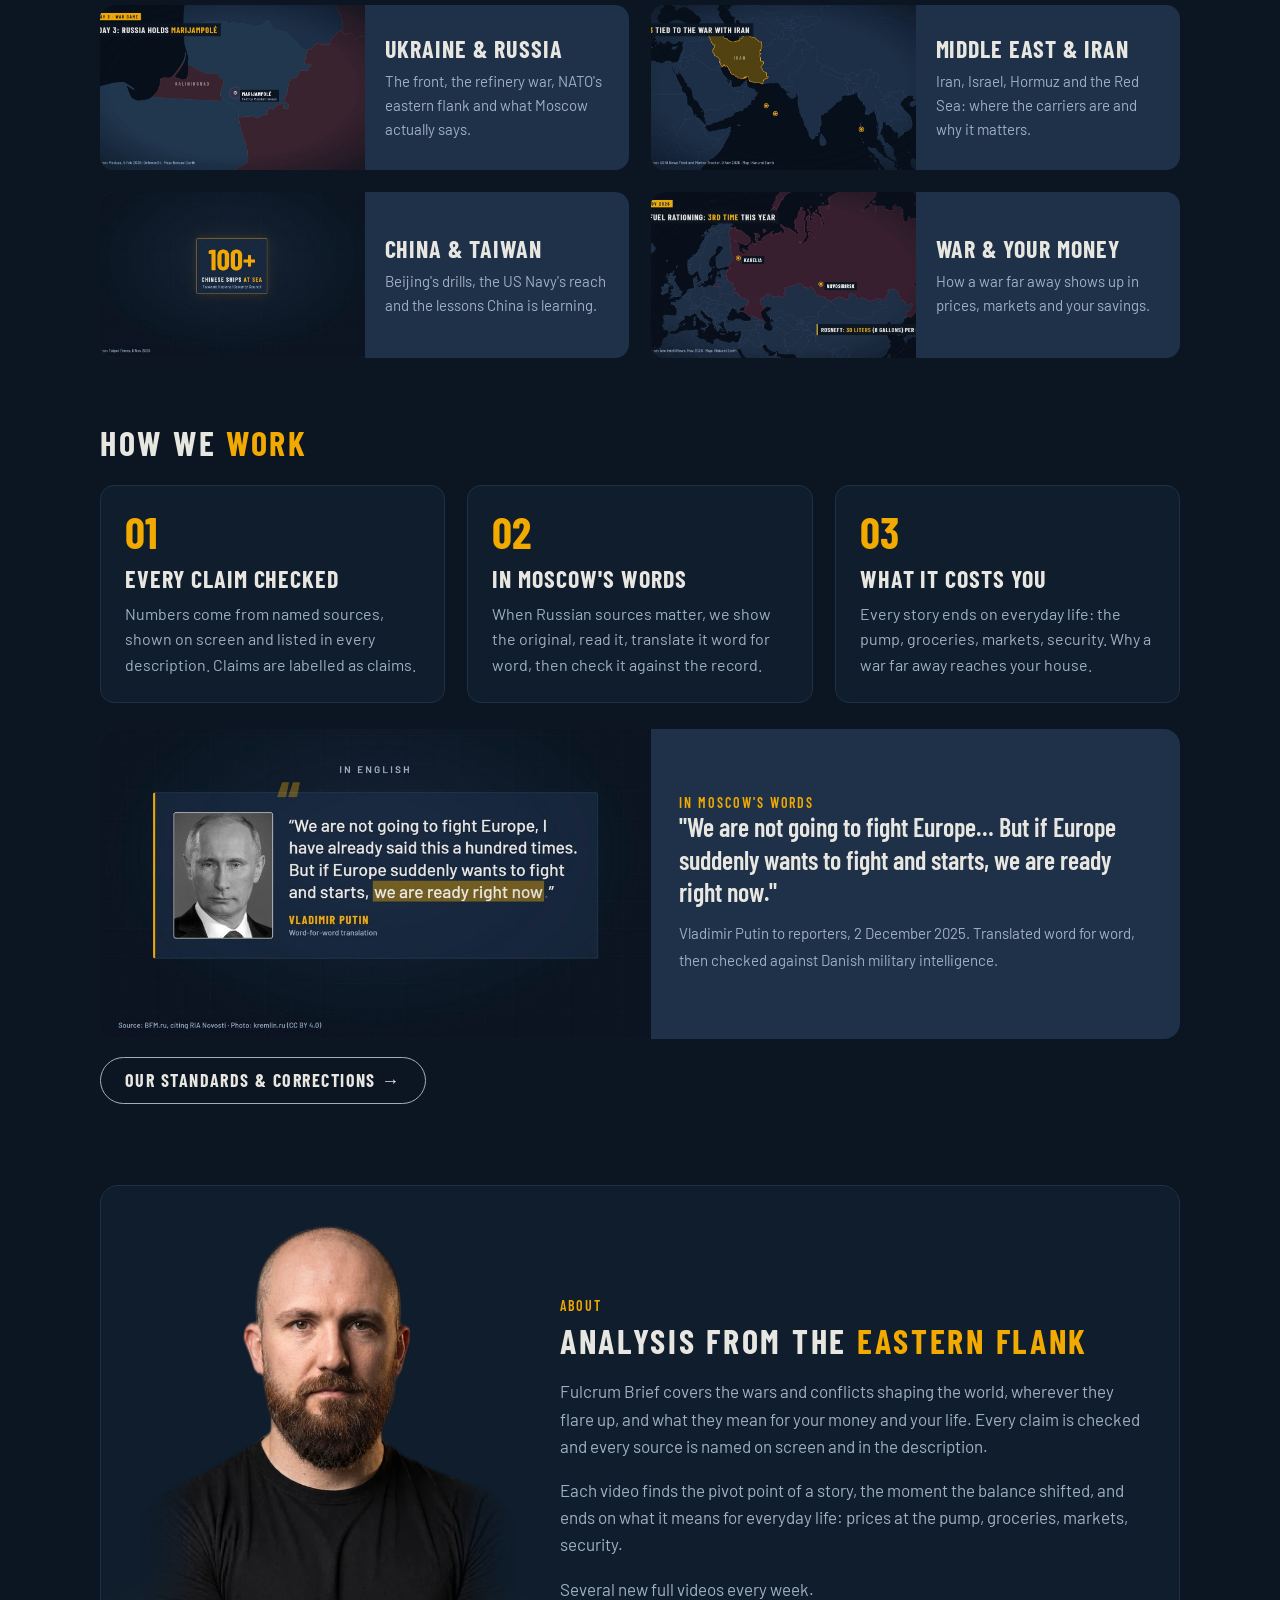
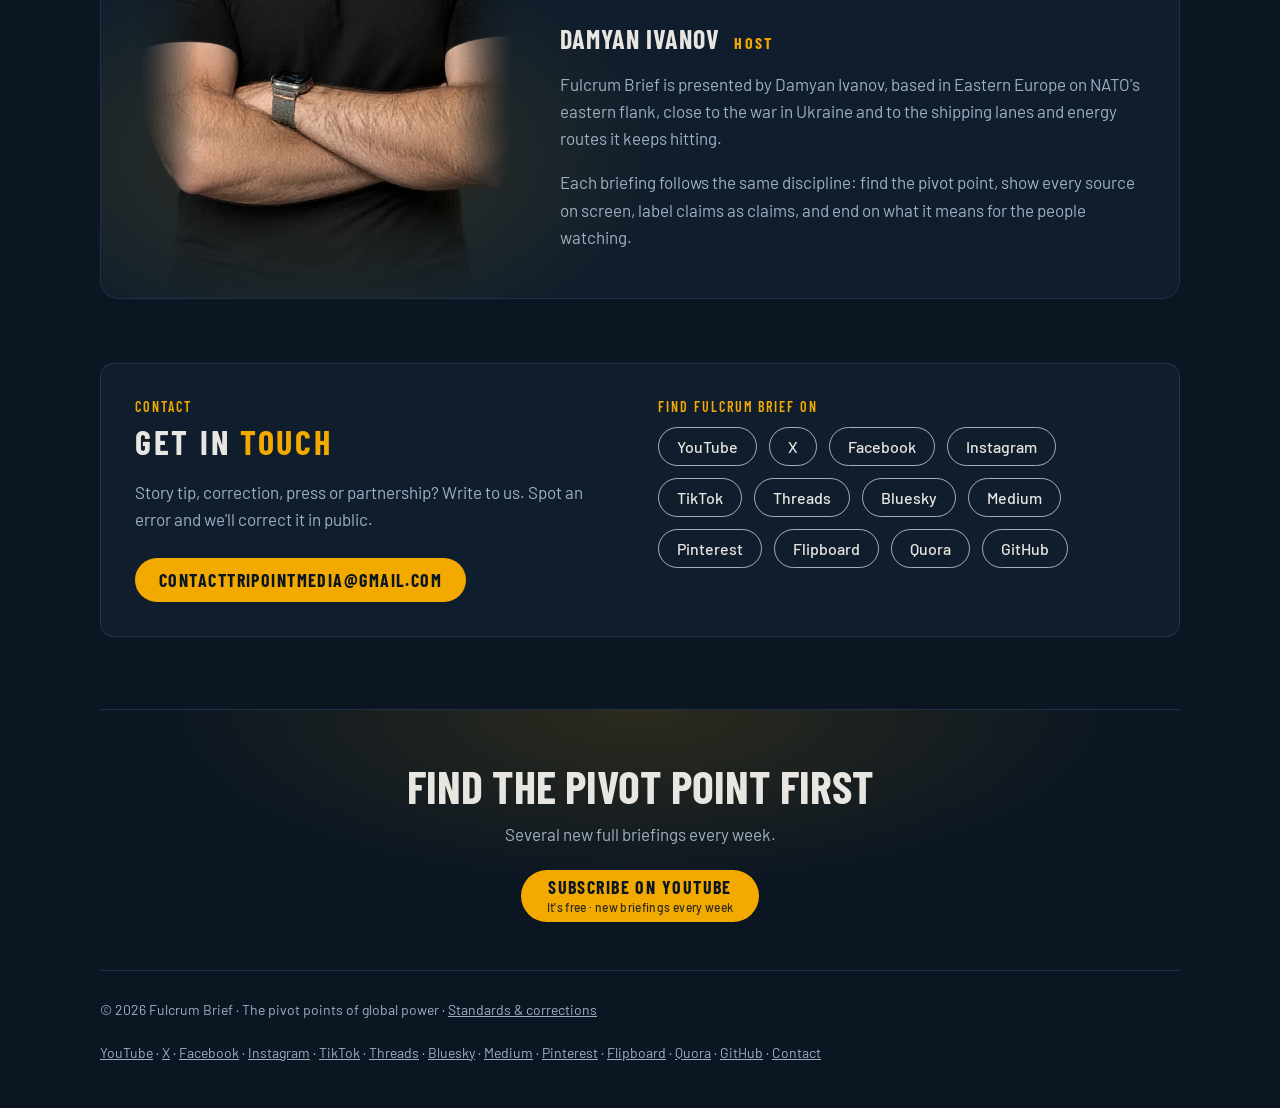
==== commit 89443e5e: "Update site" ====
--- a/index.html
+++ b/index.html
@@ -47,6 +47,7 @@
   letter-spacing:.08em;text-transform:uppercase;padding:11px 24px;border-radius:999px;white-space:nowrap}
 .btn.ghost{background:transparent;color:var(--white);border:1px solid var(--steel)}
 .btn:hover{filter:brightness(1.08)}
+.btn.sub{display:inline-flex;flex-direction:column;align-items:center;line-height:1.05;padding:8px 26px}.btn.sub small{font:500 12px Barlow,sans-serif;letter-spacing:.03em;text-transform:none;opacity:.85;margin-top:3px}
 .hero{position:relative;overflow:hidden;border-bottom:1px solid var(--slate);
   background:radial-gradient(1200px 500px at 85% -10%,rgba(242,169,0,.13),transparent 60%),
   repeating-linear-gradient(0deg,transparent 0 59px,rgba(30,49,72,.45) 59px 60px),
@@ -149,7 +150,7 @@
 <nav><div class="wrap">
   <a class="brand" href="#top"><img src="favicon.svg" alt="">Fulcrum <b>Brief</b></a>
   <div class="links"><a href="#briefings">Briefings</a><a href="/news/">News</a><a href="#articles">Articles</a><a href="#shorts">Shorts</a><a href="#topics">Topics</a><a href="/standards/">Standards</a><a href="#about">About</a><a href="#contact">Contact</a></div>
-  <a class="btn" href="https://www.youtube.com/@FulcrumBrief?sub_confirmation=1" target="_blank" rel="noopener">Subscribe</a>
+  <a class="btn sub" href="https://www.youtube.com/@FulcrumBrief?sub_confirmation=1" target="_blank" rel="noopener">Subscribe<small>It's free</small></a>
 </div></nav>
 
 <header class="hero" id="top"><div class="wrap">
@@ -438,7 +439,7 @@
   <div class="subscribe">
     <h2>Find the pivot point first</h2>
     <p>Several new full briefings every week.</p>
-    <a class="btn" href="https://www.youtube.com/@FulcrumBrief?sub_confirmation=1" target="_blank" rel="noopener">Subscribe on YouTube</a>
+    <a class="btn sub" href="https://www.youtube.com/@FulcrumBrief?sub_confirmation=1" target="_blank" rel="noopener">Subscribe on YouTube<small>It's free · new briefings every week</small></a>
   </div>
 </main>
 
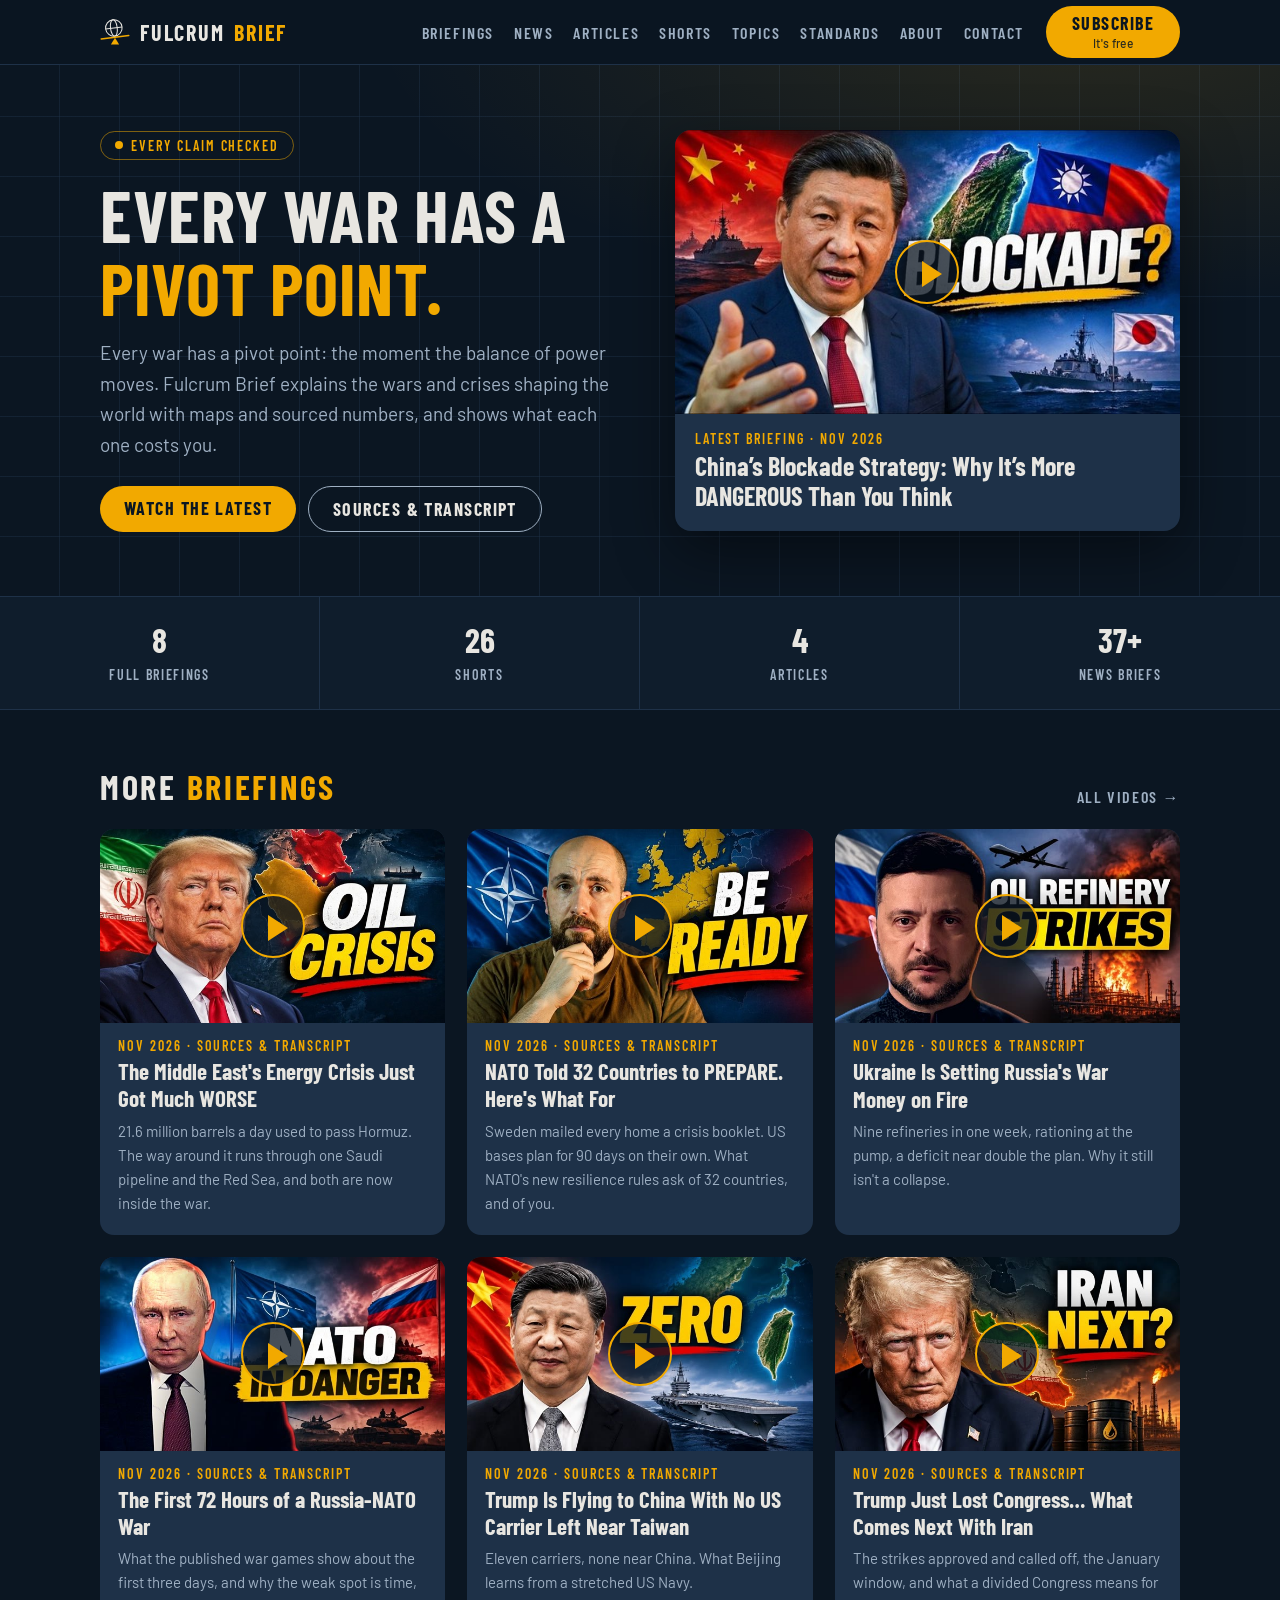
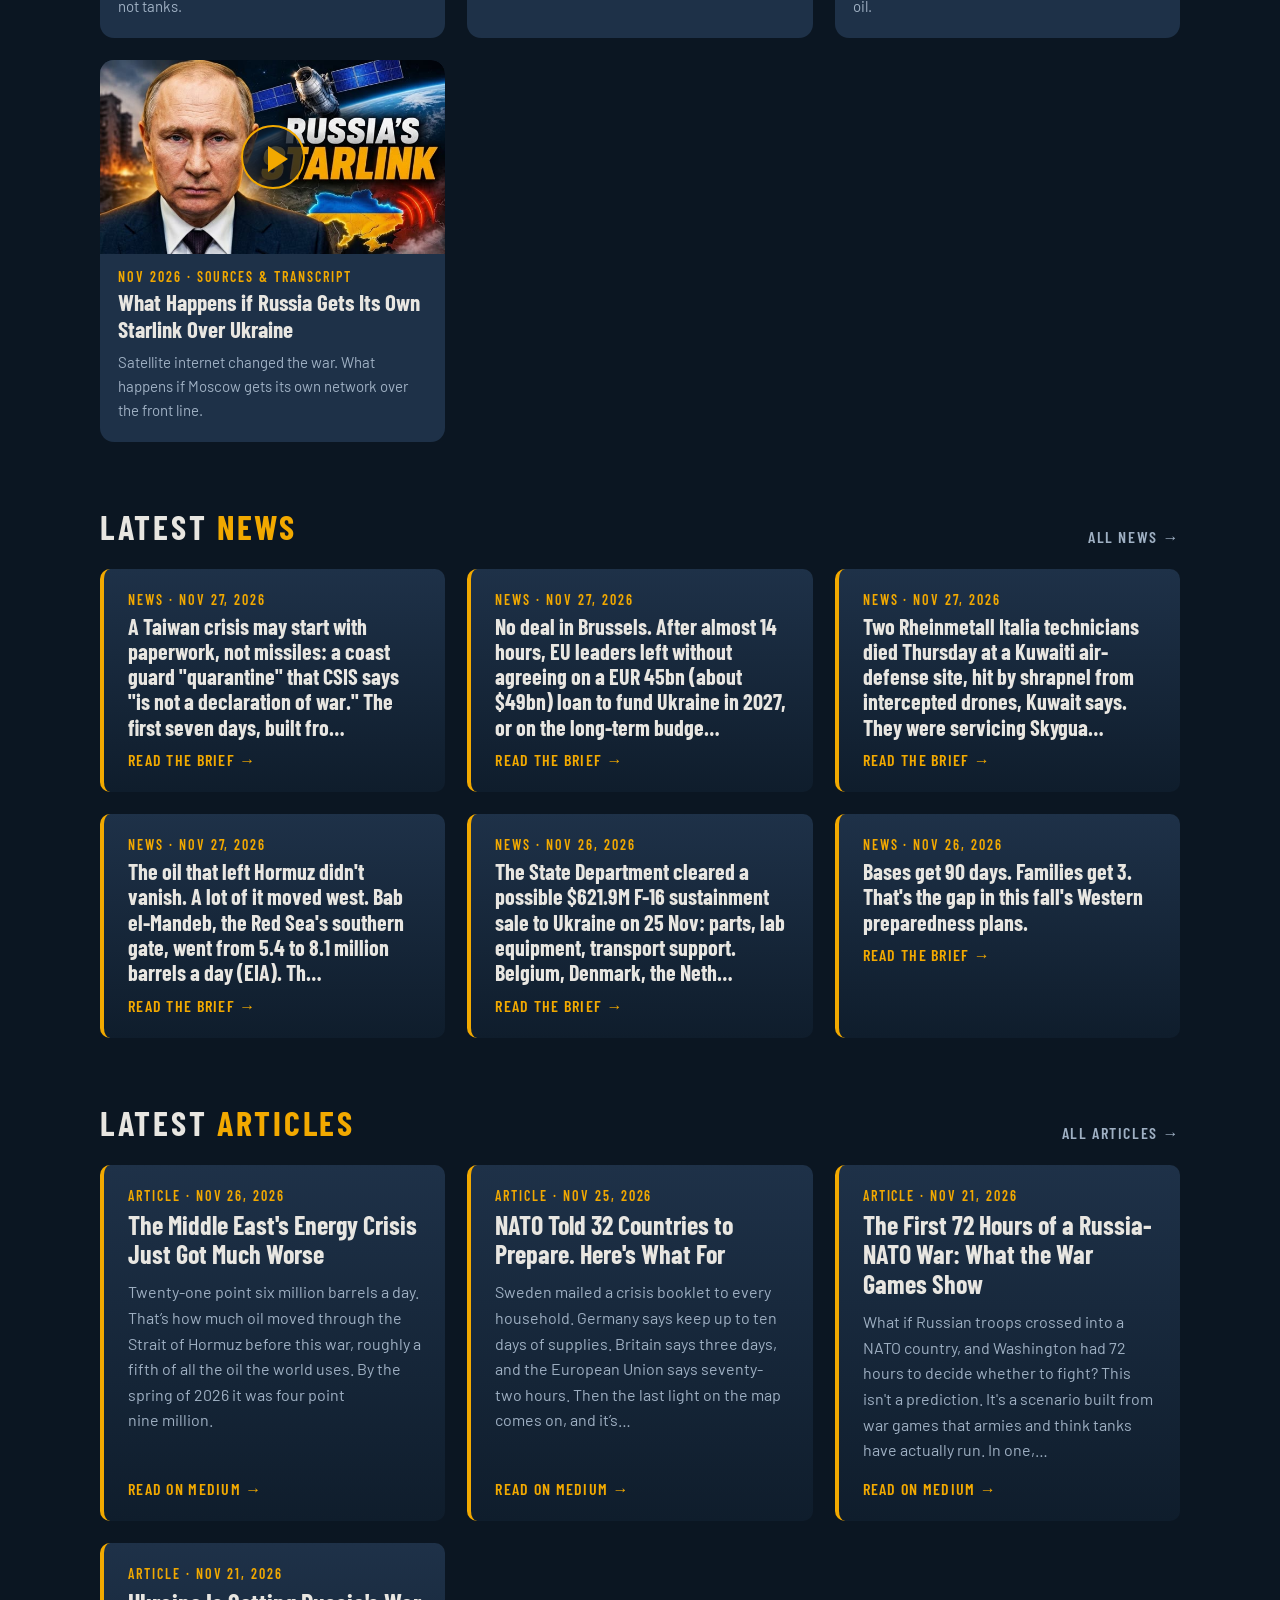
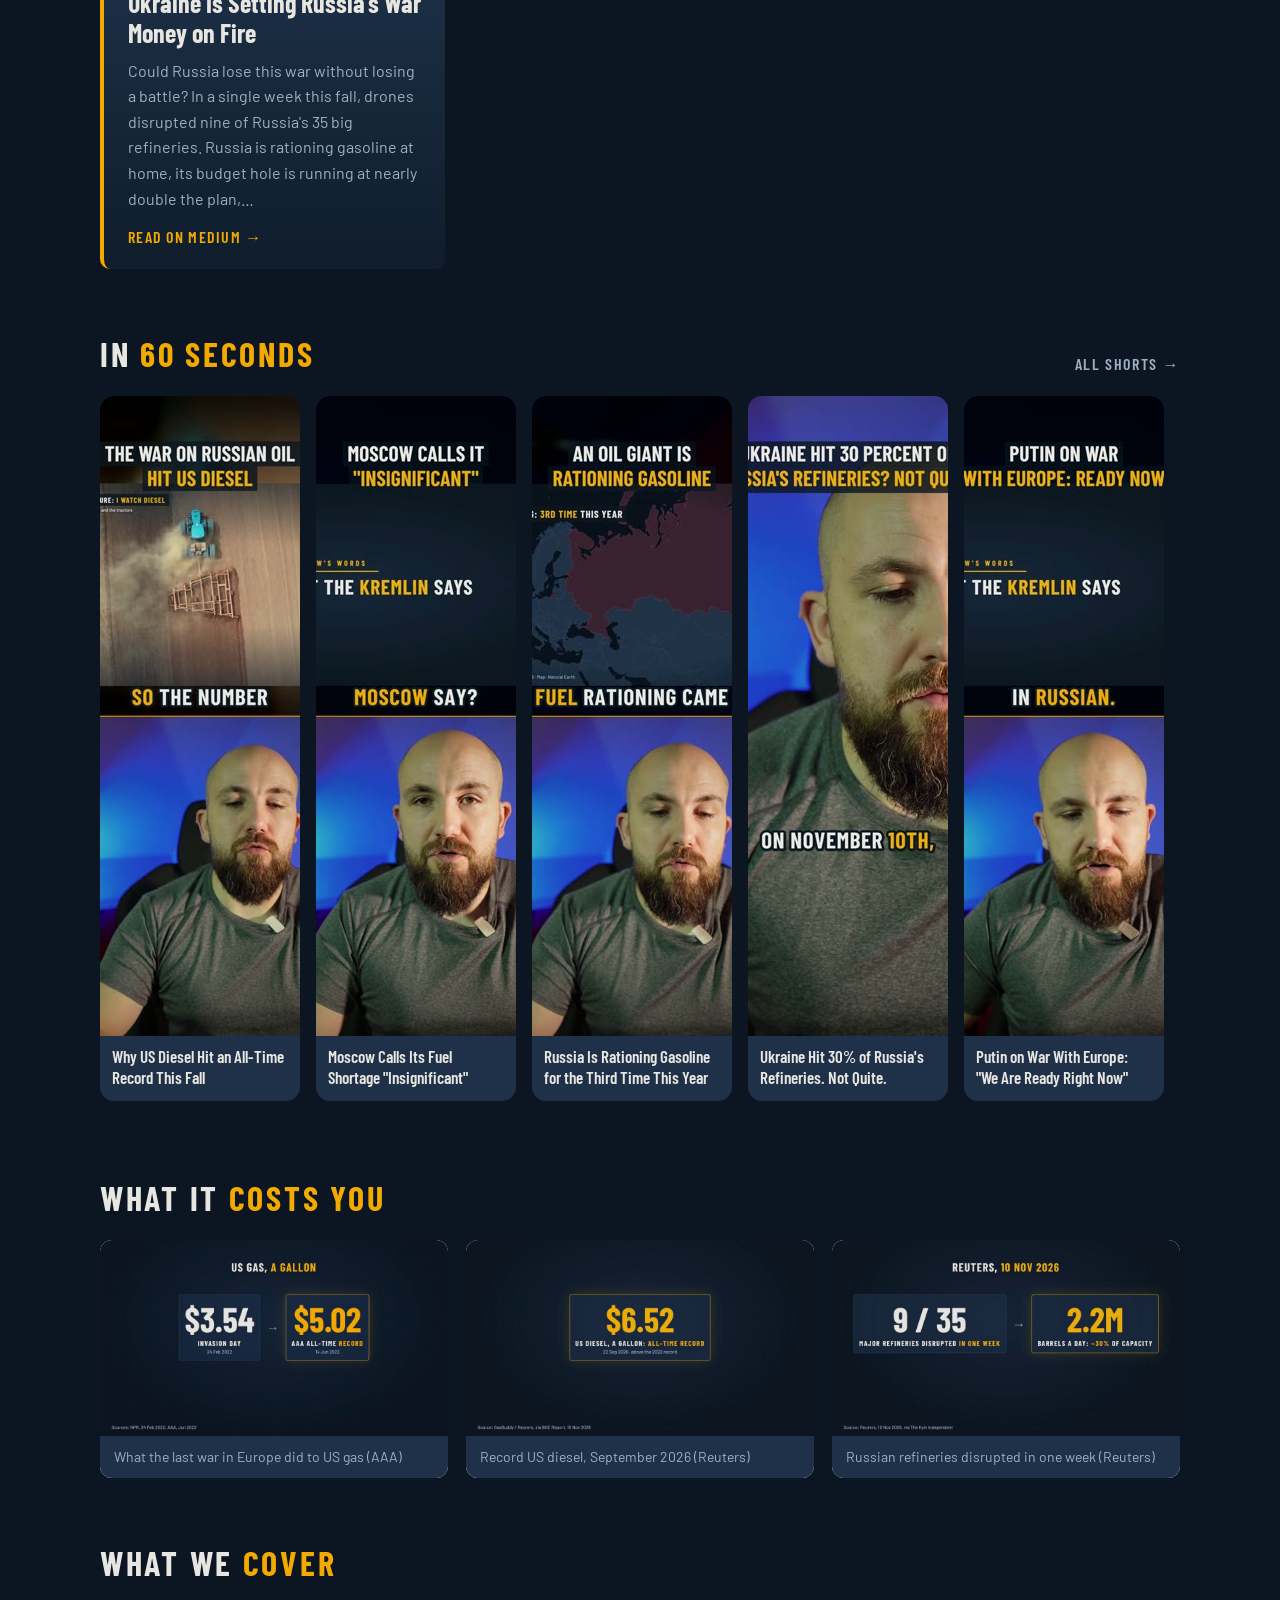
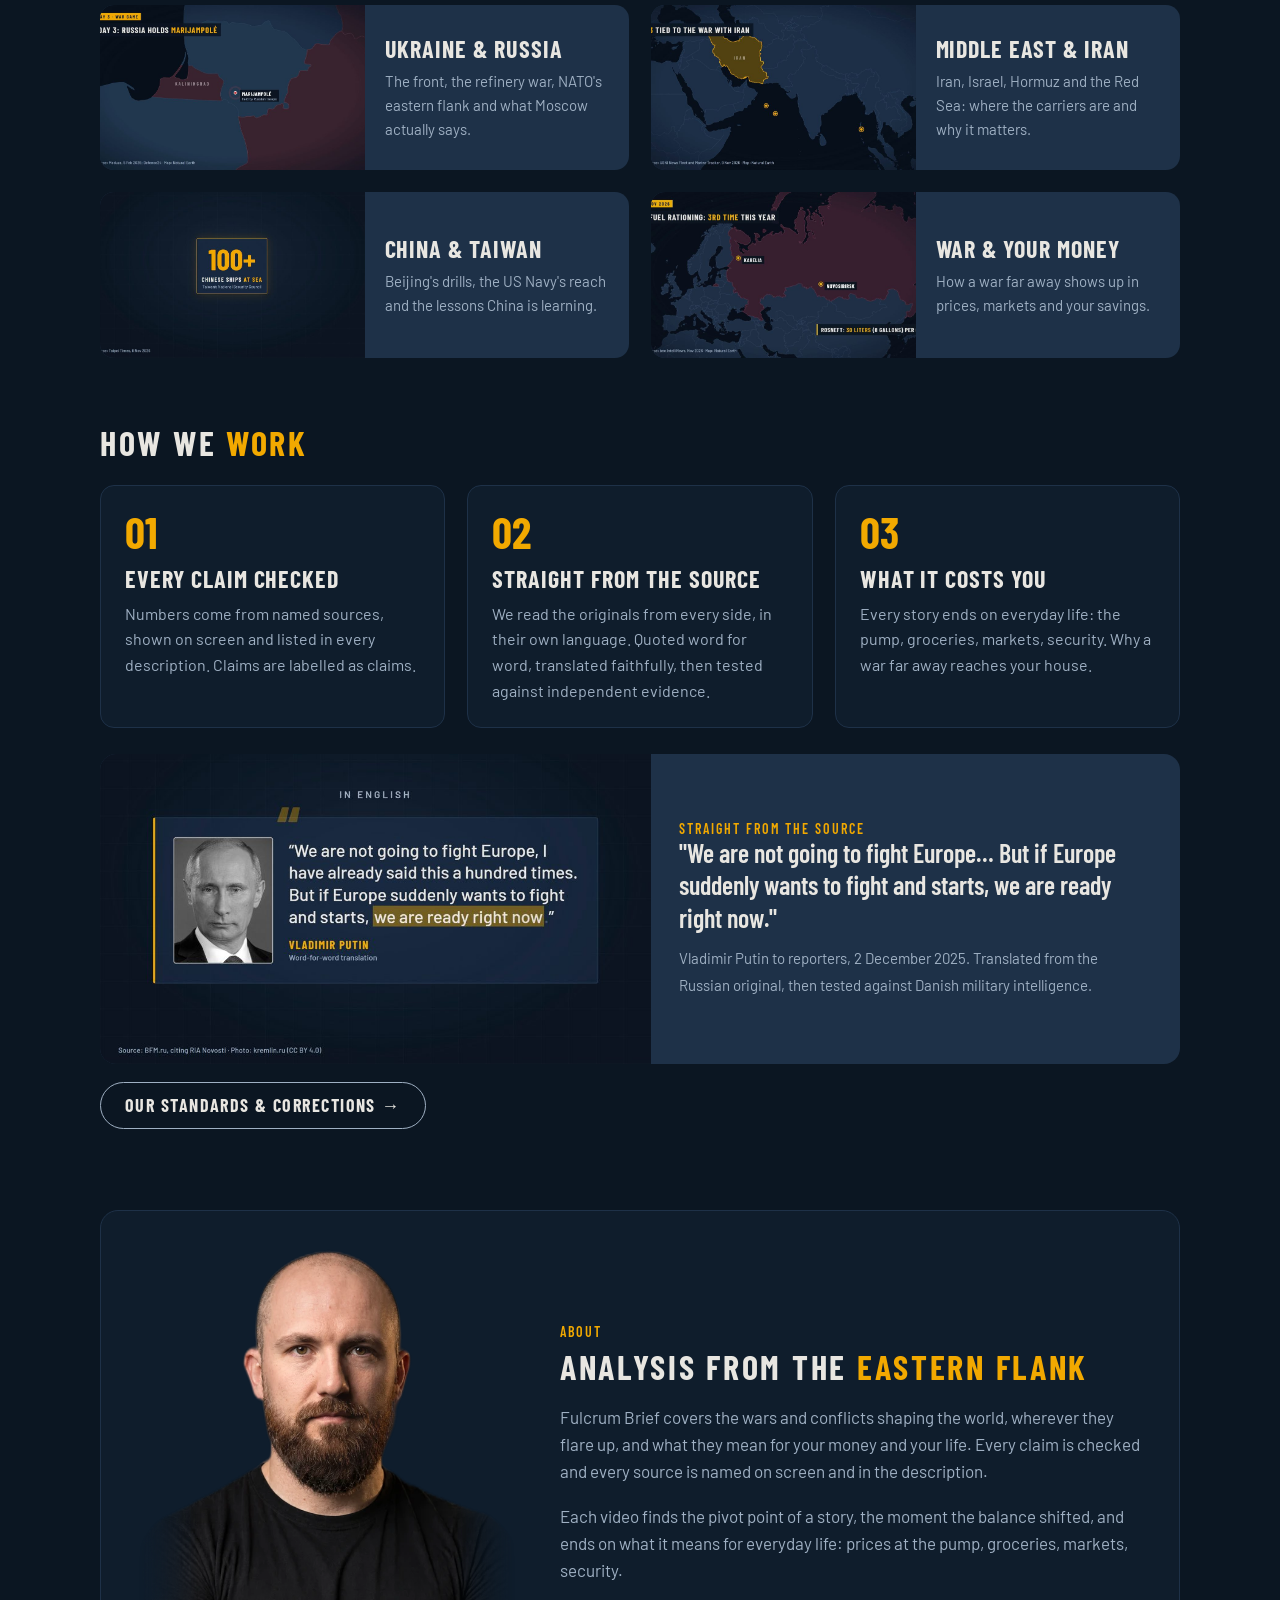
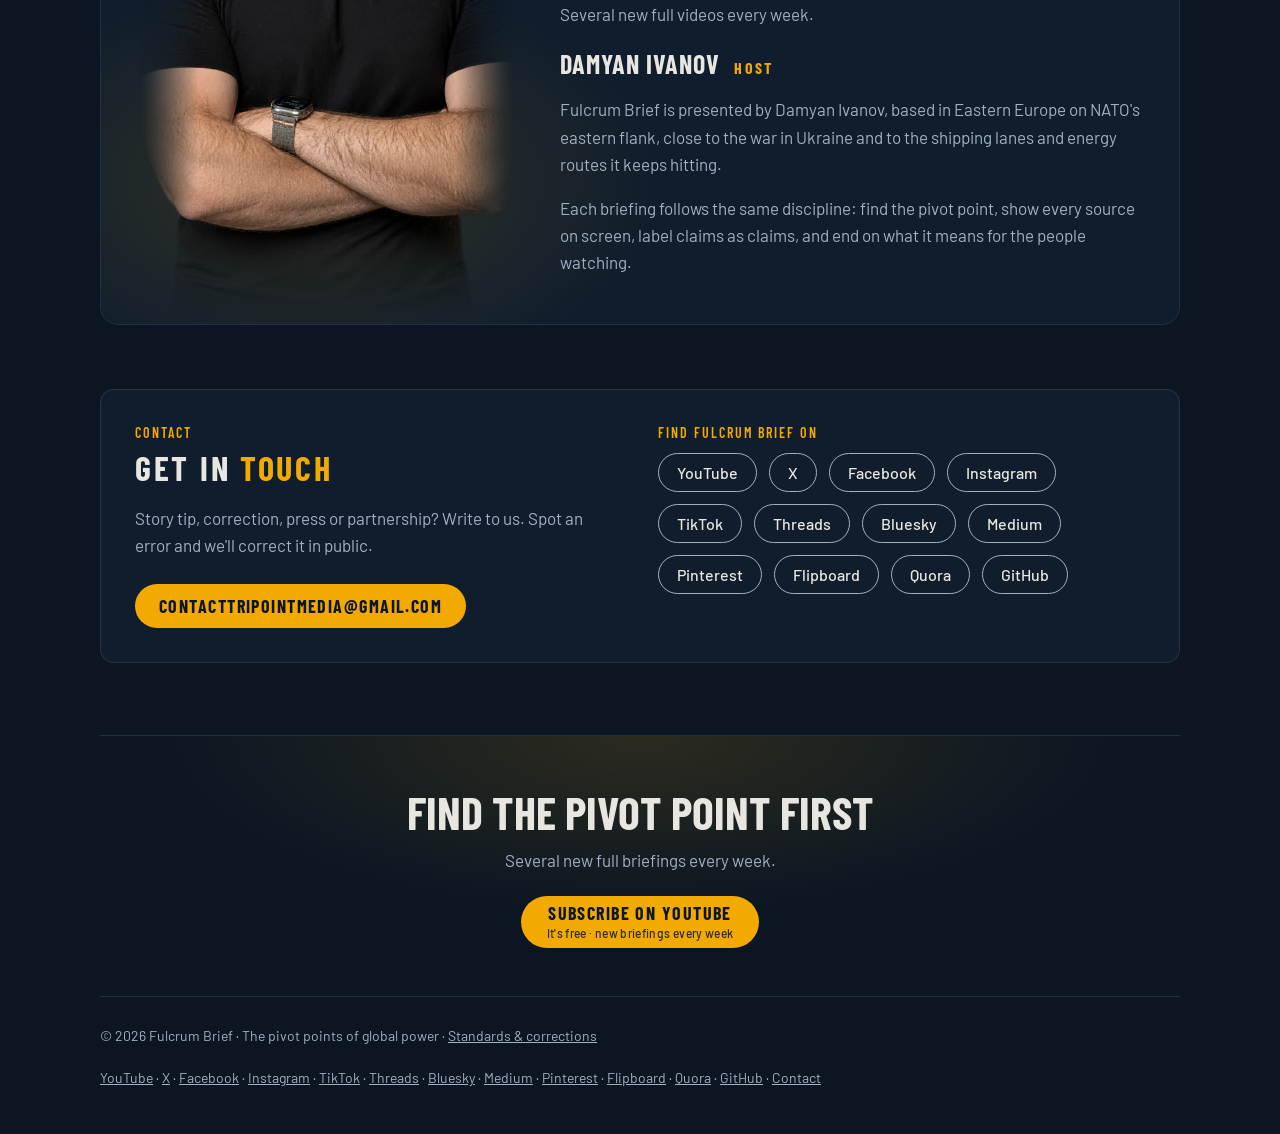
==== commit 312a5dcc: "Update site" ====
--- a/index.html
+++ b/index.html
@@ -383,14 +383,14 @@
     <div class="sechead"><h2 class="sec">How we <span>work</span></h2></div>
     <div class="method">
       <div><span class="n">01</span><h3>Every claim checked</h3><p>Numbers come from named sources, shown on screen and listed in every description. Claims are labelled as claims.</p></div>
-      <div><span class="n">02</span><h3>In Moscow's words</h3><p>When Russian sources matter, we show the original, read it, translate it word for word, then check it against the record.</p></div>
+      <div><span class="n">02</span><h3>Straight from the source</h3><p>We read the originals from every side, in their own language. Quoted word for word, translated faithfully, then tested against independent evidence.</p></div>
       <div><span class="n">03</span><h3>What it costs you</h3><p>Every story ends on everyday life: the pump, groceries, markets, security. Why a war far away reaches your house.</p></div>
     </div>
     <div class="quote">
-      <img src="img/quote-putin.jpg" alt="In Moscow's words: Putin quote card" loading="lazy" width="960" height="540">
-      <div><span class="kicker">In Moscow's words</span>
+      <img src="img/quote-putin.jpg" alt="Putin quote card with the Russian original and translation" loading="lazy" width="960" height="540">
+      <div><span class="kicker">Straight from the source</span>
         <blockquote>"We are not going to fight Europe… But if Europe suddenly wants to fight and starts, we are ready right now."</blockquote>
-        <cite>Vladimir Putin to reporters, 2 December 2025. Translated word for word, then checked against Danish military intelligence.</cite></div>
+        <cite>Vladimir Putin to reporters, 2 December 2025. Translated from the Russian original, then tested against Danish military intelligence.</cite></div>
     </div>
     <p style="margin-top:18px"><a class="btn ghost" href="/standards/">Our standards &amp; corrections →</a></p>
   </section>
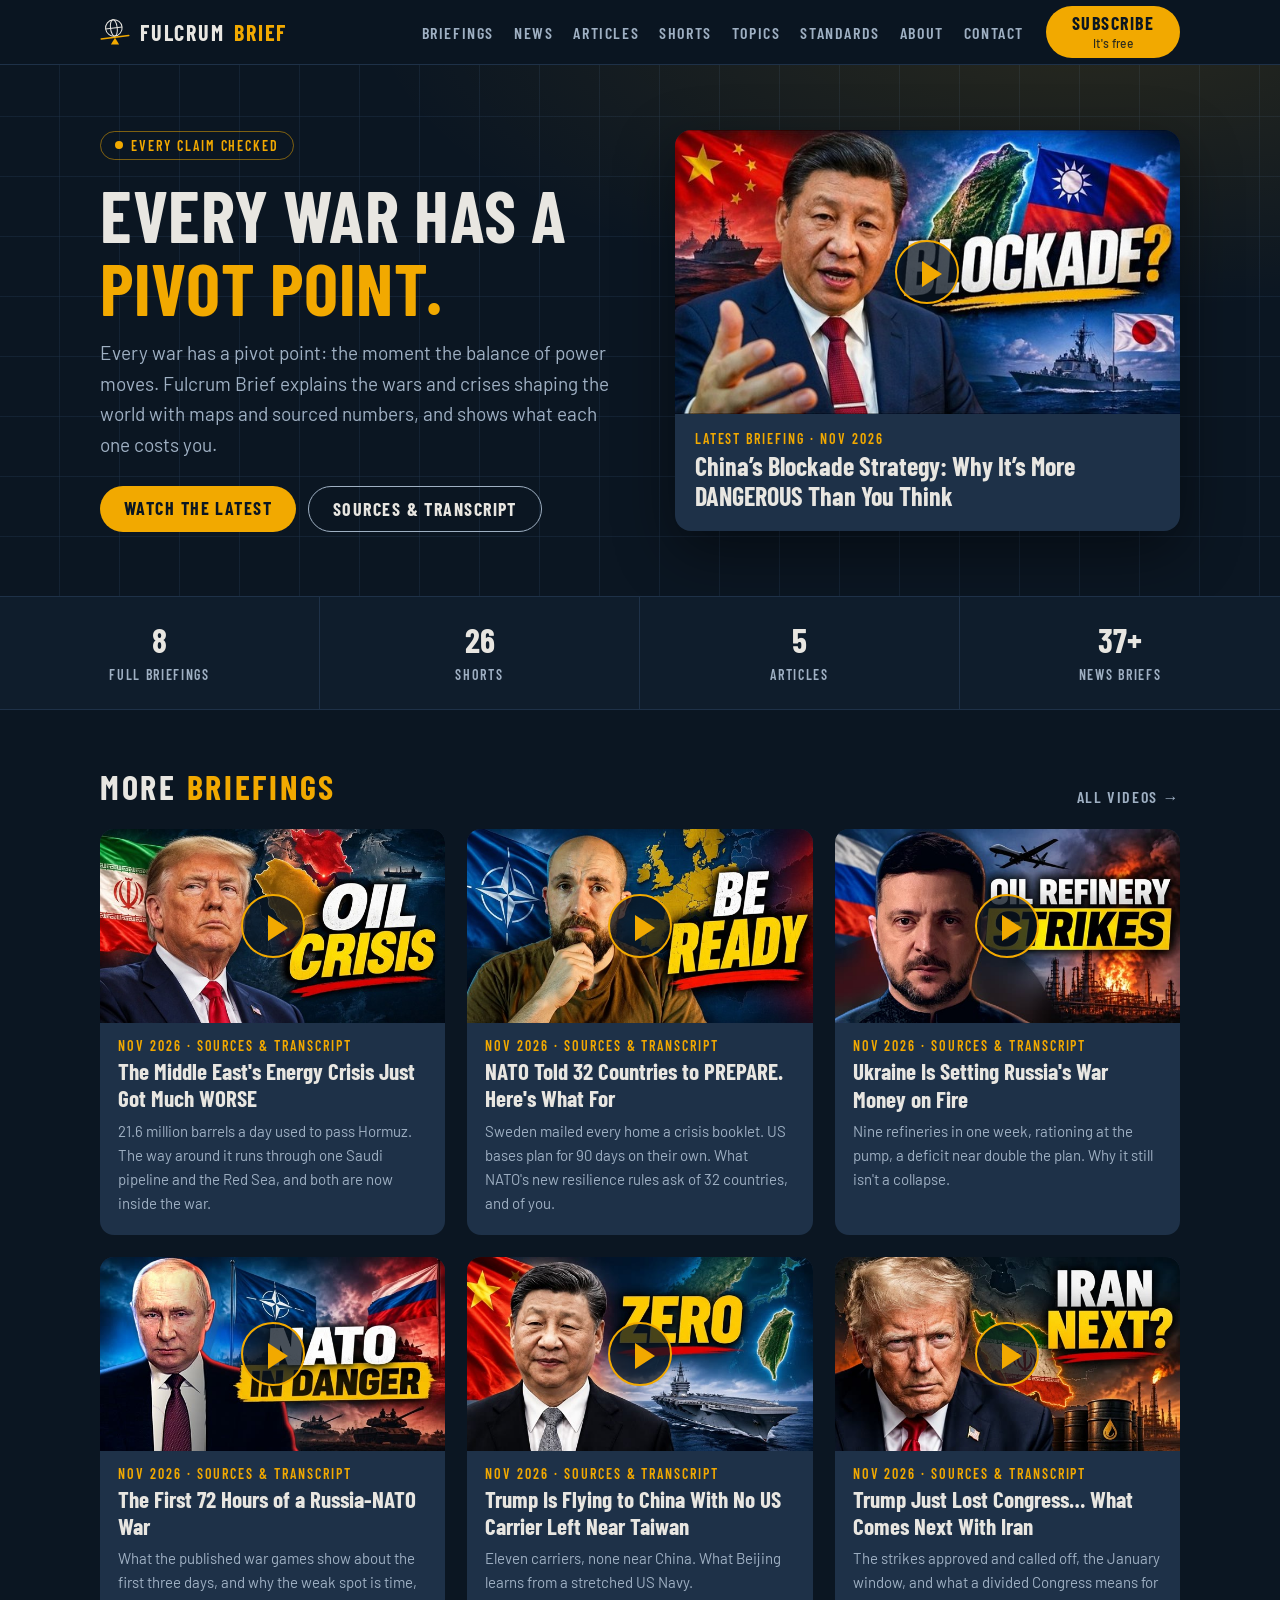
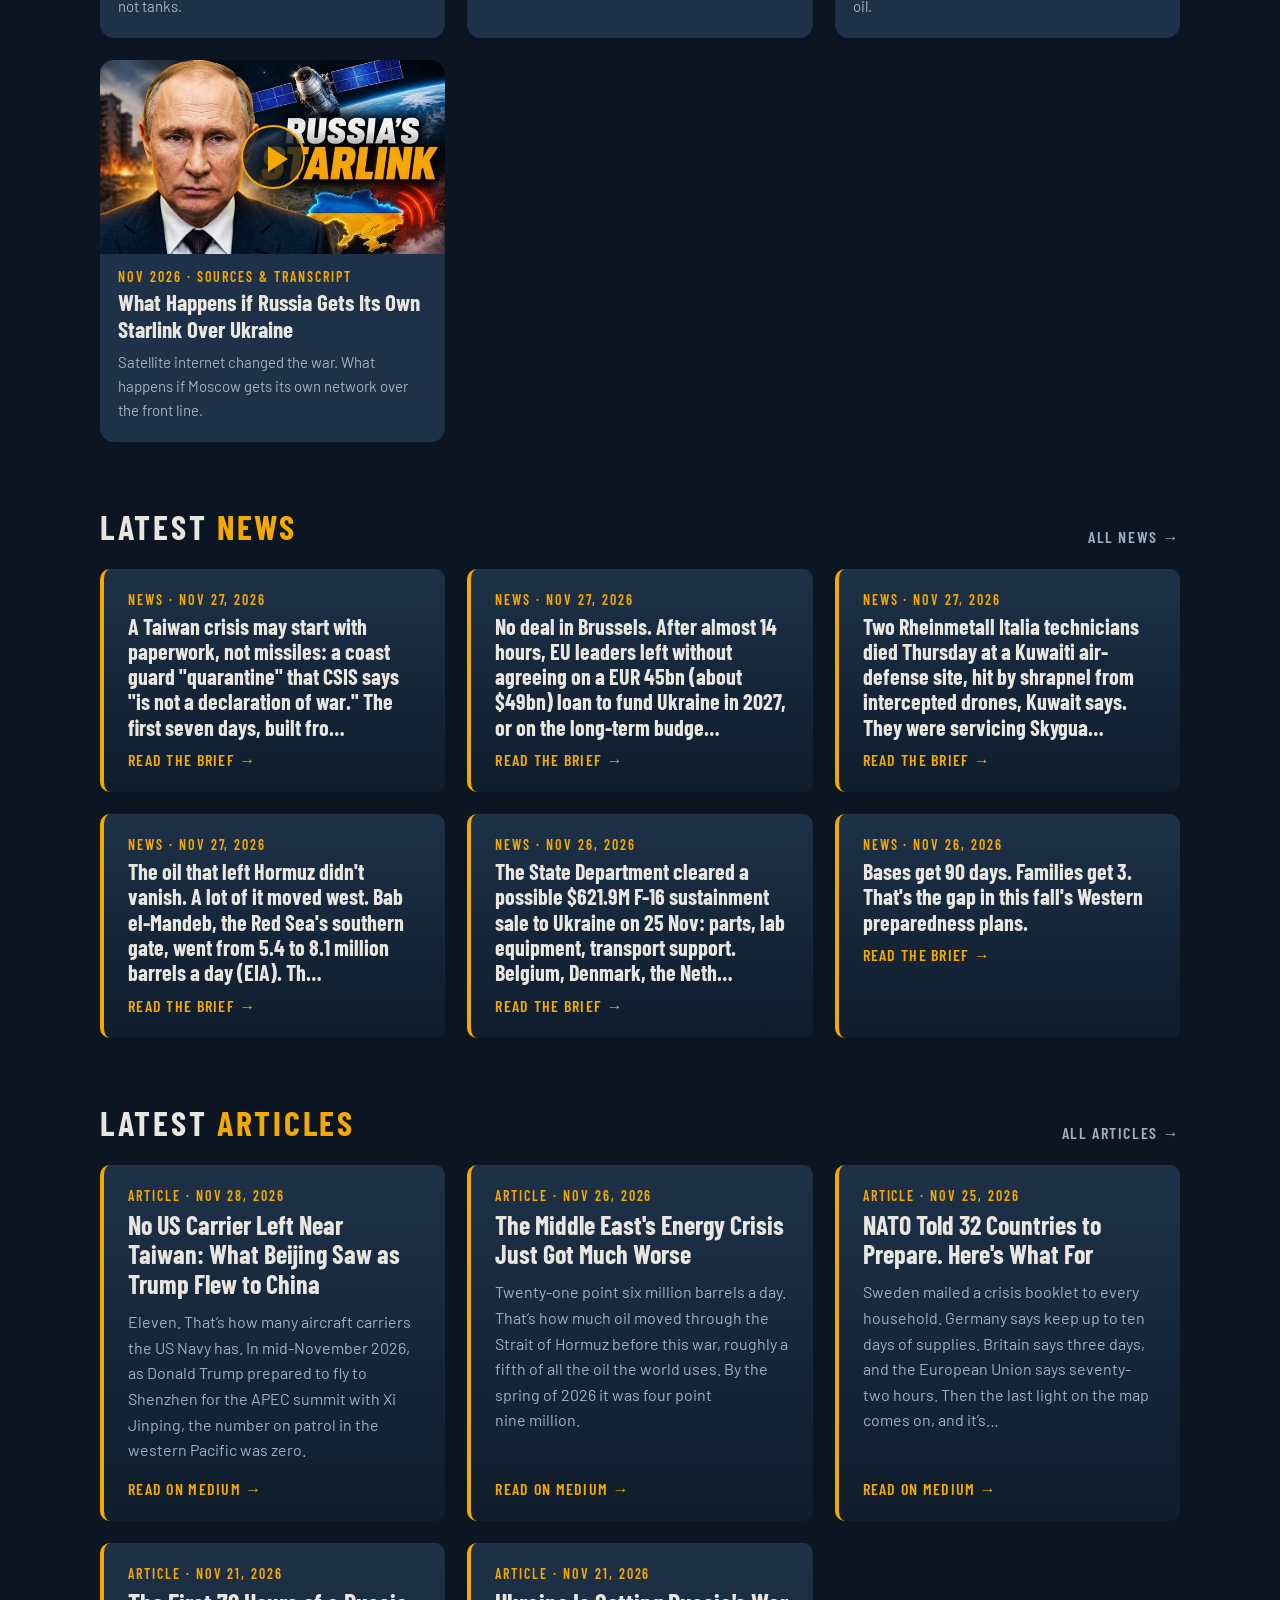
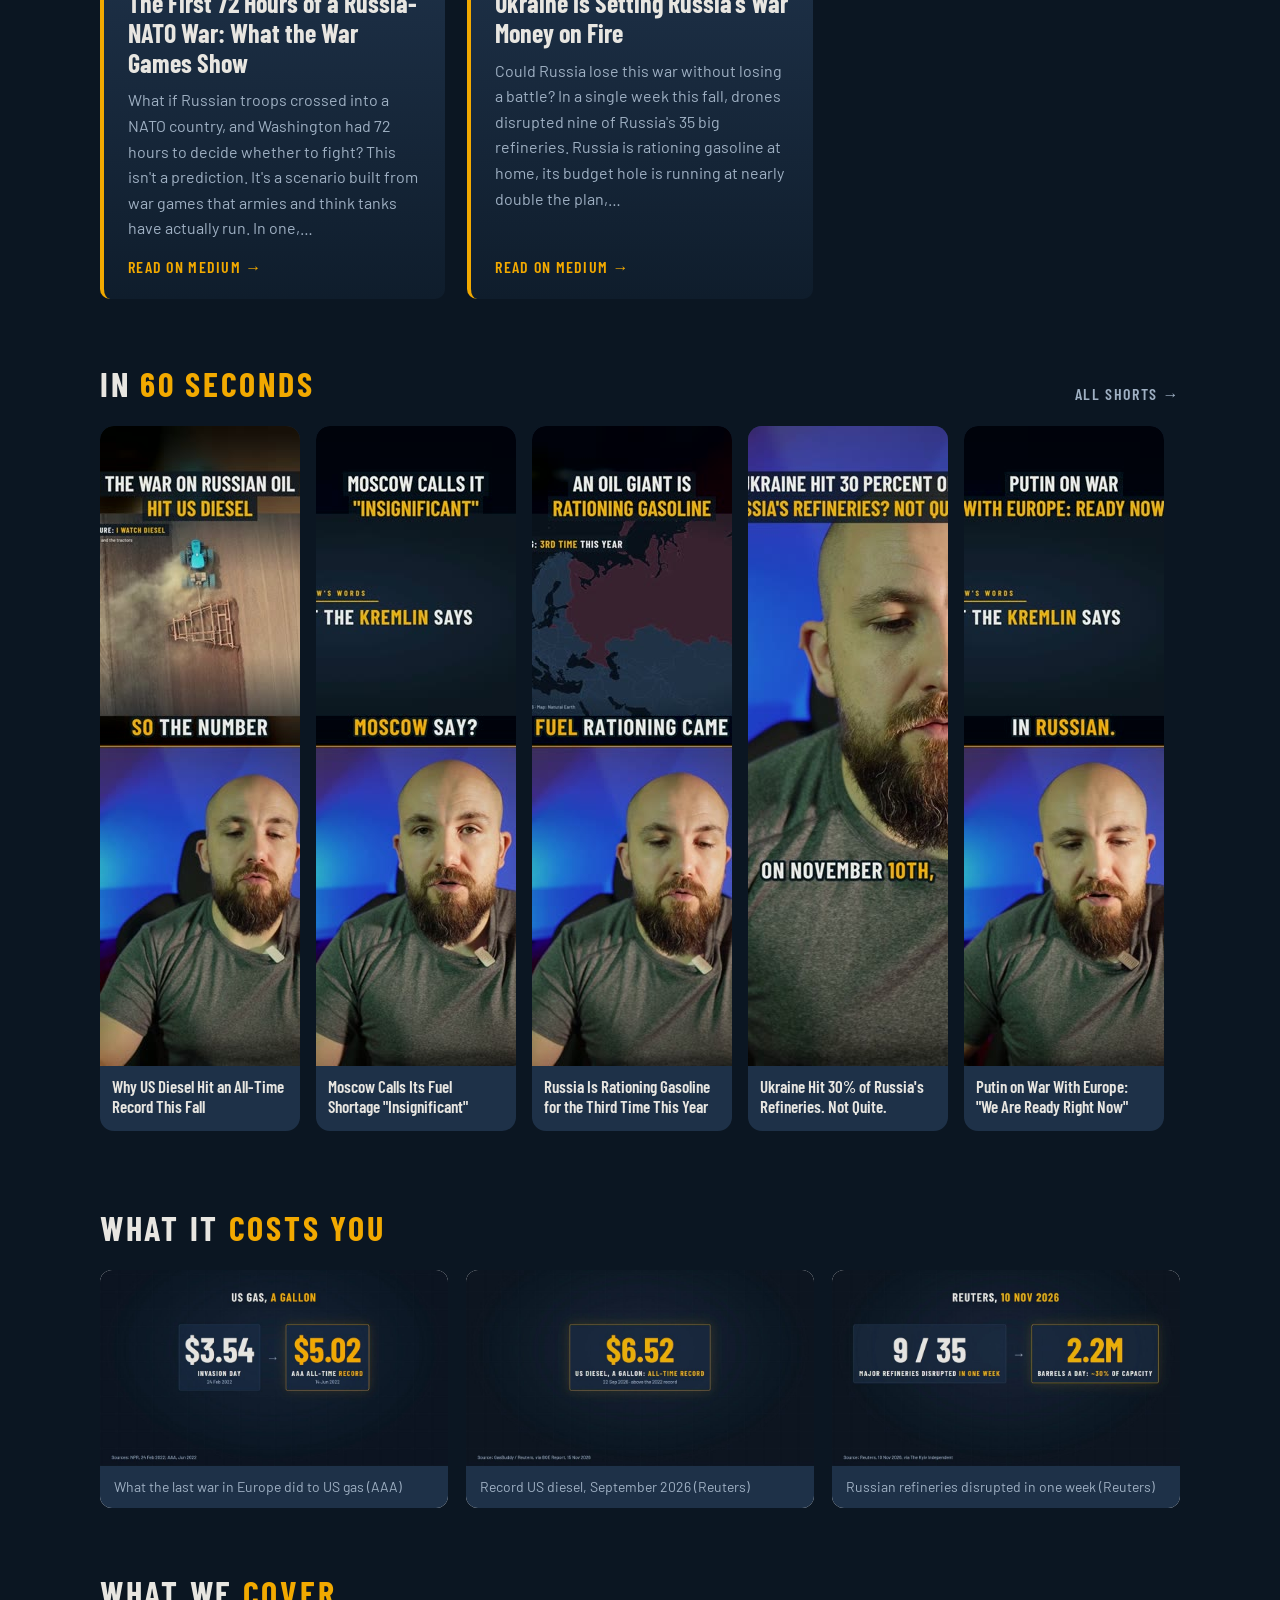
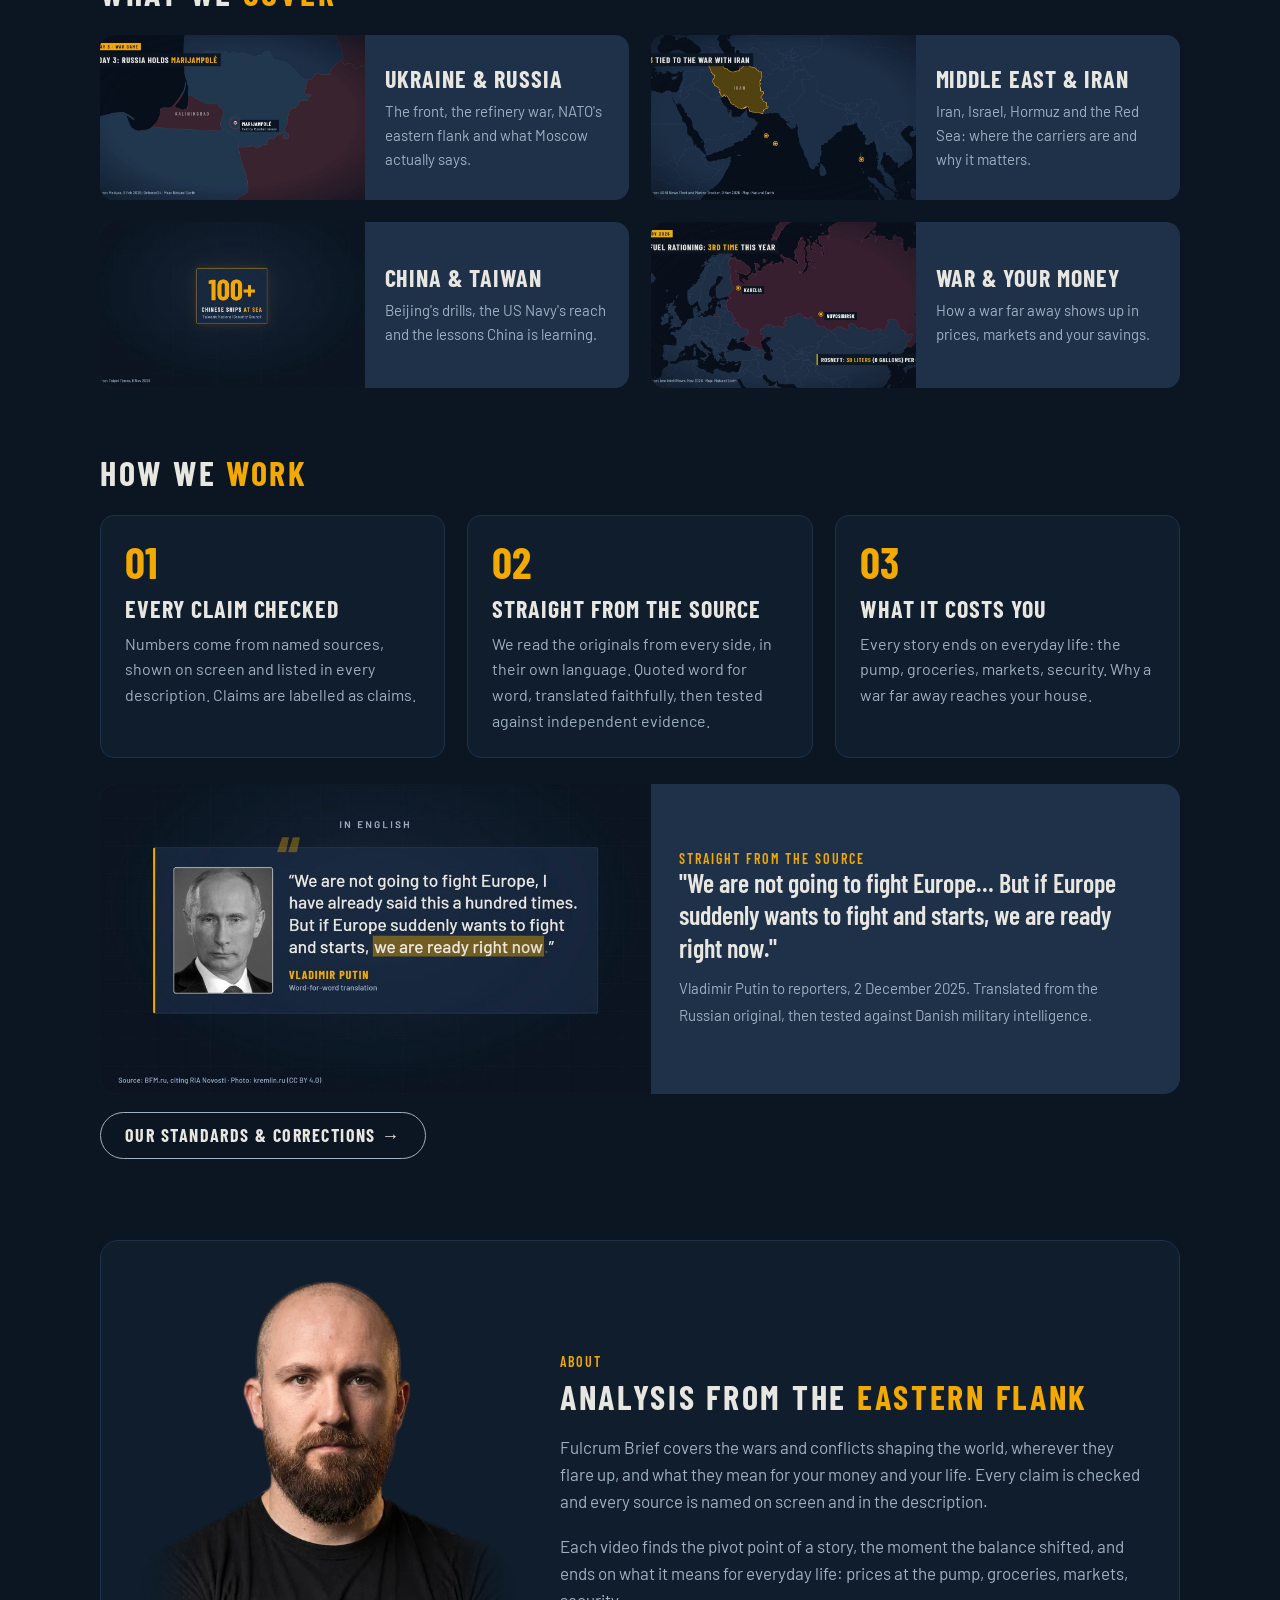
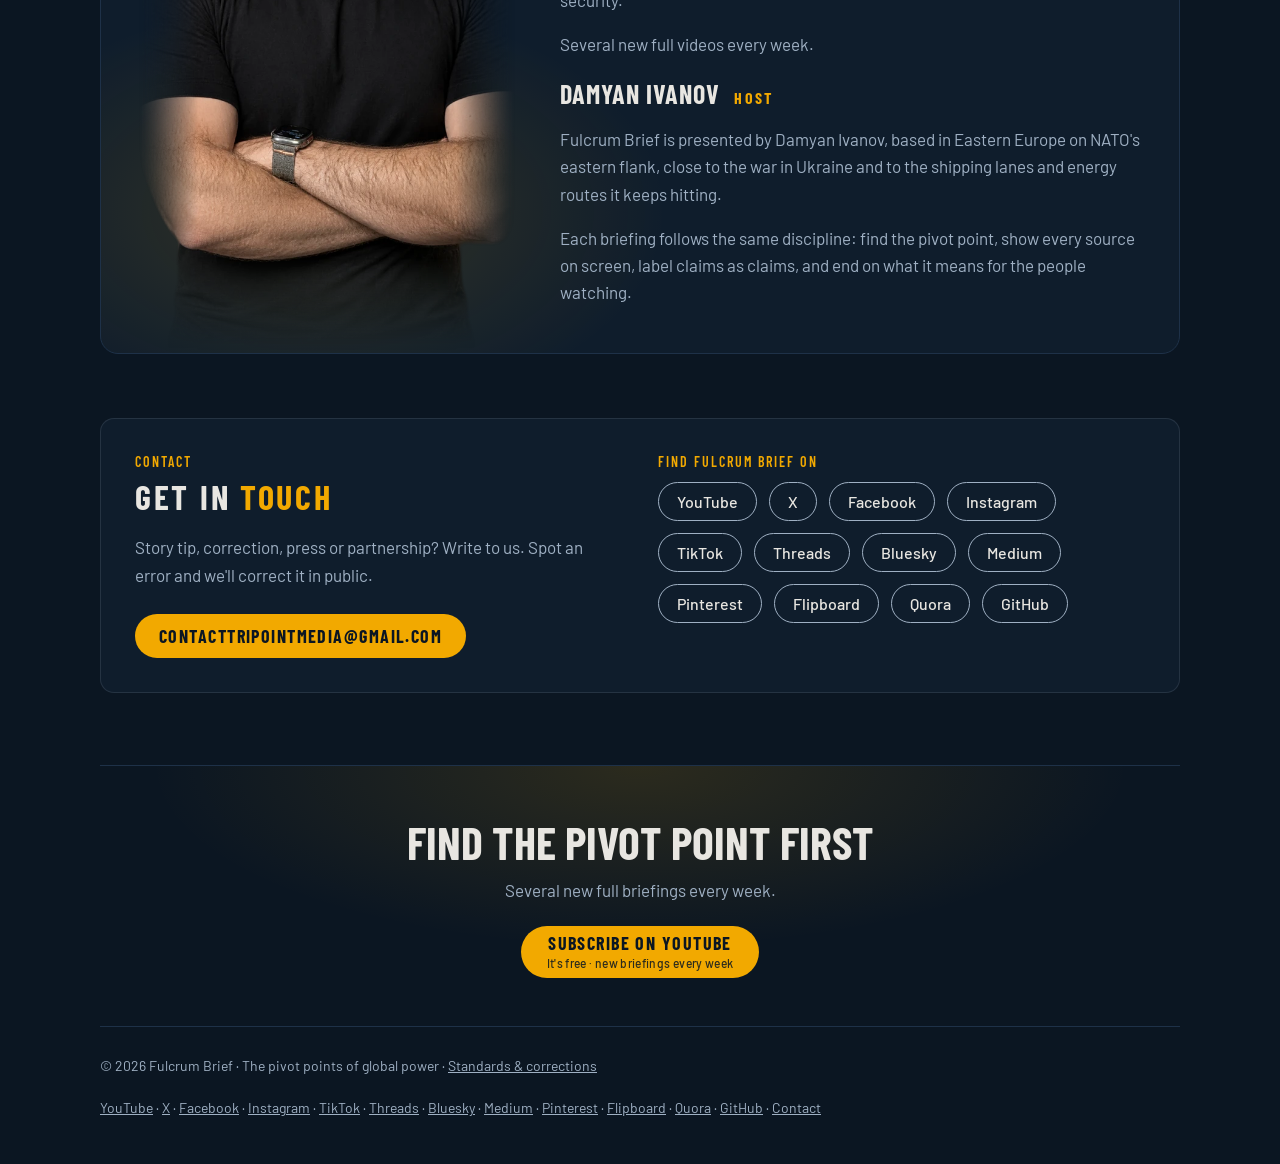
==== commit fa63ba76: "Update site" ====
--- a/index.html
+++ b/index.html
@@ -172,7 +172,7 @@
 <div class="stats">
   <div><b>8</b><span>Full briefings</span></div>
   <div><b>26</b><span>Shorts</span></div>
-  <div><b>4</b><span>Articles</span></div>
+  <div><b>5</b><span>Articles</span></div>
   <div><b>37+</b><span>News briefs</span></div>
 </div>
 
@@ -266,6 +266,12 @@
   <section id="articles">
     <div class="sechead"><h2 class="sec">Latest <span>articles</span></h2><a href="https://medium.com/@fulcrumbrief" target="_blank" rel="noopener">All articles →</a></div>
     <div class="articles">
+      <a class="article" href="https://medium.com/@fulcrumbrief/no-us-carrier-left-near-taiwan-what-beijing-saw-as-trump-flew-to-china-d52d49514912" target="_blank" rel="noopener">
+        <span class="kicker">Article · Nov 28, 2026</span>
+        <h3>No US Carrier Left Near Taiwan: What Beijing Saw as Trump Flew to China</h3>
+        <p>Eleven. That’s how many aircraft carriers the US Navy has. In mid-November 2026, as Donald Trump prepared to fly to Shenzhen for the APEC summit with Xi Jinping, the number on patrol in the western Pacific was zero.</p>
+        <span class="more">Read on Medium →</span>
+      </a>
       <a class="article" href="https://medium.com/@fulcrumbrief/the-middle-easts-energy-crisis-just-got-much-worse-c17e965bd36f" target="_blank" rel="noopener">
         <span class="kicker">Article · Nov 26, 2026</span>
         <h3>The Middle East&#x27;s Energy Crisis Just Got Much Worse</h3>
